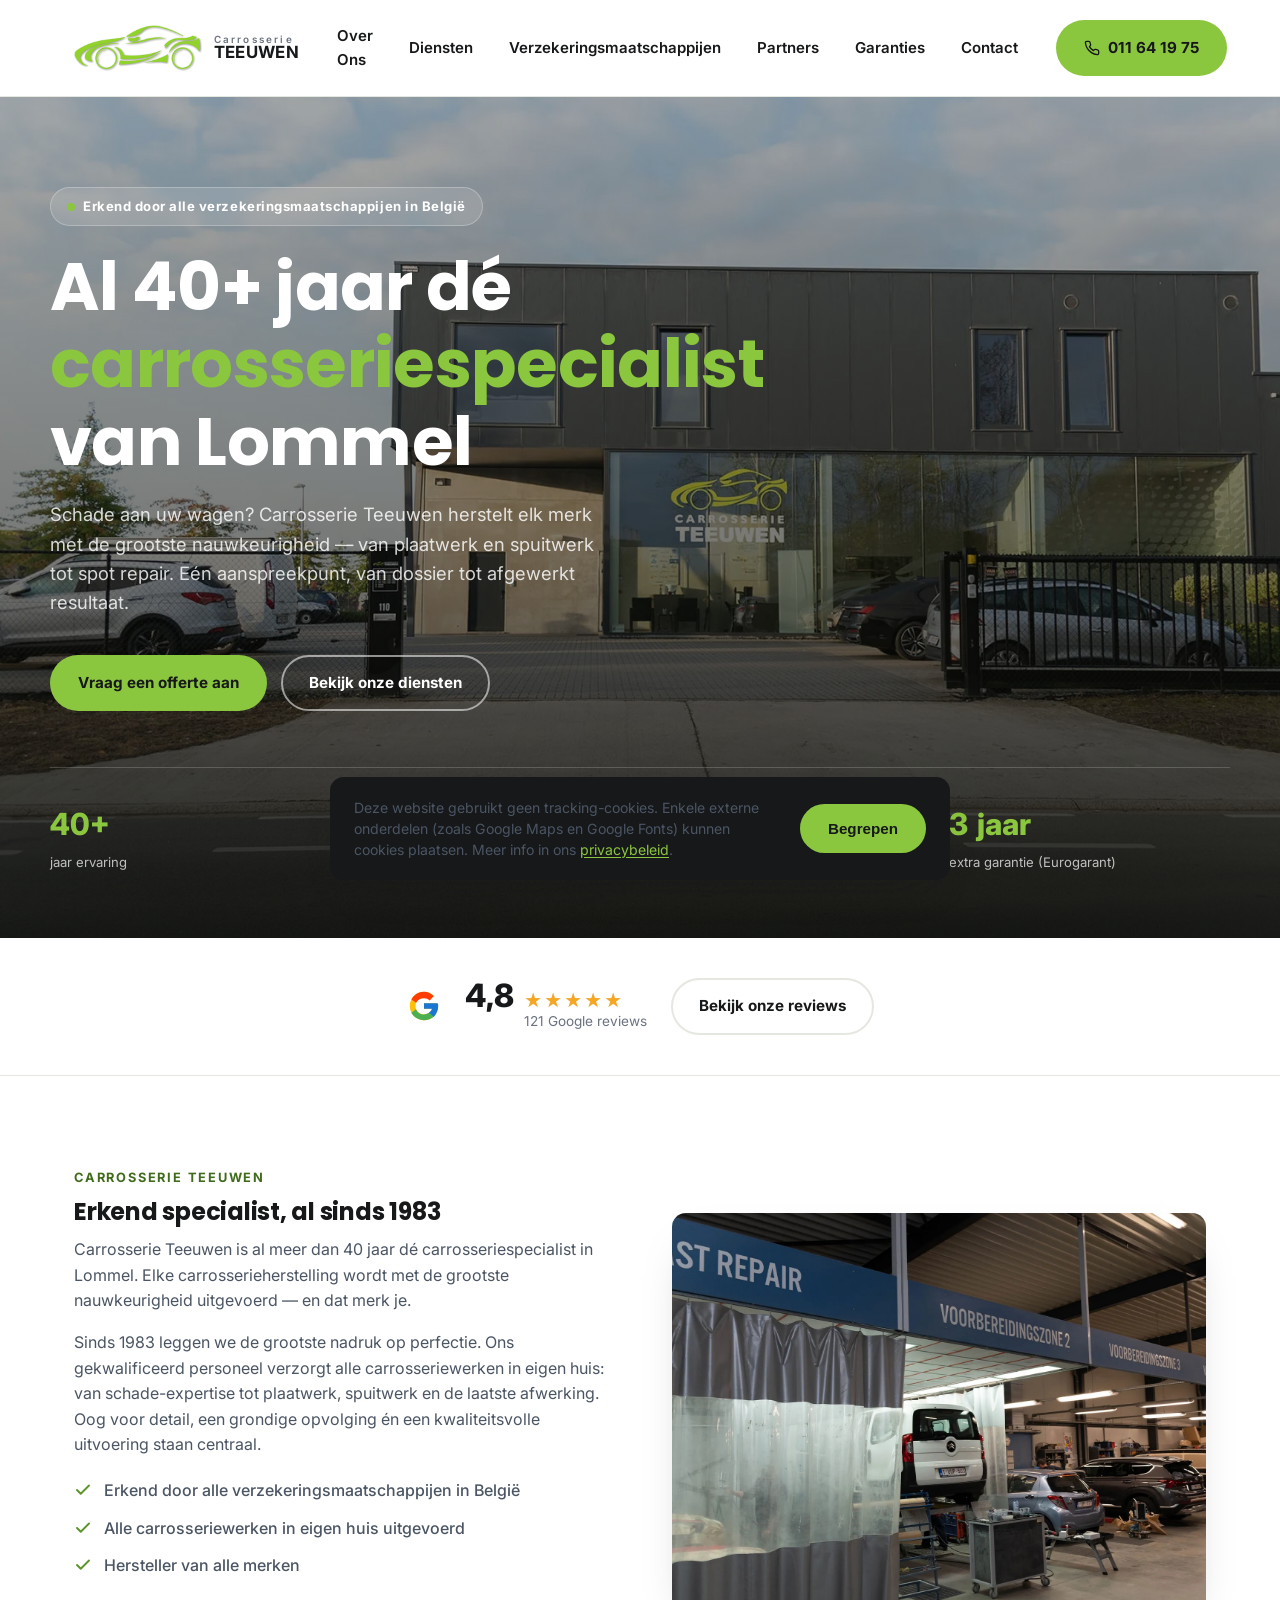
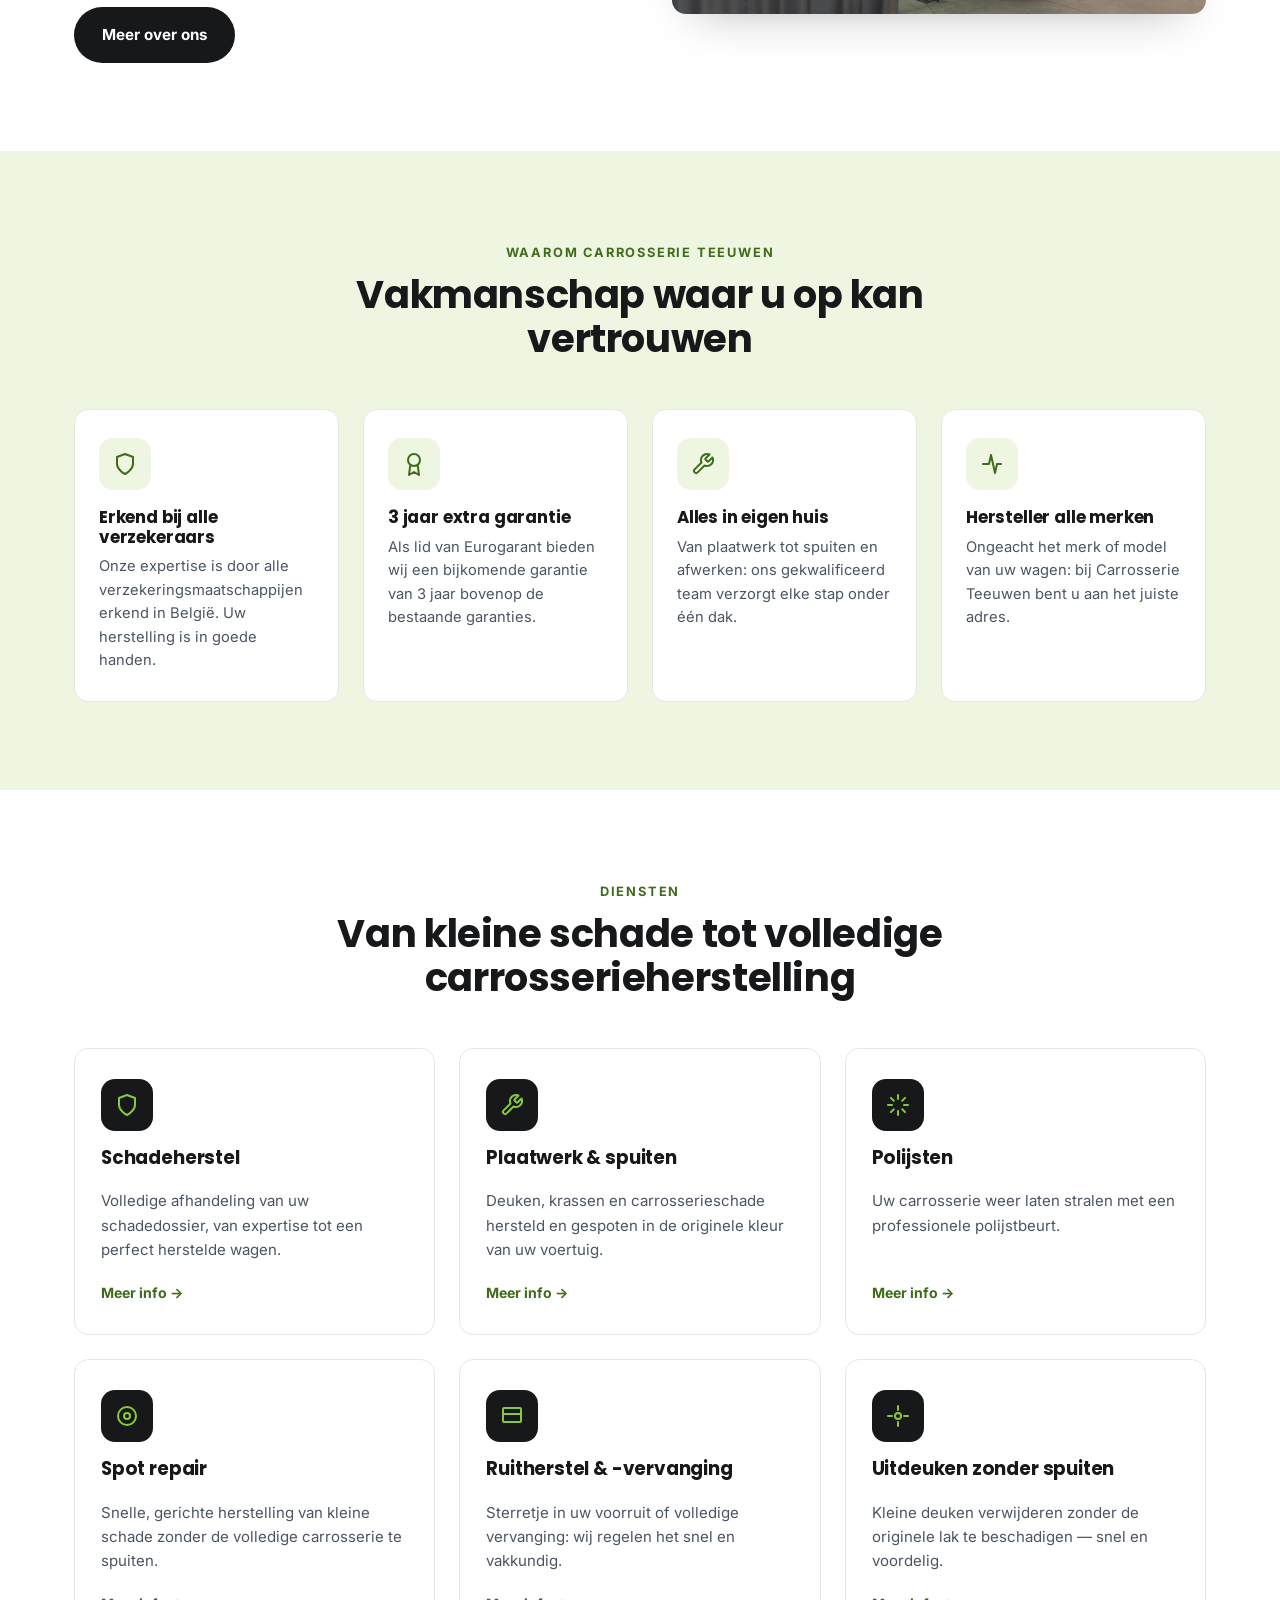
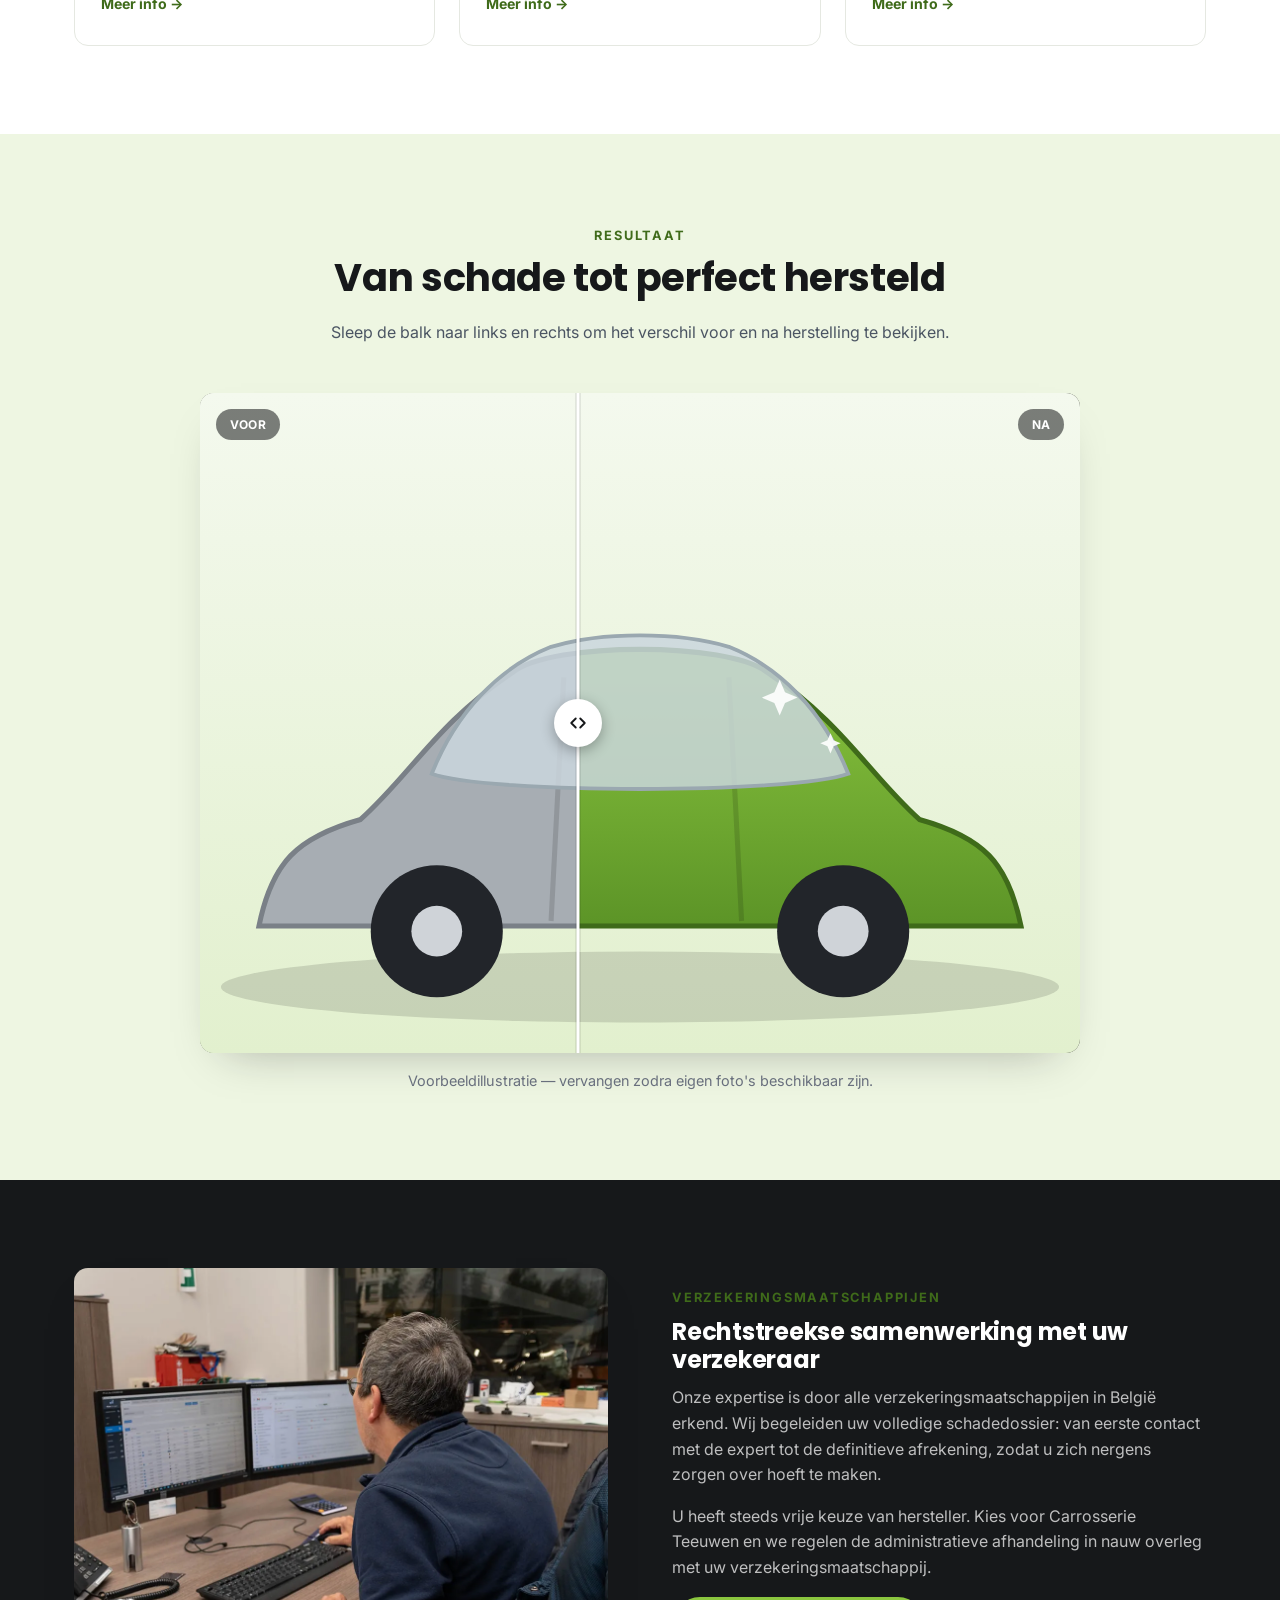
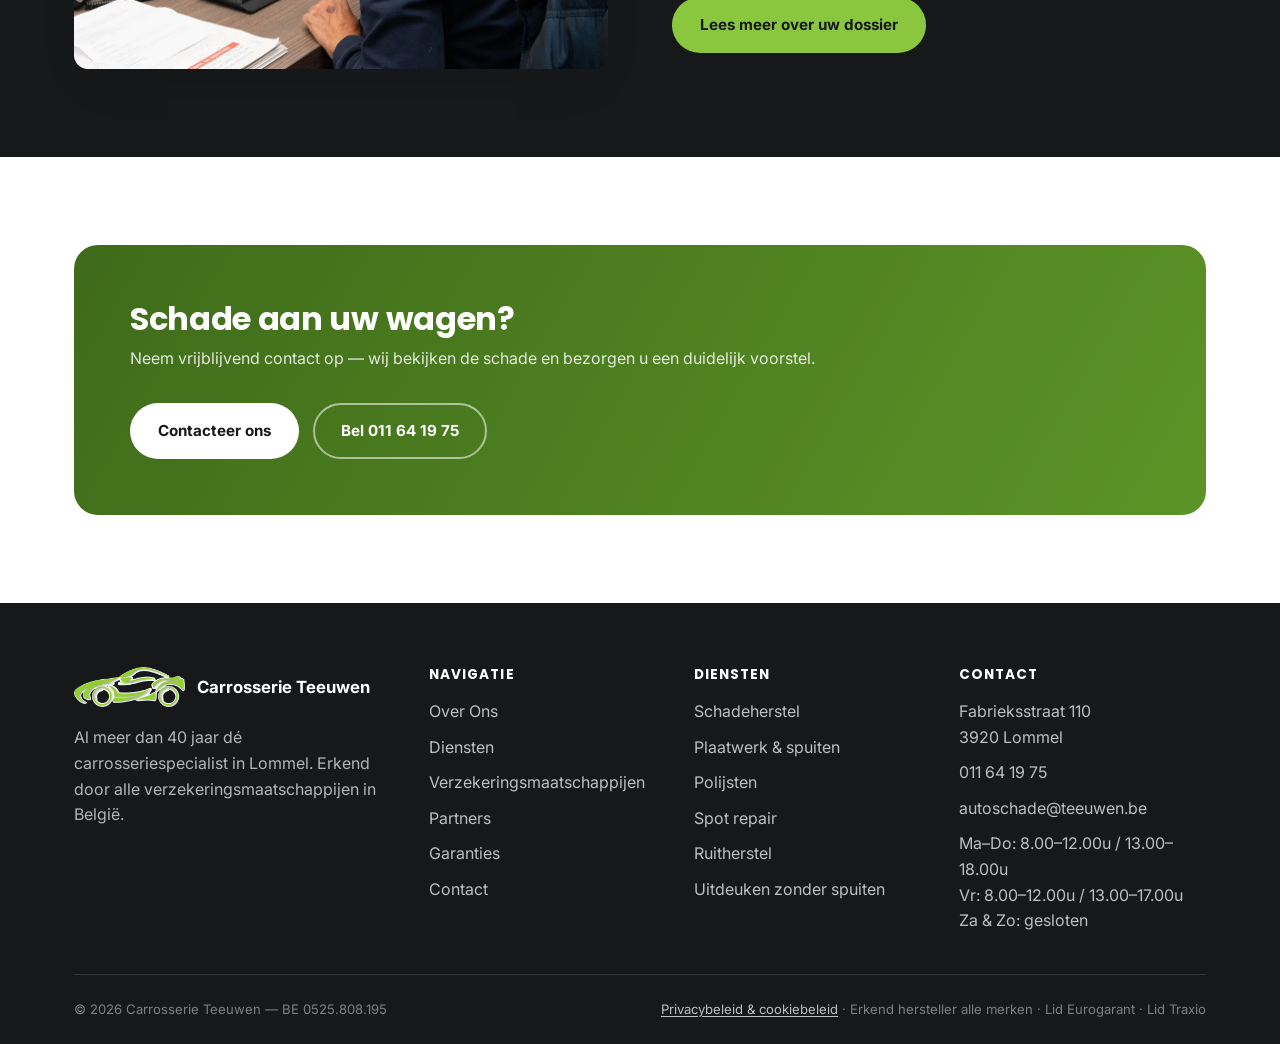
==== index.html @ dabfaaaf "Openingsuren vrijdag aanpassen naar 17.00u i.p.v. 18.00u Bijgewerkt op alle pagina's: footer, de ope" ====
<!DOCTYPE html>
<html lang="nl">
<head>
<meta charset="UTF-8">
<meta name="viewport" content="width=device-width, initial-scale=1.0">
<title>Carrosserie Teeuwen — Erkend carrosseriehersteller in Lommel</title>
<meta name="description" content="Carrosserie Teeuwen: al meer dan 40 jaar dé carrosseriespecialist in Lommel. Erkend door alle verzekeringsmaatschappijen in België. Schadeherstel, plaatwerk, spuiten, polijsten en spot repair.">
<link rel="canonical" href="https://vingoldberg.github.io/Teeuwen/">
<meta property="og:type" content="website">
<meta property="og:site_name" content="Carrosserie Teeuwen">
<meta property="og:title" content="Carrosserie Teeuwen — Erkend carrosseriehersteller in Lommel">
<meta property="og:description" content="Carrosserie Teeuwen: al meer dan 40 jaar dé carrosseriespecialist in Lommel. Erkend door alle verzekeringsmaatschappijen in België. Schadeherstel, plaatwerk, spuiten, polijsten en spot repair.">
<meta property="og:url" content="https://vingoldberg.github.io/Teeuwen/">
<meta property="og:image" content="https://vingoldberg.github.io/Teeuwen/assets/og-image.jpg">
<meta property="og:image:width" content="1200">
<meta property="og:image:height" content="630">
<meta property="og:locale" content="nl_BE">
<meta name="twitter:card" content="summary_large_image">
<meta name="twitter:title" content="Carrosserie Teeuwen — Erkend carrosseriehersteller in Lommel">
<meta name="twitter:description" content="Carrosserie Teeuwen: al meer dan 40 jaar dé carrosseriespecialist in Lommel. Erkend door alle verzekeringsmaatschappijen in België. Schadeherstel, plaatwerk, spuiten, polijsten en spot repair.">
<meta name="twitter:image" content="https://vingoldberg.github.io/Teeuwen/assets/og-image.jpg">
<script type="application/ld+json">
{
  "@context": "https://schema.org",
  "@type": "AutoBodyShop",
  "name": "Carrosserie Teeuwen",
  "image": "https://vingoldberg.github.io/Teeuwen/assets/og-image.jpg",
  "url": "https://vingoldberg.github.io/Teeuwen/",
  "telephone": "+32 11 64 19 75",
  "email": "autoschade@teeuwen.be",
  "address": {
    "@type": "PostalAddress",
    "streetAddress": "Fabrieksstraat 110",
    "postalCode": "3920",
    "addressLocality": "Lommel",
    "addressCountry": "BE"
  },
  "geo": {
    "@type": "GeoCoordinates",
    "latitude": 51.2357104,
    "longitude": 5.3824912
  },
  "openingHoursSpecification": [
    {
      "@type": "OpeningHoursSpecification",
      "dayOfWeek": ["Monday", "Tuesday", "Wednesday", "Thursday", "Friday"],
      "opens": "08:00",
      "closes": "12:00"
    },
    {
      "@type": "OpeningHoursSpecification",
      "dayOfWeek": ["Monday", "Tuesday", "Wednesday", "Thursday"],
      "opens": "13:00",
      "closes": "18:00"
    },
    {
      "@type": "OpeningHoursSpecification",
      "dayOfWeek": ["Friday"],
      "opens": "13:00",
      "closes": "17:00"
    }
  ],
  "priceRange": "€€",
  "vatID": "BE0525808195",
  "sameAs": [
    "https://www.google.com/maps/place/Carrosserie+Teeuwen/@51.2357137,5.3799163,17z/data=!3m1!4b1!4m6!3m5!1s0x47c12b695b4f0eed:0xcc45eecaa745d80b!8m2!3d51.2357104!4d5.3824912!16s%2Fg%2F1tfzr1fz"
  ]
}
</script>
<link rel="icon" href="assets/favicon.png" type="image/png">
<link rel="preconnect" href="https://fonts.googleapis.com">
<link rel="preconnect" href="https://fonts.gstatic.com" crossorigin>
<link href="https://fonts.googleapis.com/css2?family=Inter:wght@400;500;600;700;800&family=Poppins:wght@600;700&display=swap" rel="stylesheet">
<link rel="stylesheet" href="css/style.css?v=20260908a">
</head>
<body>

<header class="header">
  <div class="container">
    <a class="brand" href="index.html">
      <img src="assets/logo-icon.png" alt="Logo Carrosserie Teeuwen" width="52" height="24">
      <span class="brand-word"><small>Carrosserie</small><strong>TEEUWEN</strong></span>
    </a>
    <nav class="nav">
      <a href="over-ons.html">Over Ons</a>
      <a href="diensten.html">Diensten</a>
      <a href="verzekeringsmaatschappijen.html">Verzekeringsmaatschappijen</a>
      <a href="partners.html">Partners</a>
      <a href="garanties.html">Garanties</a>
      <a href="contact.html">Contact</a>
    </nav>
    <div class="header-cta">
      <a class="btn btn-primary" href="tel:+3211641975">
        <svg width="16" height="16" viewBox="0 0 24 24" fill="none" stroke="currentColor" stroke-width="2" stroke-linecap="round" stroke-linejoin="round"><path d="M22 16.92v3a2 2 0 0 1-2.18 2 19.79 19.79 0 0 1-8.63-3.07 19.5 19.5 0 0 1-6-6 19.79 19.79 0 0 1-3.07-8.67A2 2 0 0 1 4.11 2h3a2 2 0 0 1 2 1.72c.13.96.36 1.9.7 2.81a2 2 0 0 1-.45 2.11L8.09 9.91a16 16 0 0 0 6 6l1.27-1.27a2 2 0 0 1 2.11-.45c.91.34 1.85.57 2.81.7A2 2 0 0 1 22 16.92z"/></svg>
        <span class="label">011 64 19 75</span>
      </a>
      <button class="nav-toggle" aria-label="Menu openen" aria-expanded="false"><span></span></button>
    </div>
  </div>
</header>

<section class="hero">
  <div class="hero-media" style="background-image:url('img/hero-pand.jpg');background-image:image-set(url('img/hero-pand.webp') type('image/webp'), url('img/hero-pand.jpg') type('image/jpeg'));"></div>
  <div class="hero-inner container">
    <div class="hero-badge"><span class="dot"></span> Erkend door alle verzekeringsmaatschappijen in België</div>
    <h1>Al 40+ jaar dé <em>carrosseriespecialist</em> van Lommel</h1>
    <p class="lead">Schade aan uw wagen? Carrosserie Teeuwen herstelt elk merk met de grootste nauwkeurigheid — van plaatwerk en spuitwerk tot spot repair. Eén aanspreekpunt, van dossier tot afgewerkt resultaat.</p>
    <div class="hero-actions">
      <a href="contact.html" class="btn btn-primary">Vraag een offerte aan</a>
      <a href="diensten.html" class="btn btn-outline">Bekijk onze diensten</a>
    </div>
    <div class="hero-stats">
      <div class="stat"><b><span data-count-to="40">0</span>+</b><span>jaar ervaring</span></div>
      <div class="stat"><b><span data-count-to="100">0</span>%</b><span>erkend bij alle verzekeraars</span></div>
      <div class="stat"><b>Alle</b><span>merken welkom</span></div>
      <div class="stat"><b><span data-count-to="3">0</span> jaar</b><span>extra garantie (Eurogarant)</span></div>
    </div>
  </div>
</section>

<section class="review-band">
  <div class="container">
    <a class="review-badge" href="https://www.google.com/maps/place/Carrosserie+Teeuwen/@51.2357137,5.3799163,17z/data=!3m1!4b1!4m6!3m5!1s0x47c12b695b4f0eed:0xcc45eecaa745d80b!8m2!3d51.2357104!4d5.3824912!16s%2Fg%2F1tfzr1fz" target="_blank" rel="noopener" style="text-decoration:none;">
      <svg class="g-icon" width="34" height="34" viewBox="0 0 48 48"><path fill="#FFC107" d="M43.6 20.5H42V20H24v8h11.3C33.7 32.9 29.3 36 24 36c-6.6 0-12-5.4-12-12s5.4-12 12-12c3.1 0 5.9 1.2 8 3.1l5.7-5.7C34.6 6.5 29.6 4 24 4 12.9 4 4 12.9 4 24s8.9 20 20 20 20-8.9 20-20c0-1.3-.1-2.7-.4-3.5z"/><path fill="#FF3D00" d="M6.3 14.7l6.6 4.8C14.5 15.9 18.9 13 24 13c3.1 0 5.9 1.2 8 3.1l5.7-5.7C34.6 6.5 29.6 4 24 4 16.3 4 9.6 8.3 6.3 14.7z"/><path fill="#4CAF50" d="M24 44c5.5 0 10.5-2.1 14.3-5.6l-6.6-5.6C29.6 34.6 26.9 36 24 36c-5.3 0-9.7-3.1-11.3-7.5l-6.6 5.1C9.5 39.6 16.2 44 24 44z"/><path fill="#1976D2" d="M43.6 20.5H42V20H24v8h11.3c-.8 2.2-2.2 4.1-4.1 5.4l6.6 5.6C39.5 37.8 44 32 44 24c0-1.3-.1-2.7-.4-3.5z"/></svg>
      <div class="review-score-block">
        <span class="review-score" data-review-score>4,7</span>
        <div class="review-details">
          <span class="stars" data-review-stars style="--rating:94%;" aria-label="4,7 van de 5 sterren"></span>
          <span class="review-count" data-review-count>120 Google reviews</span>
        </div>
      </div>
      <span class="btn btn-outline review-badge-cta">Bekijk onze reviews</span>
    </a>
  </div>
</section>

<section class="section">
  <div class="container">
    <div class="split">
      <div>
        <span class="eyebrow">Carrosserie Teeuwen</span>
        <h2>Erkend specialist, al sinds 1983</h2>
        <p>Carrosserie Teeuwen is al meer dan 40 jaar dé carrosseriespecialist in Lommel. Elke carrosserieherstelling wordt met de grootste nauwkeurigheid uitgevoerd — en dat merk je.</p>
        <p>Sinds 1983 leggen we de grootste nadruk op perfectie. Ons gekwalificeerd personeel verzorgt alle carrosseriewerken in eigen huis: van schade-expertise tot plaatwerk, spuitwerk en de laatste afwerking. Oog voor detail, een grondige opvolging én een kwaliteitsvolle uitvoering staan centraal.</p>
        <ul class="checklist">
          <li><svg width="18" height="18" viewBox="0 0 24 24" fill="none" stroke="currentColor" stroke-width="2.5" stroke-linecap="round" stroke-linejoin="round"><path d="M20 6 9 17l-5-5"/></svg> Erkend door alle verzekeringsmaatschappijen in België</li>
          <li><svg width="18" height="18" viewBox="0 0 24 24" fill="none" stroke="currentColor" stroke-width="2.5" stroke-linecap="round" stroke-linejoin="round"><path d="M20 6 9 17l-5-5"/></svg> Alle carrosseriewerken in eigen huis uitgevoerd</li>
          <li><svg width="18" height="18" viewBox="0 0 24 24" fill="none" stroke="currentColor" stroke-width="2.5" stroke-linecap="round" stroke-linejoin="round"><path d="M20 6 9 17l-5-5"/></svg> Hersteller van alle merken</li>
        </ul>
        <a href="over-ons.html" class="btn btn-dark">Meer over ons</a>
      </div>
      <div class="split-media">
        <div class="photo-frame" style="background-image:url('img/werkplaats.jpg');background-image:image-set(url('img/werkplaats.webp') type('image/webp'), url('img/werkplaats.jpg') type('image/jpeg'));">
        </div>
      </div>
    </div>
  </div>
</section>

<section class="section section-tint">
  <div class="container">
    <div class="section-head center">
      <span class="eyebrow">Waarom Carrosserie Teeuwen</span>
      <h2>Vakmanschap waar u op kan vertrouwen</h2>
    </div>
    <div class="usp-grid">
      <div class="usp">
        <div class="icon"><svg width="24" height="24" viewBox="0 0 24 24" fill="none" stroke="currentColor" stroke-width="2" stroke-linecap="round" stroke-linejoin="round"><path d="M12 22s8-4 8-10V5l-8-3-8 3v7c0 6 8 10 8 10z"/></svg></div>
        <h3>Erkend bij alle verzekeraars</h3>
        <p>Onze expertise is door alle verzekeringsmaatschappijen erkend in België. Uw herstelling is in goede handen.</p>
      </div>
      <div class="usp">
        <div class="icon"><svg width="24" height="24" viewBox="0 0 24 24" fill="none" stroke="currentColor" stroke-width="2" stroke-linecap="round" stroke-linejoin="round"><circle cx="12" cy="8" r="6"/><path d="M8.21 13.89 7 23l5-3 5 3-1.21-9.12"/></svg></div>
        <h3>3 jaar extra garantie</h3>
        <p>Als lid van Eurogarant bieden wij een bijkomende garantie van 3 jaar bovenop de bestaande garanties.</p>
      </div>
      <div class="usp">
        <div class="icon"><svg width="24" height="24" viewBox="0 0 24 24" fill="none" stroke="currentColor" stroke-width="2" stroke-linecap="round" stroke-linejoin="round"><path d="M14.7 6.3a1 1 0 0 0 0 1.4l1.6 1.6a1 1 0 0 0 1.4 0l3.77-3.77a6 6 0 0 1-7.94 7.94l-6.91 6.91a2.12 2.12 0 0 1-3-3l6.91-6.91a6 6 0 0 1 7.94-7.94l-3.76 3.76z"/></svg></div>
        <h3>Alles in eigen huis</h3>
        <p>Van plaatwerk tot spuiten en afwerken: ons gekwalificeerd team verzorgt elke stap onder één dak.</p>
      </div>
      <div class="usp">
        <div class="icon"><svg width="24" height="24" viewBox="0 0 24 24" fill="none" stroke="currentColor" stroke-width="2" stroke-linecap="round" stroke-linejoin="round"><path d="M3 12h6l2-9 4 18 2-9h4"/></svg></div>
        <h3>Hersteller alle merken</h3>
        <p>Ongeacht het merk of model van uw wagen: bij Carrosserie Teeuwen bent u aan het juiste adres.</p>
      </div>
    </div>
  </div>
</section>

<section class="section">
  <div class="container">
    <div class="section-head center">
      <span class="eyebrow">Diensten</span>
      <h2>Van kleine schade tot volledige carrosserieherstelling</h2>
    </div>
    <div class="card-grid">
      <div class="service-card">
        <div class="icon"><svg width="24" height="24" viewBox="0 0 24 24" fill="none" stroke="currentColor" stroke-width="2" stroke-linecap="round" stroke-linejoin="round"><path d="M12 22s8-4 8-10V5l-8-3-8 3v7c0 6 8 10 8 10z"/></svg></div>
        <h3>Schadeherstel</h3>
        <p>Volledige afhandeling van uw schadedossier, van expertise tot een perfect herstelde wagen.</p>
        <a class="learn" href="diensten.html">Meer info →</a>
      </div>
      <div class="service-card">
        <div class="icon"><svg width="24" height="24" viewBox="0 0 24 24" fill="none" stroke="currentColor" stroke-width="2" stroke-linecap="round" stroke-linejoin="round"><path d="M14.7 6.3a1 1 0 0 0 0 1.4l1.6 1.6a1 1 0 0 0 1.4 0l3.77-3.77a6 6 0 0 1-7.94 7.94l-6.91 6.91a2.12 2.12 0 0 1-3-3l6.91-6.91a6 6 0 0 1 7.94-7.94l-3.76 3.76z"/></svg></div>
        <h3>Plaatwerk &amp; spuiten</h3>
        <p>Deuken, krassen en carrosserieschade hersteld en gespoten in de originele kleur van uw voertuig.</p>
        <a class="learn" href="diensten.html">Meer info →</a>
      </div>
      <div class="service-card">
        <div class="icon"><svg width="24" height="24" viewBox="0 0 24 24" fill="none" stroke="currentColor" stroke-width="2" stroke-linecap="round" stroke-linejoin="round"><path d="M12 2v4M12 18v4M4.9 4.9l2.9 2.9M16.2 16.2l2.9 2.9M2 12h4M18 12h4M4.9 19.1l2.9-2.9M16.2 7.8l2.9-2.9"/></svg></div>
        <h3>Polijsten</h3>
        <p>Uw carrosserie weer laten stralen met een professionele polijstbeurt.</p>
        <a class="learn" href="diensten.html">Meer info →</a>
      </div>
      <div class="service-card">
        <div class="icon"><svg width="24" height="24" viewBox="0 0 24 24" fill="none" stroke="currentColor" stroke-width="2" stroke-linecap="round" stroke-linejoin="round"><circle cx="12" cy="12" r="9"/><circle cx="12" cy="12" r="3"/></svg></div>
        <h3>Spot repair</h3>
        <p>Snelle, gerichte herstelling van kleine schade zonder de volledige carrosserie te spuiten.</p>
        <a class="learn" href="diensten.html">Meer info →</a>
      </div>
      <div class="service-card">
        <div class="icon"><svg width="24" height="24" viewBox="0 0 24 24" fill="none" stroke="currentColor" stroke-width="2" stroke-linecap="round" stroke-linejoin="round"><rect x="3" y="4" width="18" height="14" rx="1"/><path d="M3 10h18"/></svg></div>
        <h3>Ruitherstel &amp; -vervanging</h3>
        <p>Sterretje in uw voorruit of volledige vervanging: wij regelen het snel en vakkundig.</p>
        <a class="learn" href="diensten.html">Meer info →</a>
      </div>
      <div class="service-card">
        <div class="icon"><svg width="24" height="24" viewBox="0 0 24 24" fill="none" stroke="currentColor" stroke-width="2" stroke-linecap="round" stroke-linejoin="round"><path d="M15 12a3 3 0 1 1-6 0 3 3 0 0 1 6 0z"/><path d="M2 12h4M18 12h4M12 2v4M12 18v4"/></svg></div>
        <h3>Uitdeuken zonder spuiten</h3>
        <p>Kleine deuken verwijderen zonder de originele lak te beschadigen — snel en voordelig.</p>
        <a class="learn" href="diensten.html">Meer info →</a>
      </div>
    </div>
  </div>
</section>

<section class="section section-tint">
  <div class="container">
    <div class="section-head center">
      <span class="eyebrow">Resultaat</span>
      <h2>Van schade tot perfect hersteld</h2>
      <p>Sleep de balk naar links en rechts om het verschil voor en na herstelling te bekijken.</p>
    </div>
    <div class="ba-slider">
      <img class="ba-img ba-after" src="img/voor-na/voorbeeld-1-na.jpg" data-fallback="assets/voorbeeld-hersteld.svg" alt="Wagen na herstelling door Carrosserie Teeuwen">
      <div class="ba-before-clip">
        <img class="ba-img ba-before" src="img/voor-na/voorbeeld-1-voor.jpg" data-fallback="assets/voorbeeld-schade.svg" alt="Schade voor herstelling door Carrosserie Teeuwen">
      </div>
      <div class="ba-divider"></div>
      <div class="ba-handle" aria-hidden="true">
        <svg width="18" height="18" viewBox="0 0 24 24" fill="none" stroke="currentColor" stroke-width="2.5" stroke-linecap="round" stroke-linejoin="round"><path d="m9 6-6 6 6 6M15 6l6 6-6 6"/></svg>
      </div>
      <span class="ba-tag ba-tag-before">Voor</span>
      <span class="ba-tag ba-tag-after">Na</span>
      <input type="range" class="ba-range" min="0" max="100" value="50" aria-label="Sleep om schade en herstelling te vergelijken">
    </div>
    <p class="ba-caption ba-caption-placeholder">Voorbeeldillustratie — vervangen zodra eigen foto's beschikbaar zijn.</p>
  </div>
</section>

<section class="section section-dark">
  <div class="container">
    <div class="split">
      <div class="split-media">
        <div class="photo-frame" style="background-image:url('img/kantoor-dossier.jpg');background-image:image-set(url('img/kantoor-dossier.webp') type('image/webp'), url('img/kantoor-dossier.jpg') type('image/jpeg'));">
        </div>
      </div>
      <div>
        <span class="eyebrow">Verzekeringsmaatschappijen</span>
        <h2>Rechtstreekse samenwerking met uw verzekeraar</h2>
        <p>Onze expertise is door alle verzekeringsmaatschappijen in België erkend. Wij begeleiden uw volledige schadedossier: van eerste contact met de expert tot de definitieve afrekening, zodat u zich nergens zorgen over hoeft te maken.</p>
        <p>U heeft steeds vrije keuze van hersteller. Kies voor Carrosserie Teeuwen en we regelen de administratieve afhandeling in nauw overleg met uw verzekeringsmaatschappij.</p>
        <a href="verzekeringsmaatschappijen.html" class="btn btn-primary">Lees meer over uw dossier</a>
      </div>
    </div>
  </div>
</section>

<section class="section">
  <div class="container">
    <div class="cta-band">
      <div>
        <h2>Schade aan uw wagen?</h2>
        <p>Neem vrijblijvend contact op — wij bekijken de schade en bezorgen u een duidelijk voorstel.</p>
      </div>
      <div class="hero-actions">
        <a href="contact.html" class="btn btn-primary">Contacteer ons</a>
        <a href="tel:+3211641975" class="btn btn-outline">Bel 011 64 19 75</a>
      </div>
    </div>
  </div>
</section>

<footer class="footer">
  <div class="container">
    <div class="footer-grid">
      <div>
        <div class="footer-brand">
          <img src="assets/logo-icon.png" alt="Logo Carrosserie Teeuwen" class="footer-logo-icon">
          <strong>Carrosserie Teeuwen</strong>
        </div>
        <p>Al meer dan 40 jaar dé carrosseriespecialist in Lommel. Erkend door alle verzekeringsmaatschappijen in België.</p>
      </div>
      <div>
        <h4>Navigatie</h4>
        <ul>
          <li><a href="over-ons.html">Over Ons</a></li>
          <li><a href="diensten.html">Diensten</a></li>
          <li><a href="verzekeringsmaatschappijen.html">Verzekeringsmaatschappijen</a></li>
          <li><a href="partners.html">Partners</a></li>
          <li><a href="garanties.html">Garanties</a></li>
          <li><a href="contact.html">Contact</a></li>
        </ul>
      </div>
      <div>
        <h4>Diensten</h4>
        <ul>
          <li><a href="diensten.html">Schadeherstel</a></li>
          <li><a href="diensten.html">Plaatwerk &amp; spuiten</a></li>
          <li><a href="diensten.html">Polijsten</a></li>
          <li><a href="diensten.html">Spot repair</a></li>
          <li><a href="diensten.html">Ruitherstel</a></li>
          <li><a href="diensten.html">Uitdeuken zonder spuiten</a></li>
        </ul>
      </div>
      <div>
        <h4>Contact</h4>
        <ul>
          <li>Fabrieksstraat 110<br>3920 Lommel</li>
          <li><a href="tel:+3211641975">011 64 19 75</a></li>
          <li><a href="mailto:autoschade@teeuwen.be">autoschade@teeuwen.be</a></li>
          <li>Ma–Do: 8.00–12.00u / 13.00–18.00u<br>Vr: 8.00–12.00u / 13.00–17.00u<br>Za &amp; Zo: gesloten</li>
        </ul>
      </div>
    </div>
    <div class="footer-bottom">
      <span>&copy; <span data-year></span> Carrosserie Teeuwen — BE 0525.808.195</span>
      <span><a href="privacybeleid.html">Privacybeleid &amp; cookiebeleid</a> · Erkend hersteller alle merken · Lid Eurogarant · Lid Traxio</span>
    </div>
  </div>
</footer>

<script src="assets/google-reviews.js"></script>
<div class="cookie-notice" data-cookie-notice>
  <p>Deze website gebruikt geen tracking-cookies. Enkele externe onderdelen (zoals Google Maps en Google Fonts) kunnen cookies plaatsen. Meer info in ons <a href="privacybeleid.html">privacybeleid</a>.</p>
  <button type="button" class="btn btn-primary" data-cookie-accept>Begrepen</button>
</div>

<script src="js/main.js?v=20260908a"></script>
</body>
</html>
---- css/style.css ----
/* ==========================================================================
   Carrosserie Teeuwen — stylesheet
   ========================================================================== */

@media (prefers-reduced-motion: no-preference) {
  @view-transition {
    navigation: auto;
  }
}

@media (prefers-reduced-motion: reduce) {
  ::view-transition-group(*),
  ::view-transition-old(*),
  ::view-transition-new(*) {
    animation: none !important;
  }
}

:root {
  --green: #8bc63f;
  --green-dark: #5c9427;
  --green-darker: #3f6b1a;
  --green-tint: #eef6e2;
  --green-tint-2: #e2f0ce;
  --ink: #16181a;
  --ink-soft: #4b5563;
  --ink-faint: #6b7280;
  --white: #ffffff;
  --surface: #f7f8f5;
  --border: #e5e8e1;
  --shadow: 0 20px 45px -25px rgba(22, 24, 26, 0.35);
  --radius: 14px;
  --container: 1180px;
  --font: "Inter", -apple-system, BlinkMacSystemFont, "Segoe UI", Roboto, Helvetica, Arial, sans-serif;
  --font-heading: "Poppins", var(--font);
}

* {
  box-sizing: border-box;
}

html {
  scroll-behavior: smooth;
}

body {
  margin: 0;
  font-family: var(--font);
  color: var(--ink);
  background: var(--white);
  -webkit-font-smoothing: antialiased;
  line-height: 1.6;
}

a:focus-visible,
button:focus-visible,
input:focus-visible,
select:focus-visible,
textarea:focus-visible,
[tabindex]:focus-visible {
  outline: 2px solid var(--green-dark);
  outline-offset: 2px;
  border-radius: 4px;
}

@media (prefers-reduced-motion: reduce) {
  * {
    animation-duration: 0.001ms !important;
    animation-iteration-count: 1 !important;
    transition-duration: 0.001ms !important;
    scroll-behavior: auto !important;
  }
}

img {
  max-width: 100%;
  display: block;
}

a {
  color: inherit;
  text-decoration: none;
}

ul {
  margin: 0;
  padding: 0;
  list-style: none;
}

h1, h2, h3, h4 {
  margin: 0 0 0.5em;
  line-height: 1.15;
  font-weight: 700;
  letter-spacing: -0.01em;
  font-family: var(--font-heading);
}

p {
  margin: 0 0 1em;
  color: var(--ink-soft);
}

.container {
  max-width: var(--container);
  margin: 0 auto;
  padding: 0 24px;
}

.eyebrow {
  display: inline-block;
  color: var(--green-darker);
  font-weight: 700;
  font-size: 0.8rem;
  letter-spacing: 0.14em;
  text-transform: uppercase;
  margin-bottom: 0.75em;
}

.btn {
  display: inline-flex;
  align-items: center;
  gap: 8px;
  padding: 14px 26px;
  border-radius: 999px;
  font-weight: 700;
  font-size: 0.95rem;
  border: 2px solid transparent;
  cursor: pointer;
  transition: transform 0.15s ease, box-shadow 0.15s ease, background 0.15s ease, color 0.15s ease;
  white-space: nowrap;
}

.btn-primary {
  background: var(--green);
  color: var(--ink);
}

.btn-primary:hover {
  background: var(--green-dark);
  color: var(--white);
  transform: translateY(-2px);
  box-shadow: 0 12px 24px -12px rgba(139, 198, 63, 0.6);
}

.btn-outline {
  border-color: rgba(255, 255, 255, 0.55);
  color: var(--white);
}

.btn-outline:hover {
  background: rgba(255, 255, 255, 0.12);
  transform: translateY(-2px);
}

.btn-dark {
  background: var(--ink);
  color: var(--white);
}

.btn-dark:hover {
  background: var(--green-darker);
  transform: translateY(-2px);
}

/* ---------------- Header ---------------- */

.header {
  position: sticky;
  top: 0;
  z-index: 100;
  background: var(--white);
  border-bottom: 1px solid var(--border);
}

.header .container {
  display: flex;
  align-items: center;
  justify-content: space-between;
  padding-top: 14px;
  padding-bottom: 14px;
  gap: 24px;
  transition: padding 0.25s ease;
}

.header.is-scrolled .container {
  padding-top: 8px;
  padding-bottom: 8px;
}

.brand {
  display: flex;
  align-items: center;
  gap: 12px;
  flex-shrink: 0;
}

.brand img {
  height: 46px;
  width: auto;
  transition: height 0.25s ease;
}

.header.is-scrolled .brand img {
  height: 36px;
}

.brand-word {
  font-weight: 800;
  line-height: 1.05;
}

.brand-word small {
  display: block;
  font-size: 0.62rem;
  font-weight: 600;
  letter-spacing: 0.22em;
  color: var(--ink-faint);
}

.brand-word strong {
  font-size: 1.05rem;
  letter-spacing: 0.02em;
}

.nav {
  display: flex;
  align-items: center;
  gap: 8px;
}

.nav a {
  padding: 10px 14px;
  border-radius: 999px;
  font-weight: 600;
  font-size: 0.94rem;
  color: var(--ink);
  transition: background 0.15s ease, color 0.15s ease;
}

.nav a:hover,
.nav a.active {
  background: var(--green-tint);
  color: var(--green-darker);
}

.header-cta {
  display: flex;
  align-items: center;
  gap: 12px;
  flex-shrink: 0;
}

.nav-toggle {
  display: none;
  border: none;
  background: var(--surface);
  border-radius: 10px;
  width: 44px;
  height: 44px;
  align-items: center;
  justify-content: center;
  cursor: pointer;
}

.nav-toggle span,
.nav-toggle span::before,
.nav-toggle span::after {
  content: "";
  display: block;
  width: 20px;
  height: 2px;
  background: var(--ink);
  position: relative;
  transition: transform 0.2s ease;
}

.nav-toggle span::before {
  position: absolute;
  top: -6px;
}

.nav-toggle span::after {
  position: absolute;
  top: 6px;
}

/* ---------------- Hero ---------------- */

.hero {
  position: relative;
  min-height: 78vh;
  display: flex;
  align-items: flex-end;
  color: var(--white);
  overflow: hidden;
  background: linear-gradient(180deg, #22261f 0%, #1a1c17 100%);
}

.hero-media {
  position: absolute;
  inset: 0;
  z-index: 0;
  background-size: cover;
  background-position: center;
}

.hero-media::after {
  content: "";
  position: absolute;
  inset: 0;
  background: linear-gradient(180deg, rgba(10, 12, 8, 0.35) 0%, rgba(10, 12, 8, 0.55) 55%, rgba(10, 12, 8, 0.9) 100%);
}

.hero-inner {
  position: relative;
  z-index: 1;
  padding: 90px 0 64px;
  width: 100%;
}

.hero-badge {
  display: inline-flex;
  align-items: center;
  gap: 8px;
  background: rgba(255, 255, 255, 0.12);
  border: 1px solid rgba(255, 255, 255, 0.25);
  padding: 8px 16px;
  border-radius: 999px;
  font-size: 0.82rem;
  font-weight: 700;
  letter-spacing: 0.04em;
  margin-bottom: 22px;
  backdrop-filter: blur(6px);
}

.hero-badge .dot {
  width: 8px;
  height: 8px;
  border-radius: 50%;
  background: var(--green);
}

.hero h1 {
  font-size: clamp(2.4rem, 5.4vw, 4.2rem);
  margin-bottom: 0.3em;
  max-width: 16ch;
}

.hero h1 em {
  font-style: normal;
  color: var(--green);
}

.hero p.lead {
  color: rgba(255, 255, 255, 0.82);
  font-size: 1.15rem;
  max-width: 46ch;
  margin-bottom: 2em;
}

.hero-actions {
  display: flex;
  gap: 14px;
  flex-wrap: wrap;
}

.hero-stats {
  display: grid;
  grid-template-columns: repeat(4, minmax(0, 1fr));
  gap: 18px;
  margin-top: 56px;
  padding-top: 32px;
  border-top: 1px solid rgba(255, 255, 255, 0.18);
}

.hero-stats .stat b {
  display: block;
  font-size: 1.9rem;
  color: var(--green);
  font-weight: 800;
  font-variant-numeric: tabular-nums;
}

.hero-stats .stat > span {
  font-size: 0.82rem;
  color: rgba(255, 255, 255, 0.72);
}

/* ---------------- Page hero (interior pages) ---------------- */

.page-hero {
  background: var(--ink);
  color: var(--white);
  padding: 64px 0 52px;
  position: relative;
  overflow: hidden;
}

.page-hero::before {
  content: "";
  position: absolute;
  right: -80px;
  top: -80px;
  width: 320px;
  height: 320px;
  border-radius: 50%;
  background: radial-gradient(circle, rgba(139, 198, 63, 0.28), transparent 70%);
}

.page-hero .eyebrow {
  color: var(--green);
}

.page-hero h1 {
  font-size: clamp(2rem, 4vw, 2.8rem);
  max-width: 26ch;
}

.page-hero p {
  color: rgba(255, 255, 255, 0.75);
  max-width: 60ch;
  font-size: 1.05rem;
}

.breadcrumb {
  font-size: 0.85rem;
  color: rgba(255, 255, 255, 0.55);
  margin-bottom: 16px;
}

.breadcrumb a:hover {
  color: var(--green);
}

/* ---------------- Sections ---------------- */

.section {
  padding: 88px 0;
}

.section-tight {
  padding: 56px 0;
}

.section-tint {
  background: var(--green-tint);
}

.section-dark {
  background: var(--ink);
  color: var(--white);
}

.section-dark p {
  color: rgba(255, 255, 255, 0.72);
}

.section-head {
  max-width: 640px;
  margin-bottom: 48px;
}

.section-head.center {
  margin-left: auto;
  margin-right: auto;
  text-align: center;
}

.section-head h2 {
  font-size: clamp(1.7rem, 3vw, 2.4rem);
}

/* ---------------- Feature / about split ---------------- */

.split {
  display: grid;
  grid-template-columns: 1fr 1fr;
  gap: 64px;
  align-items: center;
}

.split-media {
  position: relative;
}

.photo-frame {
  position: relative;
  border-radius: var(--radius);
  overflow: hidden;
  box-shadow: var(--shadow);
  aspect-ratio: 4/3;
  background: linear-gradient(135deg, #2c2f27, #14150f) center/cover no-repeat;
}

.photo-frame img {
  width: 100%;
  height: 100%;
  object-fit: cover;
}

.badge-seal {
  position: absolute;
  bottom: -20px;
  right: -20px;
  width: 108px;
  height: 108px;
  border-radius: 50%;
  background: var(--white);
  box-shadow: var(--shadow);
  display: flex;
  flex-direction: column;
  align-items: center;
  justify-content: center;
  text-align: center;
  font-weight: 700;
  color: var(--green-darker);
  border: 3px solid var(--green);
  font-size: 0.7rem;
  line-height: 1.2;
  padding: 6px;
}

.badge-seal b {
  display: block;
  font-size: 1.4rem;
  line-height: 1.1;
}

.checklist {
  margin: 20px 0 28px;
  display: grid;
  gap: 12px;
}

.checklist li {
  display: flex;
  gap: 12px;
  align-items: flex-start;
  color: var(--ink-soft);
  font-weight: 500;
}

.checklist svg {
  flex-shrink: 0;
  margin-top: 3px;
  color: var(--green-dark);
}

/* ---------------- Google reviews badge ---------------- */

.review-band {
  padding: 40px 0;
  border-bottom: 1px solid var(--border);
}

.review-badge {
  display: flex;
  align-items: center;
  justify-content: center;
  gap: 24px;
  flex-wrap: wrap;
  text-align: left;
}

.review-badge .g-icon {
  flex-shrink: 0;
}

.review-score-block {
  display: flex;
  align-items: baseline;
  gap: 10px;
}

.review-score {
  font-size: 2rem;
  font-weight: 800;
  color: var(--ink);
  line-height: 1;
}

.review-details {
  display: flex;
  flex-direction: column;
  gap: 2px;
}

.stars {
  position: relative;
  display: inline-block;
  font-size: 1.1rem;
  line-height: 1;
  letter-spacing: 2px;
  color: var(--border);
}

.stars::before {
  content: "★★★★★";
}

.stars::after {
  content: "★★★★★";
  position: absolute;
  top: 0;
  left: 0;
  width: var(--rating, 100%);
  overflow: hidden;
  white-space: nowrap;
  color: #f5a623;
}

.review-count {
  font-size: 0.85rem;
  color: var(--ink-faint);
}

.review-badge-cta {
  border-color: var(--border);
  color: var(--ink);
}

.review-badge:hover .review-badge-cta {
  background: var(--green-tint);
  border-color: var(--green);
  transform: translateY(-2px);
}

/* ---------------- USP row ---------------- */

.usp-grid {
  display: grid;
  grid-template-columns: repeat(4, minmax(0, 1fr));
  gap: 24px;
}

.usp {
  background: var(--white);
  border: 1px solid var(--border);
  border-radius: var(--radius);
  padding: 28px 24px;
  transition: transform 0.15s ease, box-shadow 0.15s ease;
}

.usp:hover {
  transform: translateY(-4px);
  box-shadow: var(--shadow);
}

.usp .icon {
  width: 52px;
  height: 52px;
  border-radius: 14px;
  background: var(--green-tint);
  color: var(--green-darker);
  display: flex;
  align-items: center;
  justify-content: center;
  margin-bottom: 18px;
  transition: background 0.2s ease, color 0.2s ease;
}

.usp:hover .icon {
  background: var(--green);
  color: var(--white);
}

.usp h3 {
  font-size: 1.05rem;
  margin-bottom: 8px;
}

.usp p {
  font-size: 0.92rem;
  margin: 0;
}

/* ---------------- Service cards ---------------- */

.card-grid {
  display: grid;
  grid-template-columns: repeat(3, minmax(0, 1fr));
  gap: 24px;
}

.service-card {
  background: var(--white);
  border: 1px solid var(--border);
  border-radius: var(--radius);
  padding: 30px 26px;
  display: flex;
  flex-direction: column;
  gap: 12px;
  transition: transform 0.15s ease, box-shadow 0.15s ease, border-color 0.15s ease;
}

.service-card:hover {
  transform: translateY(-4px);
  box-shadow: var(--shadow);
  border-color: var(--green);
}

.service-card .icon {
  width: 52px;
  height: 52px;
  border-radius: 14px;
  background: var(--ink);
  color: var(--green);
  display: flex;
  align-items: center;
  justify-content: center;
  margin-bottom: 4px;
  transition: background 0.2s ease, color 0.2s ease;
}

.service-card:hover .icon {
  background: var(--green);
  color: var(--white);
}

.service-card h3 {
  font-size: 1.15rem;
}

.service-card p {
  font-size: 0.94rem;
  margin: 0;
  flex-grow: 1;
}

.service-card .learn {
  margin-top: 8px;
  font-weight: 700;
  color: var(--green-darker);
  font-size: 0.88rem;
}

/* ---------------- Logo strip ---------------- */

.logo-strip {
  display: flex;
  flex-wrap: wrap;
  gap: 14px;
}

.logo-pill {
  border: 1px solid var(--border);
  border-radius: 999px;
  padding: 12px 22px;
  font-weight: 700;
  font-size: 0.92rem;
  color: var(--ink-soft);
  background: var(--white);
}

/* ---------------- Steps ---------------- */

.steps {
  display: grid;
  grid-template-columns: repeat(4, minmax(0, 1fr));
  gap: 24px;
  counter-reset: step;
}

.step {
  position: relative;
  padding-top: 12px;
}

.step::before {
  counter-increment: step;
  content: counter(step, decimal-leading-zero);
  font-size: 2.2rem;
  font-weight: 800;
  color: var(--green);
  display: block;
  margin-bottom: 10px;
}

.step h3 {
  font-size: 1.02rem;
  margin-bottom: 6px;
}

.step p {
  font-size: 0.92rem;
}

/* ---------------- Table (garanties) ---------------- */

.info-table {
  width: 100%;
  border-collapse: collapse;
  border: 1px solid var(--border);
  border-radius: var(--radius);
  overflow: hidden;
}

.info-table th,
.info-table td {
  text-align: left;
  padding: 16px 20px;
  border-bottom: 1px solid var(--border);
  font-size: 0.94rem;
}

.info-table th {
  background: var(--surface);
  font-weight: 700;
  color: var(--ink);
}

.info-table tr:last-child td {
  border-bottom: none;
}

.info-table td {
  color: var(--ink-soft);
}

/* ---------------- CTA band ---------------- */

.cta-band {
  background: linear-gradient(120deg, var(--green-darker), var(--green-dark));
  color: var(--white);
  border-radius: 24px;
  padding: 56px;
  display: flex;
  align-items: center;
  justify-content: space-between;
  gap: 32px;
  flex-wrap: wrap;
}

.cta-band h2 {
  font-size: clamp(1.5rem, 3vw, 2rem);
  margin-bottom: 8px;
}

.cta-band p {
  color: rgba(255, 255, 255, 0.85);
  margin: 0;
}

.cta-band .btn-primary {
  background: var(--white);
}

.cta-band .btn-primary:hover {
  background: var(--ink);
  color: var(--white);
}

/* ---------------- Contact ---------------- */

.contact-grid {
  display: grid;
  grid-template-columns: 1.1fr 0.9fr;
  gap: 48px;
  align-items: start;
}

.contact-card {
  background: var(--white);
  border: 1px solid var(--border);
  border-radius: var(--radius);
  padding: 32px;
  box-shadow: var(--shadow);
}

.contact-list {
  display: grid;
  gap: 22px;
  margin-bottom: 8px;
}

.contact-list li {
  display: flex;
  gap: 16px;
  align-items: flex-start;
}

.contact-list .icon {
  width: 44px;
  height: 44px;
  border-radius: 12px;
  background: var(--green-tint);
  color: var(--green-darker);
  display: flex;
  align-items: center;
  justify-content: center;
  flex-shrink: 0;
}

.contact-list strong {
  display: block;
  font-size: 0.98rem;
}

.contact-list span,
.contact-list a {
  color: var(--ink-soft);
  font-size: 0.92rem;
}

.contact-list a:hover {
  color: var(--green-darker);
}

.hours-table {
  width: 100%;
  border-collapse: collapse;
  margin-top: 12px;
}

.hours-table td {
  padding: 7px 0;
  font-size: 0.92rem;
  border-bottom: 1px dashed var(--border);
}

.hours-table td:last-child {
  text-align: right;
  font-weight: 700;
  color: var(--ink);
}

.form-grid {
  display: grid;
  gap: 16px;
}

.form-row {
  display: grid;
  grid-template-columns: 1fr 1fr;
  gap: 16px;
}

label {
  font-size: 0.85rem;
  font-weight: 700;
  margin-bottom: 6px;
  display: block;
}

input, select, textarea {
  width: 100%;
  padding: 13px 14px;
  border-radius: 10px;
  border: 1px solid var(--border);
  font-family: var(--font);
  font-size: 0.94rem;
  background: var(--surface);
}

input:focus, select:focus, textarea:focus {
  outline: 2px solid var(--green);
  outline-offset: 1px;
  background: var(--white);
}

textarea {
  resize: vertical;
  min-height: 120px;
}

.map-frame {
  border-radius: var(--radius);
  overflow: hidden;
  border: 1px solid var(--border);
  aspect-ratio: 16/10;
}

.map-frame iframe {
  width: 100%;
  height: 100%;
  border: 0;
}

/* ---------------- Footer ---------------- */

.footer {
  background: var(--ink);
  color: rgba(255, 255, 255, 0.72);
  padding: 64px 0 24px;
}

.footer p {
  color: rgba(255, 255, 255, 0.68);
}

.footer-grid {
  display: grid;
  grid-template-columns: 1.4fr 1fr 1fr 1.1fr;
  gap: 40px;
  padding-bottom: 40px;
  border-bottom: 1px solid rgba(255, 255, 255, 0.12);
}

.footer-brand {
  display: flex;
  align-items: center;
  gap: 12px;
  margin-bottom: 18px;
}

.footer-brand strong {
  color: var(--white);
  font-size: 1.05rem;
}

.footer-brand img.footer-logo-icon {
  height: 40px;
  width: auto;
}

.footer h4 {
  color: var(--white);
  font-size: 0.85rem;
  letter-spacing: 0.08em;
  text-transform: uppercase;
  margin-bottom: 16px;
}

.footer ul {
  display: grid;
  gap: 10px;
}

.footer a:hover {
  color: var(--green);
}

.footer-bottom a {
  color: rgba(255, 255, 255, 0.72);
  text-decoration: underline;
  text-underline-offset: 2px;
}

.footer-bottom {
  display: flex;
  justify-content: space-between;
  align-items: center;
  padding-top: 24px;
  font-size: 0.82rem;
  color: rgba(255, 255, 255, 0.45);
  flex-wrap: wrap;
  gap: 12px;
}

/* ---------------- Responsive ---------------- */

@media (max-width: 980px) {
  .nav {
    position: fixed;
    inset: 70px 16px auto 16px;
    background: var(--white);
    flex-direction: column;
    align-items: stretch;
    padding: 12px;
    border-radius: var(--radius);
    box-shadow: var(--shadow);
    border: 1px solid var(--border);
    display: none;
    gap: 4px;
  }

  .nav.open {
    display: flex;
  }

  .nav a {
    padding: 12px 16px;
  }

  .nav-toggle {
    display: flex;
  }

  .header-cta .btn-primary span.label {
    display: none;
  }

  .split, .contact-grid {
    grid-template-columns: 1fr;
  }

  .hero-stats, .usp-grid, .steps {
    grid-template-columns: repeat(2, minmax(0, 1fr));
  }

  .card-grid {
    grid-template-columns: repeat(2, minmax(0, 1fr));
  }

  .footer-grid {
    grid-template-columns: 1fr 1fr;
  }

  .cta-band {
    flex-direction: column;
    text-align: center;
    padding: 40px 28px;
  }
}

@media (max-width: 640px) {
  .hero {
    min-height: 86vh;
  }

  .hero-stats, .usp-grid, .card-grid, .steps, .footer-grid {
    grid-template-columns: 1fr;
  }

  .form-row {
    grid-template-columns: 1fr;
  }

  .section {
    padding: 60px 0;
  }

  .footer-bottom {
    flex-direction: column;
    align-items: flex-start;
  }
}

/* ==========================================================================
   Voor/na-vergelijkingsslider
   ========================================================================== */

.ba-slider {
  position: relative;
  container-type: inline-size;
  max-width: 880px;
  margin: 0 auto;
  aspect-ratio: 4/3;
  border-radius: var(--radius);
  overflow: hidden;
  box-shadow: var(--shadow);
  background: linear-gradient(135deg, #2c2f27, #14150f) center/cover no-repeat;
  --pos: 50%;
}

.ba-slider.ba-empty {
  display: flex;
  align-items: center;
  justify-content: center;
}

.ba-slider.ba-empty::after {
  content: "Voeg voor- en na-foto's toe in img/voor-na/";
  color: rgba(255, 255, 255, 0.7);
  font-size: 0.85rem;
  text-align: center;
  padding: 0 24px;
}

.ba-slider.ba-empty .ba-divider,
.ba-slider.ba-empty .ba-handle,
.ba-slider.ba-empty .ba-tag,
.ba-slider.ba-empty .ba-range {
  display: none;
}

.ba-caption-placeholder {
  display: none;
}

.ba-caption-placeholder.is-visible {
  display: block;
}

.ba-img {
  position: absolute;
  inset: 0;
  width: 100%;
  height: 100%;
  object-fit: cover;
  display: block;
  pointer-events: none;
  user-select: none;
}

.ba-before-clip {
  position: absolute;
  inset: 0;
  width: var(--pos);
  overflow: hidden;
}

.ba-before-clip .ba-img {
  width: 100cqw;
  max-width: none;
}

.ba-divider {
  position: absolute;
  top: 0;
  bottom: 0;
  left: var(--pos);
  width: 3px;
  background: var(--white);
  box-shadow: 0 0 0 1px rgba(0, 0, 0, 0.15);
  transform: translateX(-50%);
  pointer-events: none;
}

.ba-handle {
  position: absolute;
  top: 50%;
  left: var(--pos);
  transform: translate(-50%, -50%);
  width: 48px;
  height: 48px;
  border-radius: 50%;
  background: var(--white);
  box-shadow: 0 4px 14px rgba(0, 0, 0, 0.3);
  display: flex;
  align-items: center;
  justify-content: center;
  color: var(--ink);
  pointer-events: none;
}

.ba-tag {
  position: absolute;
  top: 16px;
  padding: 6px 14px;
  border-radius: 999px;
  font-size: 0.75rem;
  font-weight: 700;
  letter-spacing: 0.02em;
  text-transform: uppercase;
  color: var(--white);
  background: rgba(22, 24, 26, 0.55);
  pointer-events: none;
}

.ba-tag-before {
  left: 16px;
}

.ba-tag-after {
  right: 16px;
}

.ba-range {
  position: absolute;
  inset: 0;
  width: 100%;
  height: 100%;
  margin: 0;
  opacity: 0;
  cursor: ew-resize;
  -webkit-appearance: none;
  appearance: none;
}

.ba-range::-webkit-slider-thumb {
  -webkit-appearance: none;
  width: 48px;
  height: 48px;
}

.ba-range::-moz-range-thumb {
  width: 48px;
  height: 48px;
  border: none;
  background: transparent;
}

.ba-caption {
  text-align: center;
  color: var(--ink-faint);
  font-size: 0.9rem;
  margin: 16px 0 0;
}

@media (max-width: 640px) {
  .ba-slider {
    aspect-ratio: 1/1;
  }
}

/* ==========================================================================
   Juridische tekstpagina (privacybeleid)
   ========================================================================== */

.legal-text {
  max-width: 760px;
  margin: 0 auto;
}

.legal-text h2 {
  margin-top: 40px;
  margin-bottom: 12px;
  font-size: 1.3rem;
}

.legal-text h2:first-child {
  margin-top: 0;
}

.legal-text p {
  margin-bottom: 14px;
}

.legal-text .checklist {
  margin-bottom: 14px;
}

.legal-text a {
  color: var(--green-darker);
  text-decoration: underline;
  text-underline-offset: 2px;
}

/* ==========================================================================
   Cookiemelding
   ========================================================================== */

.cookie-notice {
  position: fixed;
  left: 20px;
  right: 20px;
  bottom: 20px;
  z-index: 60;
  max-width: 620px;
  margin: 0 auto;
  background: var(--ink);
  color: rgba(255, 255, 255, 0.85);
  border-radius: var(--radius);
  box-shadow: var(--shadow);
  padding: 20px 24px;
  display: flex;
  flex-wrap: wrap;
  align-items: center;
  gap: 16px;
  transform: translateY(140%);
  transition: transform 0.35s ease;
}

.cookie-notice.is-visible {
  transform: translateY(0);
}

.cookie-notice p {
  flex: 1 1 320px;
  margin: 0;
  font-size: 0.88rem;
  line-height: 1.5;
}

.cookie-notice a {
  color: var(--green);
  text-decoration: underline;
  text-underline-offset: 2px;
}

.cookie-notice .btn {
  flex: 0 0 auto;
}

@media (max-width: 640px) {
  .cookie-notice {
    left: 12px;
    right: 12px;
    bottom: 78px;
    padding: 16px 18px;
  }
}

/* ==========================================================================
   Klik-om-te-laden kaart (privacy: geen Google-inhoud vóór toestemming)
   ========================================================================== */

.map-frame {
  position: relative;
}

.map-placeholder {
  position: absolute;
  inset: 0;
  display: flex;
  flex-direction: column;
  align-items: center;
  justify-content: center;
  gap: 12px;
  background: var(--surface);
  text-align: center;
  padding: 24px;
}

.map-placeholder p {
  max-width: 380px;
  color: var(--ink-faint);
  font-size: 0.85rem;
  margin: 0;
}

/* ==========================================================================
   Inschuif-animatie bij scrollen
   ========================================================================== */

.reveal {
  opacity: 0;
  transform: translateY(18px);
  transition: opacity 0.6s ease, transform 0.6s ease;
  transition-delay: var(--reveal-delay, 0s);
}

.reveal.is-visible {
  opacity: 1;
  transform: translateY(0);
}

/* ==========================================================================
   Terug naar boven
   ========================================================================== */

.back-to-top {
  position: fixed;
  right: 20px;
  bottom: 20px;
  z-index: 55;
  width: 46px;
  height: 46px;
  border-radius: 50%;
  border: none;
  background: var(--ink);
  color: var(--white);
  display: flex;
  align-items: center;
  justify-content: center;
  cursor: pointer;
  box-shadow: var(--shadow);
  opacity: 0;
  transform: translateY(12px);
  pointer-events: none;
  transition: opacity 0.25s ease, transform 0.25s ease, background 0.2s ease;
}

.back-to-top.is-visible {
  opacity: 1;
  transform: translateY(0);
  pointer-events: auto;
}

.back-to-top:hover {
  background: var(--green-darker);
}

.back-to-top.above-cookie-notice {
  bottom: 110px;
}

@media (max-width: 640px) {
  .back-to-top {
    right: 14px;
    bottom: 80px;
    width: 42px;
    height: 42px;
  }

  .back-to-top.above-cookie-notice {
    bottom: 256px;
  }
}

/* ==========================================================================
   Sticky bel-balk (mobiel)
   ========================================================================== */

.sticky-call-bar {
  display: none;
}

@media (max-width: 640px) {
  body {
    padding-bottom: 66px;
  }

  .sticky-call-bar {
    display: flex;
    position: fixed;
    left: 0;
    right: 0;
    bottom: 0;
    z-index: 65;
    background: var(--ink);
    padding: 10px 12px;
    gap: 10px;
    box-shadow: 0 -8px 24px rgba(0, 0, 0, 0.25);
  }

  .sticky-call-bar .btn {
    flex: 1;
    justify-content: center;
    padding: 12px 14px;
    font-size: 0.88rem;
    white-space: nowrap;
  }
}

/* ==========================================================================
   Doorlopende band (verzekeraars)
   ========================================================================== */

.logo-marquee {
  overflow: hidden;
  -webkit-mask-image: linear-gradient(90deg, transparent, #000 6%, #000 94%, transparent);
  mask-image: linear-gradient(90deg, transparent, #000 6%, #000 94%, transparent);
}

.logo-marquee .logo-marquee-track {
  display: flex;
  flex-wrap: nowrap;
  width: max-content;
  animation: logo-marquee 38s linear infinite;
}

.logo-marquee:hover .logo-marquee-track {
  animation-play-state: paused;
}

@keyframes logo-marquee {
  from {
    transform: translateX(0);
  }
  to {
    transform: translateX(-50%);
  }
}

@media (prefers-reduced-motion: reduce) {
  .logo-marquee-track {
    animation: none;
  }
}
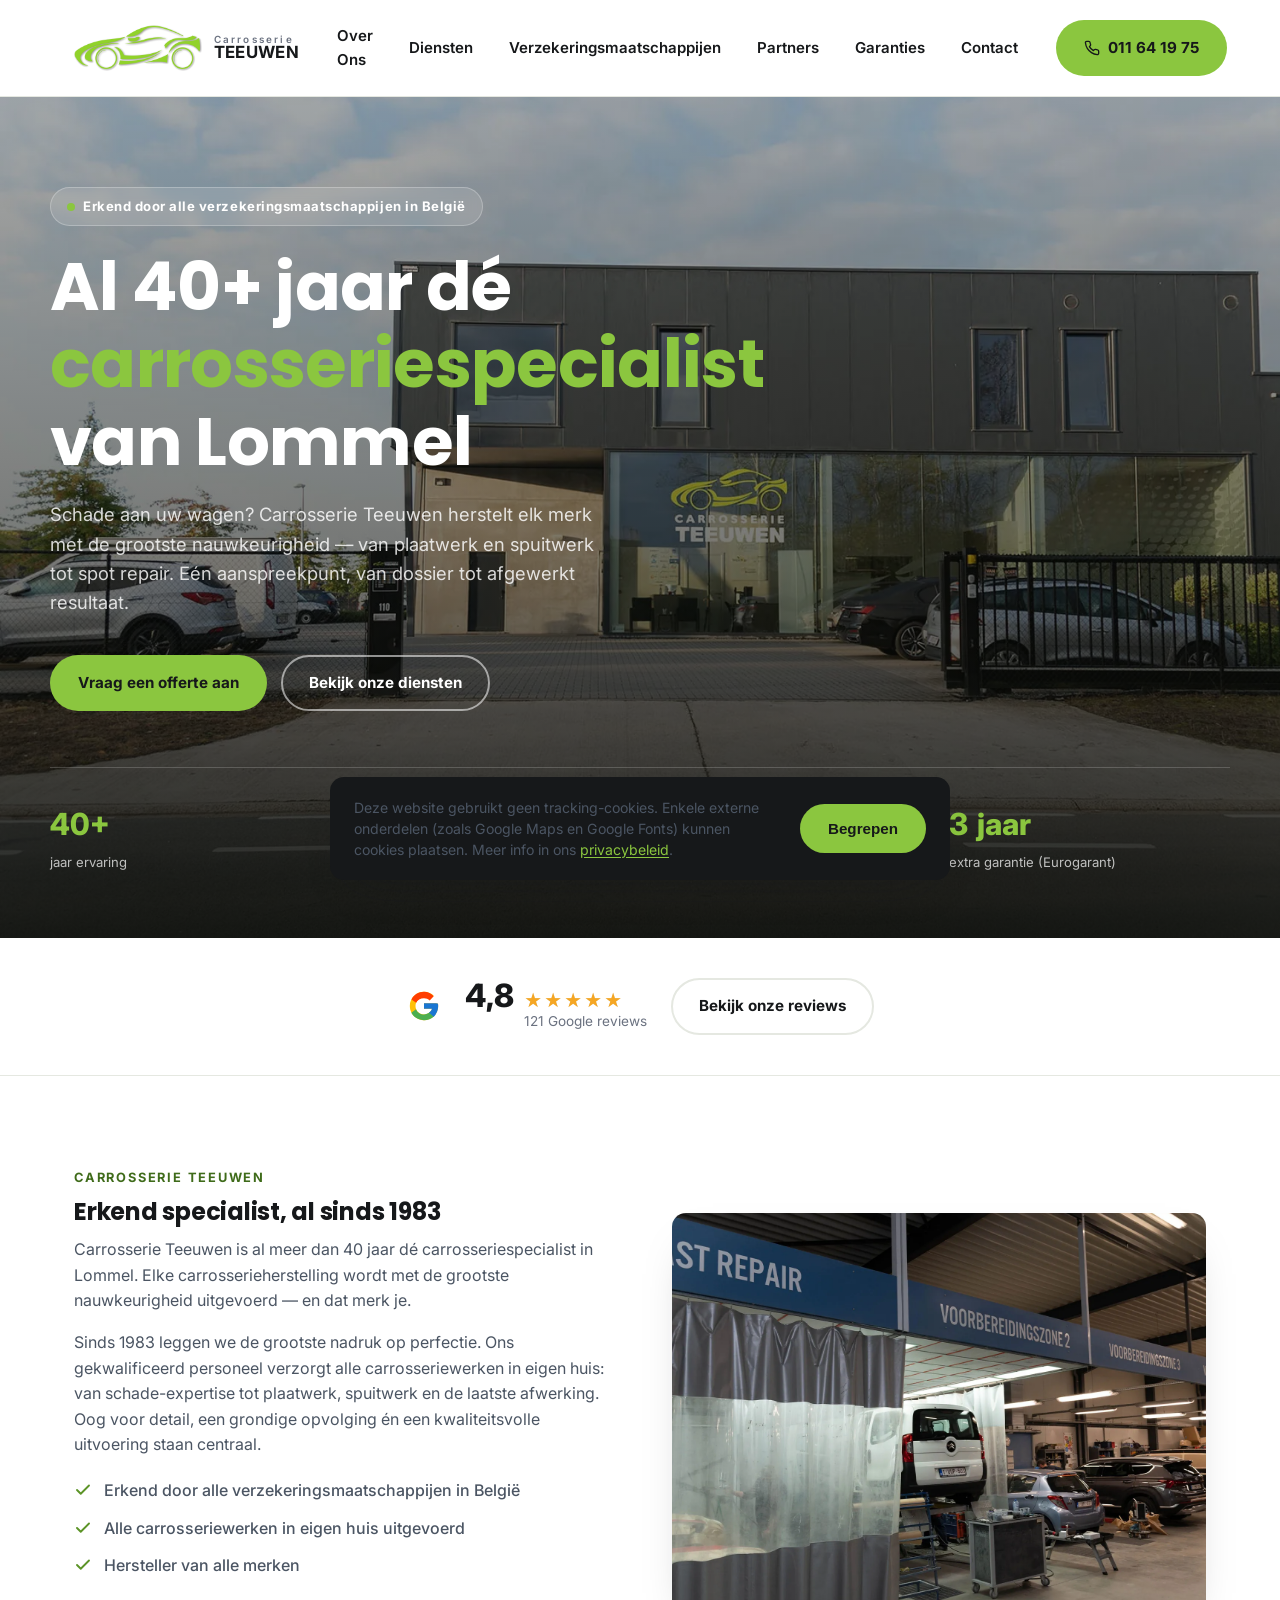
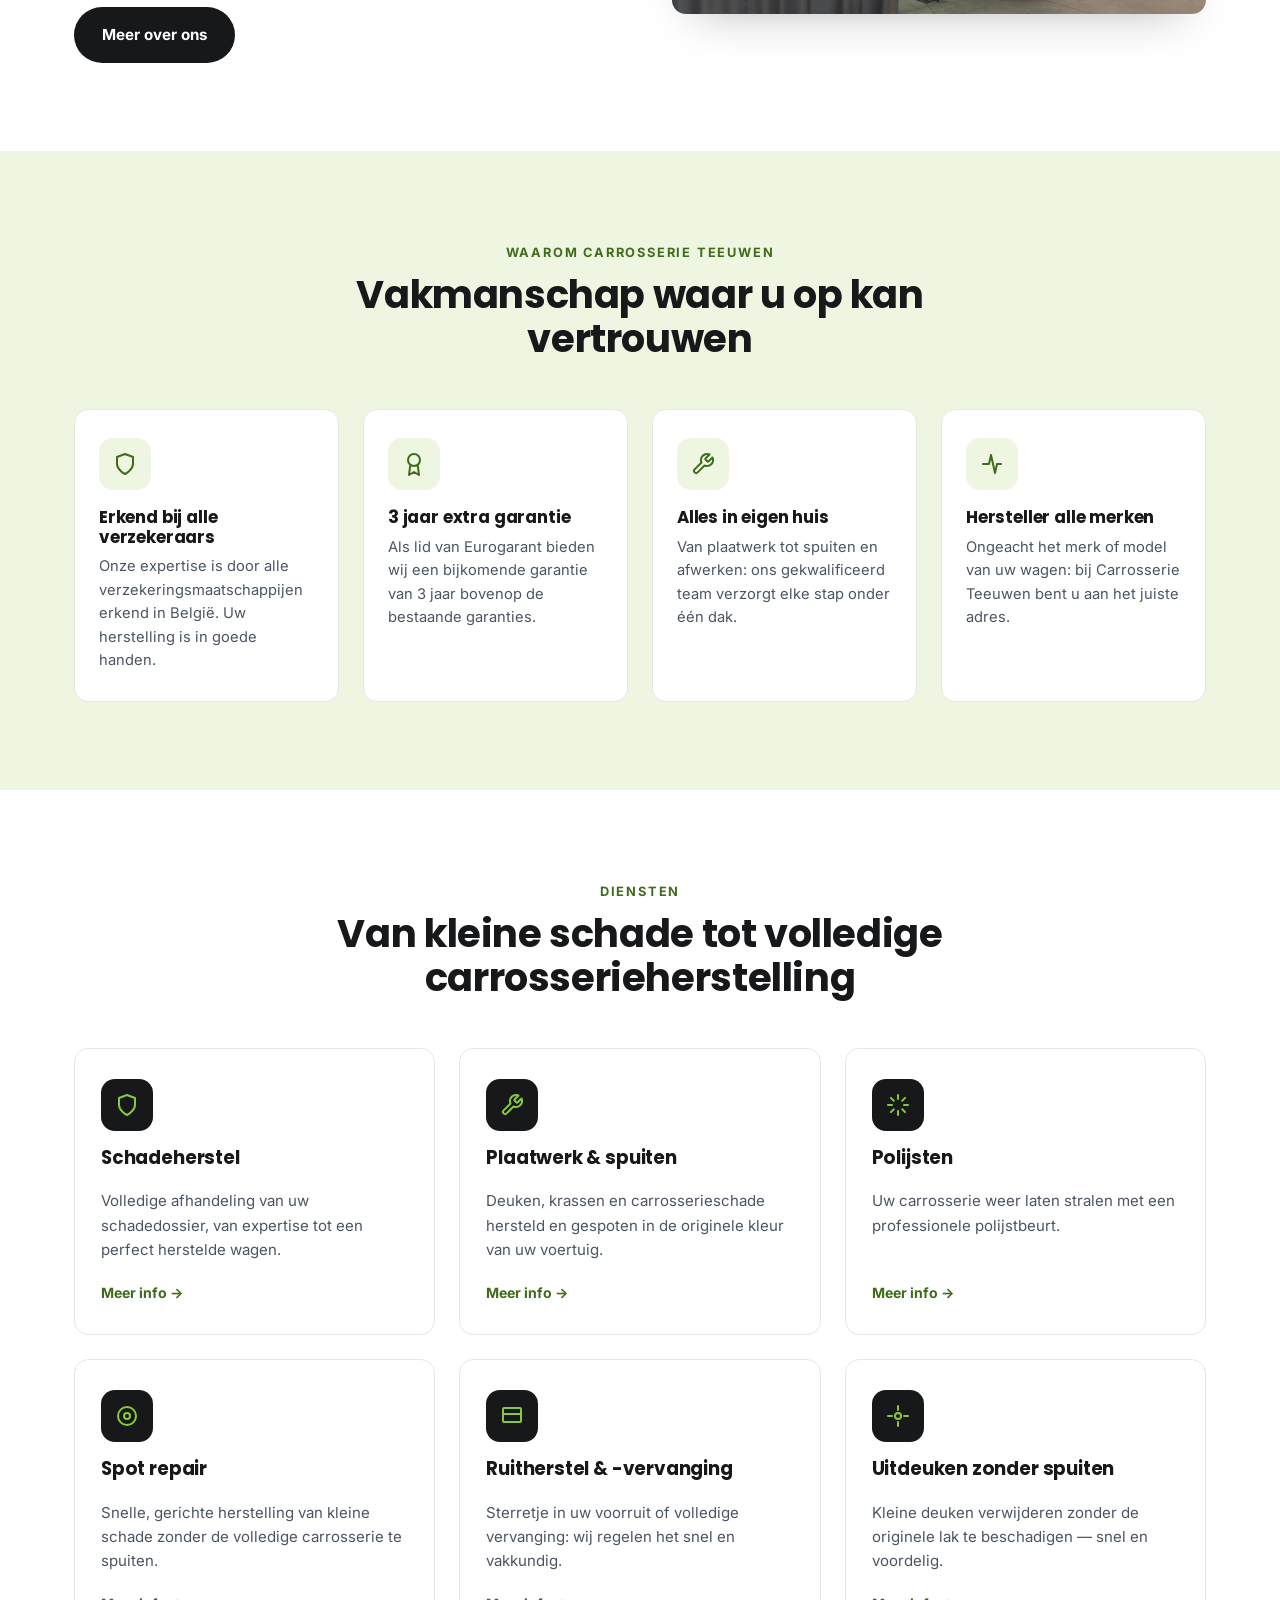
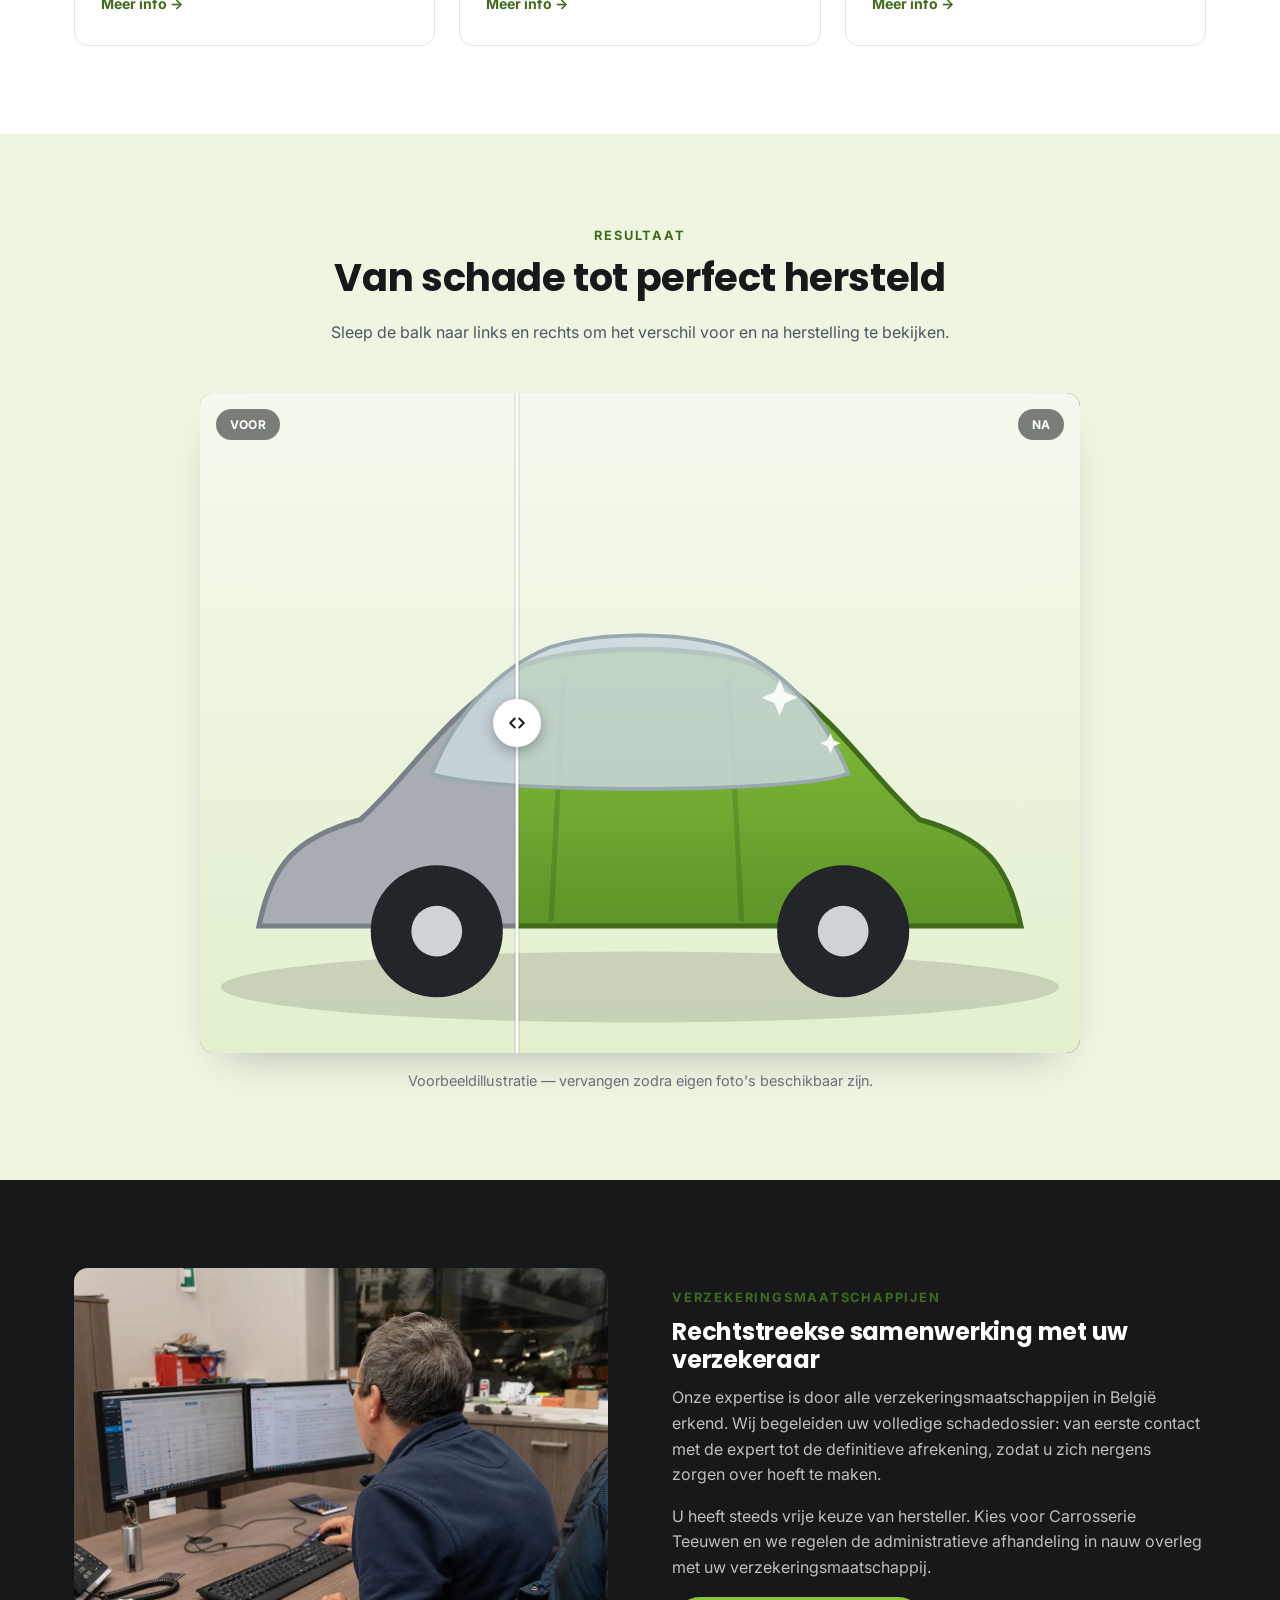
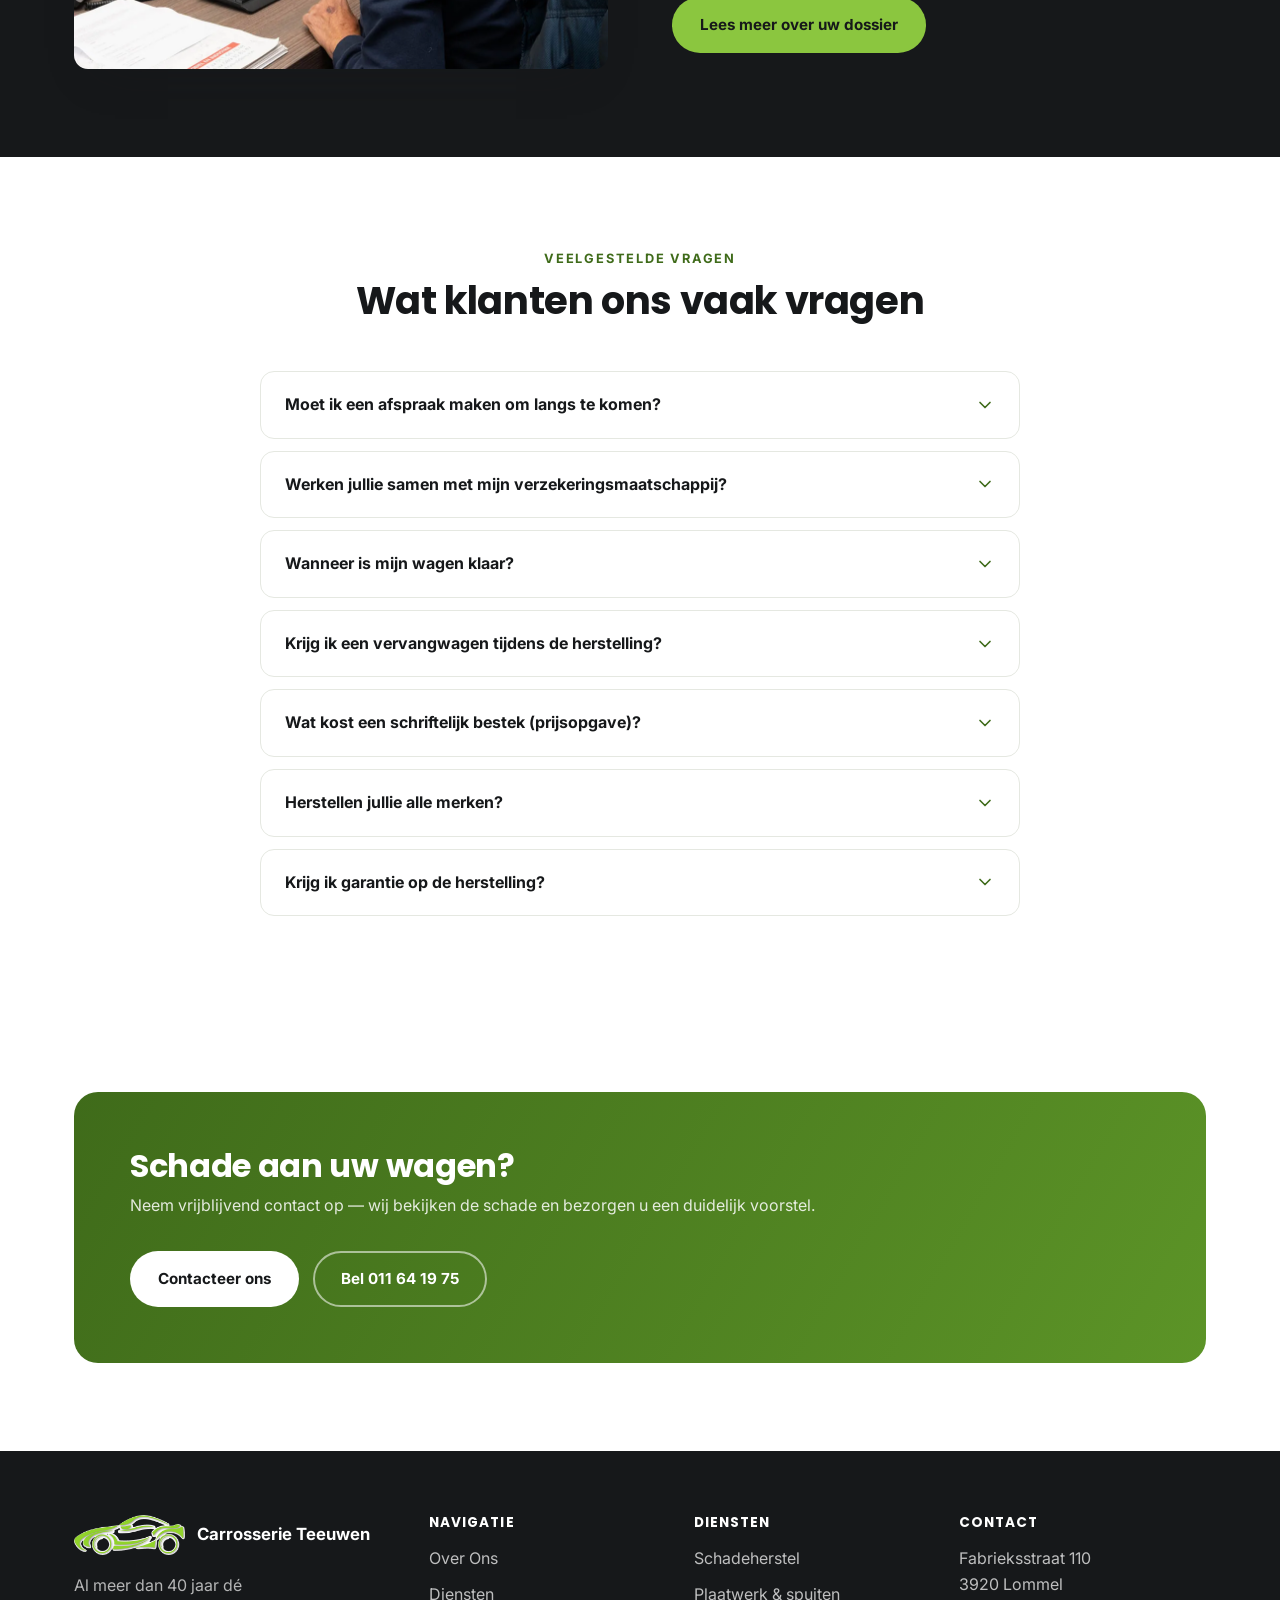
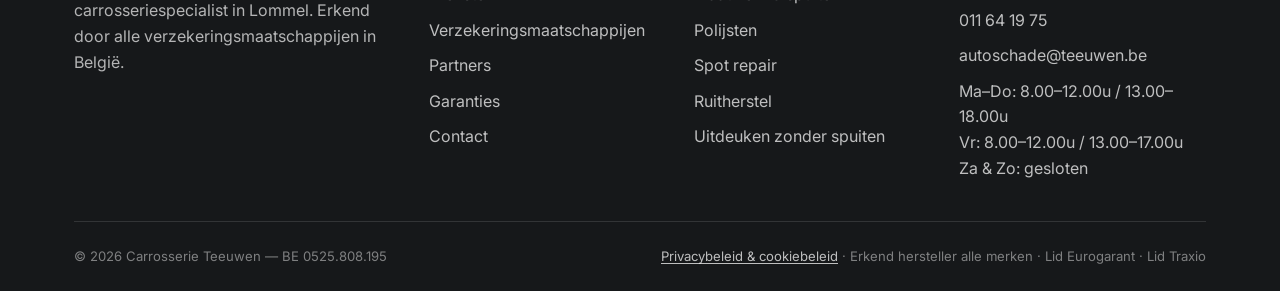
==== commit e557f321: "FAQ-sectie toevoegen aan de homepage Nieuwe uitklapbare "Veelgestelde vragen"-sectie op de homepage," ====
--- a/index.html
+++ b/index.html
@@ -71,7 +71,7 @@
 <link rel="preconnect" href="https://fonts.googleapis.com">
 <link rel="preconnect" href="https://fonts.gstatic.com" crossorigin>
 <link href="https://fonts.googleapis.com/css2?family=Inter:wght@400;500;600;700;800&family=Poppins:wght@600;700&display=swap" rel="stylesheet">
-<link rel="stylesheet" href="css/style.css?v=20260908a">
+<link rel="stylesheet" href="css/style.css?v=20260908b">
 </head>
 <body>
 
@@ -279,6 +279,89 @@
 
 <section class="section">
   <div class="container">
+    <div class="section-head center">
+      <span class="eyebrow">Veelgestelde vragen</span>
+      <h2>Wat klanten ons vaak vragen</h2>
+    </div>
+    <div class="faq-list">
+      <details class="faq-item">
+        <summary>Moet ik een afspraak maken om langs te komen?<svg class="chevron" width="20" height="20" viewBox="0 0 24 24" fill="none" stroke="currentColor" stroke-width="2" stroke-linecap="round" stroke-linejoin="round"><path d="m6 9 6 6 6-6"/></svg></summary>
+        <p>Nee, u kan gewoon langskomen tijdens onze openingsuren — een afspraak maken is niet nodig.</p>
+      </details>
+      <details class="faq-item">
+        <summary>Werken jullie samen met mijn verzekeringsmaatschappij?<svg class="chevron" width="20" height="20" viewBox="0 0 24 24" fill="none" stroke="currentColor" stroke-width="2" stroke-linecap="round" stroke-linejoin="round"><path d="m6 9 6 6 6-6"/></svg></summary>
+        <p>Ja, wij zijn erkend door alle verzekeringsmaatschappijen in België en nemen rechtstreeks contact op met uw verzekeraar en de expert, zodat u zich geen zorgen hoeft te maken over de administratieve afhandeling.</p>
+      </details>
+      <details class="faq-item">
+        <summary>Wanneer is mijn wagen klaar?<svg class="chevron" width="20" height="20" viewBox="0 0 24 24" fill="none" stroke="currentColor" stroke-width="2" stroke-linecap="round" stroke-linejoin="round"><path d="m6 9 6 6 6-6"/></svg></summary>
+        <p>Een gewone herstelling ronden we meestal af binnen de week. Zodra uw wagen klaar is, bellen wij u op.</p>
+      </details>
+      <details class="faq-item">
+        <summary>Krijg ik een vervangwagen tijdens de herstelling?<svg class="chevron" width="20" height="20" viewBox="0 0 24 24" fill="none" stroke="currentColor" stroke-width="2" stroke-linecap="round" stroke-linejoin="round"><path d="m6 9 6 6 6-6"/></svg></summary>
+        <p>Ja, wij bieden gratis een vervangwagen aan. Kiest u ervoor om geen vervangwagen te nemen, dan kunnen wij uw wagen vaak sneller inplannen — met een vervangwagen duurt de herstelling doorgaans iets langer.</p>
+      </details>
+      <details class="faq-item">
+        <summary>Wat kost een schriftelijk bestek (prijsopgave)?<svg class="chevron" width="20" height="20" viewBox="0 0 24 24" fill="none" stroke="currentColor" stroke-width="2" stroke-linecap="round" stroke-linejoin="round"><path d="m6 9 6 6 6-6"/></svg></summary>
+        <p>Voor het opmaken van een schriftelijk bestek rekenen wij €65 (excl. btw).</p>
+      </details>
+      <details class="faq-item">
+        <summary>Herstellen jullie alle merken?<svg class="chevron" width="20" height="20" viewBox="0 0 24 24" fill="none" stroke="currentColor" stroke-width="2" stroke-linecap="round" stroke-linejoin="round"><path d="m6 9 6 6 6-6"/></svg></summary>
+        <p>Ja, ons team herstelt alle merken en modellen.</p>
+      </details>
+      <details class="faq-item">
+        <summary>Krijg ik garantie op de herstelling?<svg class="chevron" width="20" height="20" viewBox="0 0 24 24" fill="none" stroke="currentColor" stroke-width="2" stroke-linecap="round" stroke-linejoin="round"><path d="m6 9 6 6 6-6"/></svg></summary>
+        <p>Ja, als lid van Eurogarant bieden wij een bijkomende garantie van 3 jaar bovenop de bestaande wettelijke garantie.</p>
+      </details>
+    </div>
+  </div>
+</section>
+
+<script type="application/ld+json">
+{
+  "@context": "https://schema.org",
+  "@type": "FAQPage",
+  "mainEntity": [
+    {
+      "@type": "Question",
+      "name": "Moet ik een afspraak maken om langs te komen?",
+      "acceptedAnswer": { "@type": "Answer", "text": "Nee, u kan gewoon langskomen tijdens onze openingsuren — een afspraak maken is niet nodig." }
+    },
+    {
+      "@type": "Question",
+      "name": "Werken jullie samen met mijn verzekeringsmaatschappij?",
+      "acceptedAnswer": { "@type": "Answer", "text": "Ja, wij zijn erkend door alle verzekeringsmaatschappijen in België en nemen rechtstreeks contact op met uw verzekeraar en de expert, zodat u zich geen zorgen hoeft te maken over de administratieve afhandeling." }
+    },
+    {
+      "@type": "Question",
+      "name": "Wanneer is mijn wagen klaar?",
+      "acceptedAnswer": { "@type": "Answer", "text": "Een gewone herstelling ronden we meestal af binnen de week. Zodra uw wagen klaar is, bellen wij u op." }
+    },
+    {
+      "@type": "Question",
+      "name": "Krijg ik een vervangwagen tijdens de herstelling?",
+      "acceptedAnswer": { "@type": "Answer", "text": "Ja, wij bieden gratis een vervangwagen aan. Kiest u ervoor om geen vervangwagen te nemen, dan kunnen wij uw wagen vaak sneller inplannen — met een vervangwagen duurt de herstelling doorgaans iets langer." }
+    },
+    {
+      "@type": "Question",
+      "name": "Wat kost een schriftelijk bestek (prijsopgave)?",
+      "acceptedAnswer": { "@type": "Answer", "text": "Voor het opmaken van een schriftelijk bestek rekenen wij €65 (excl. btw)." }
+    },
+    {
+      "@type": "Question",
+      "name": "Herstellen jullie alle merken?",
+      "acceptedAnswer": { "@type": "Answer", "text": "Ja, ons team herstelt alle merken en modellen." }
+    },
+    {
+      "@type": "Question",
+      "name": "Krijg ik garantie op de herstelling?",
+      "acceptedAnswer": { "@type": "Answer", "text": "Ja, als lid van Eurogarant bieden wij een bijkomende garantie van 3 jaar bovenop de bestaande wettelijke garantie." }
+    }
+  ]
+}
+</script>
+
+<section class="section">
+  <div class="container">
     <div class="cta-band">
       <div>
         <h2>Schade aan uw wagen?</h2>
@@ -347,6 +430,6 @@
   <button type="button" class="btn btn-primary" data-cookie-accept>Begrepen</button>
 </div>
 
-<script src="js/main.js?v=20260908a"></script>
+<script src="js/main.js?v=20260908b"></script>
 </body>
 </html>
--- a/css/style.css
+++ b/css/style.css
@@ -1540,3 +1540,53 @@
     animation: none;
   }
 }
+
+/* ==========================================================================
+   Veelgestelde vragen
+   ========================================================================== */
+
+.faq-list {
+  max-width: 760px;
+  margin: 0 auto;
+  display: grid;
+  gap: 12px;
+}
+
+.faq-item {
+  background: var(--white);
+  border: 1px solid var(--border);
+  border-radius: var(--radius);
+  padding: 0 24px;
+}
+
+.faq-item summary {
+  list-style: none;
+  cursor: pointer;
+  padding: 20px 0;
+  font-weight: 700;
+  font-size: 1rem;
+  display: flex;
+  align-items: center;
+  justify-content: space-between;
+  gap: 16px;
+}
+
+.faq-item summary::-webkit-details-marker {
+  display: none;
+}
+
+.faq-item summary .chevron {
+  flex-shrink: 0;
+  color: var(--green-darker);
+  transition: transform 0.2s ease;
+}
+
+.faq-item[open] summary .chevron {
+  transform: rotate(180deg);
+}
+
+.faq-item p {
+  margin: 0 0 20px;
+  color: var(--ink-soft);
+  font-size: 0.95rem;
+}
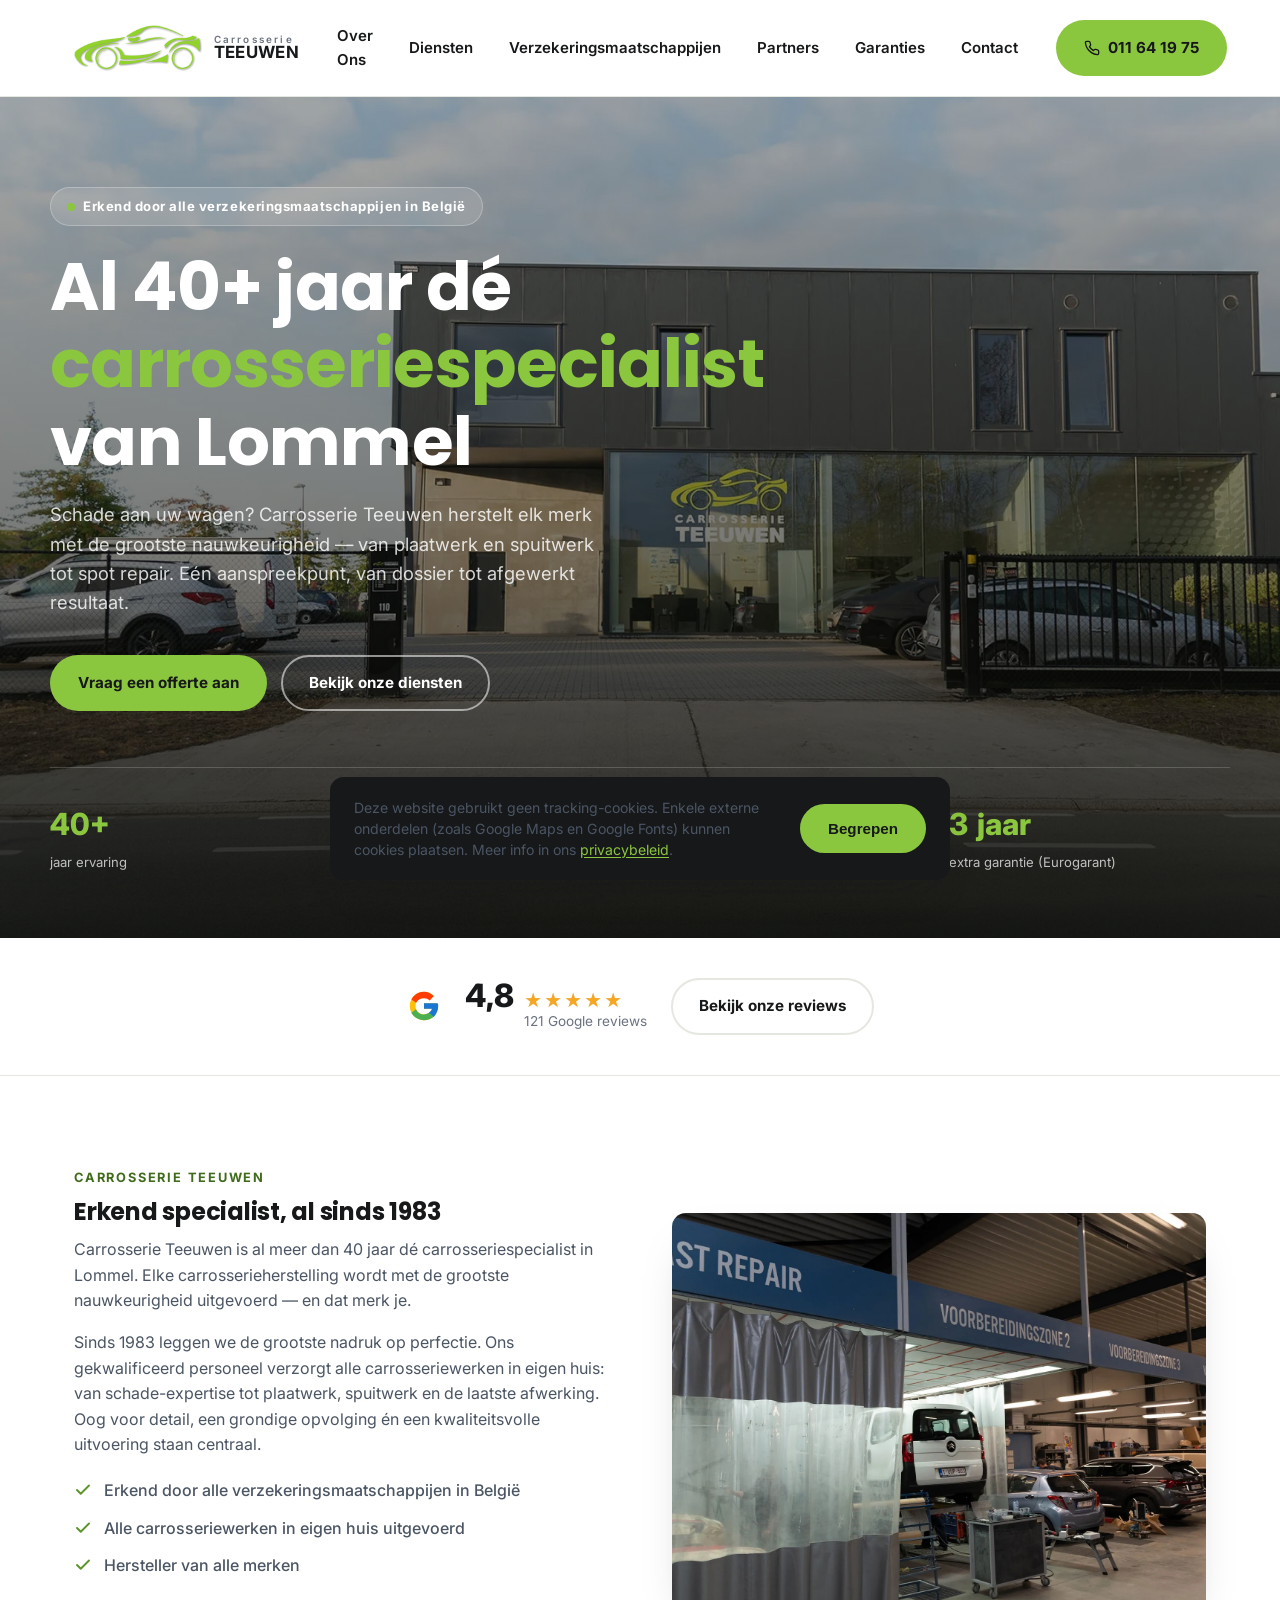
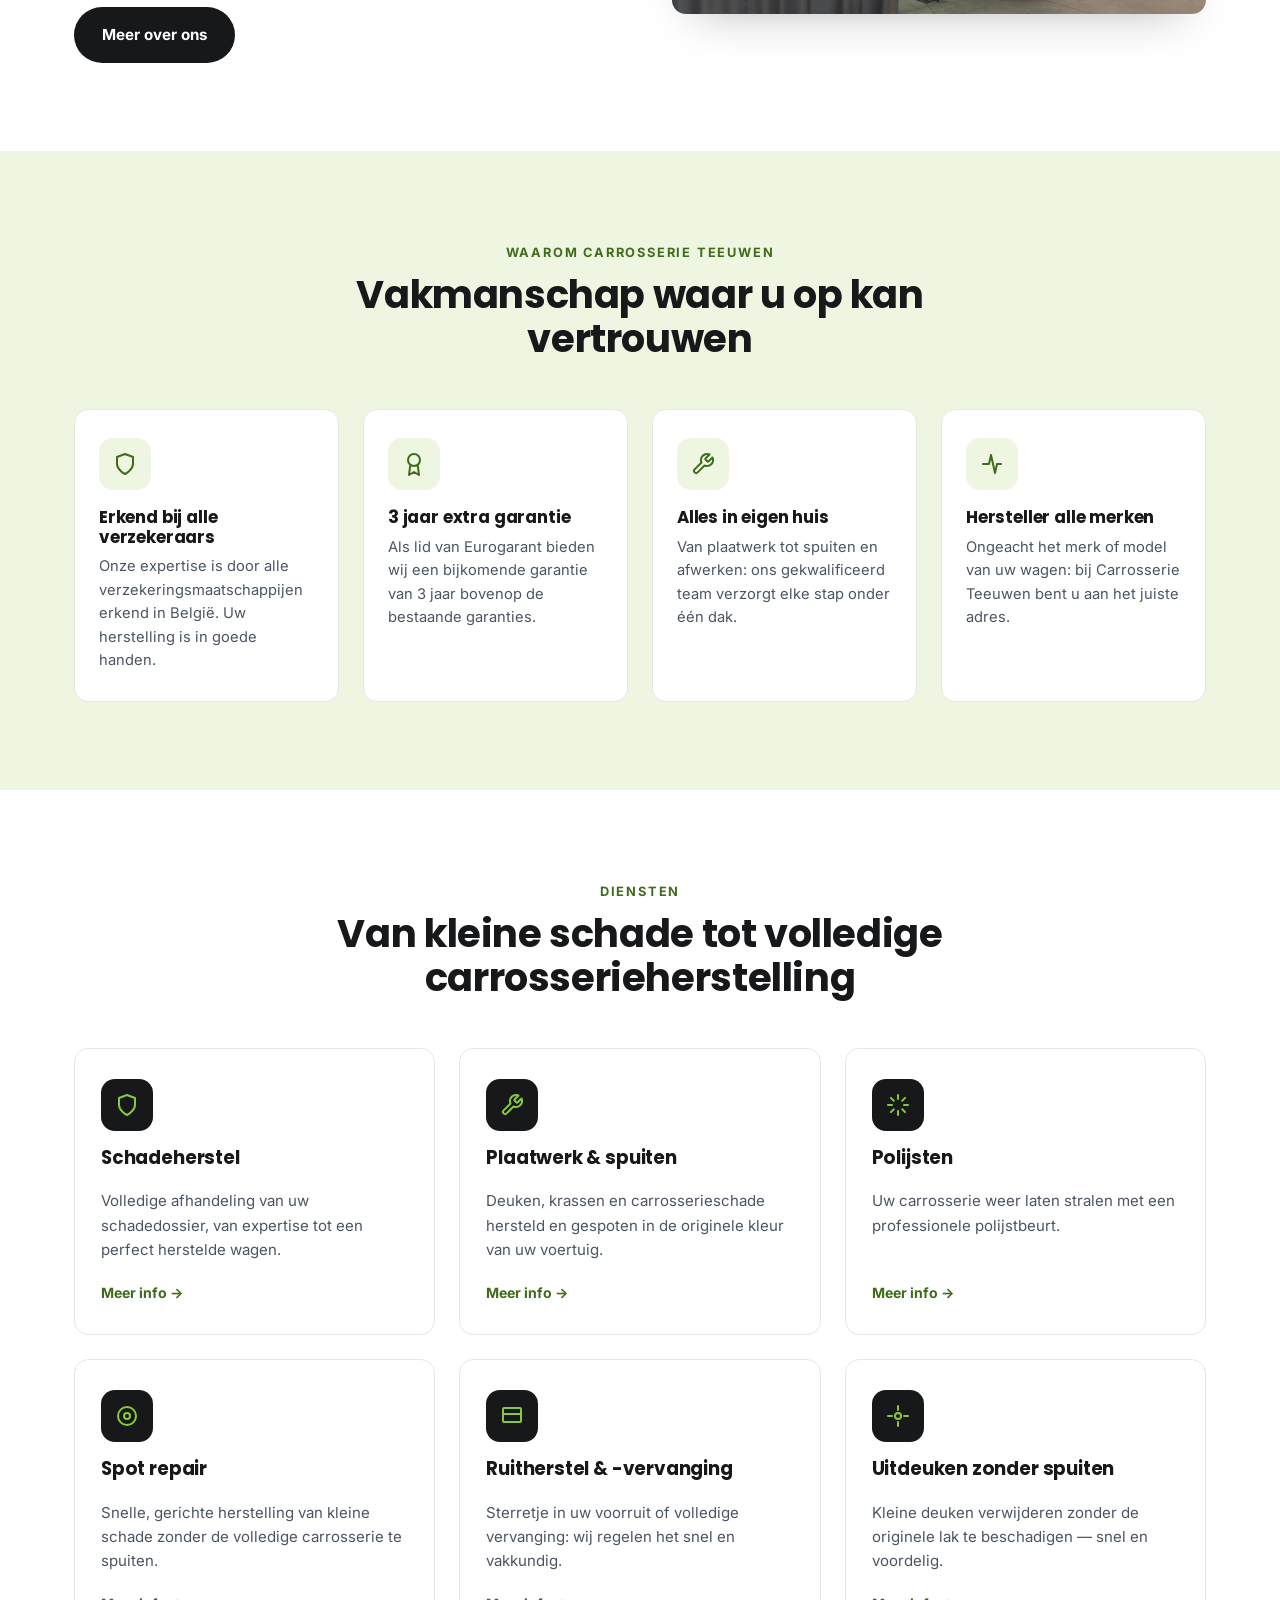
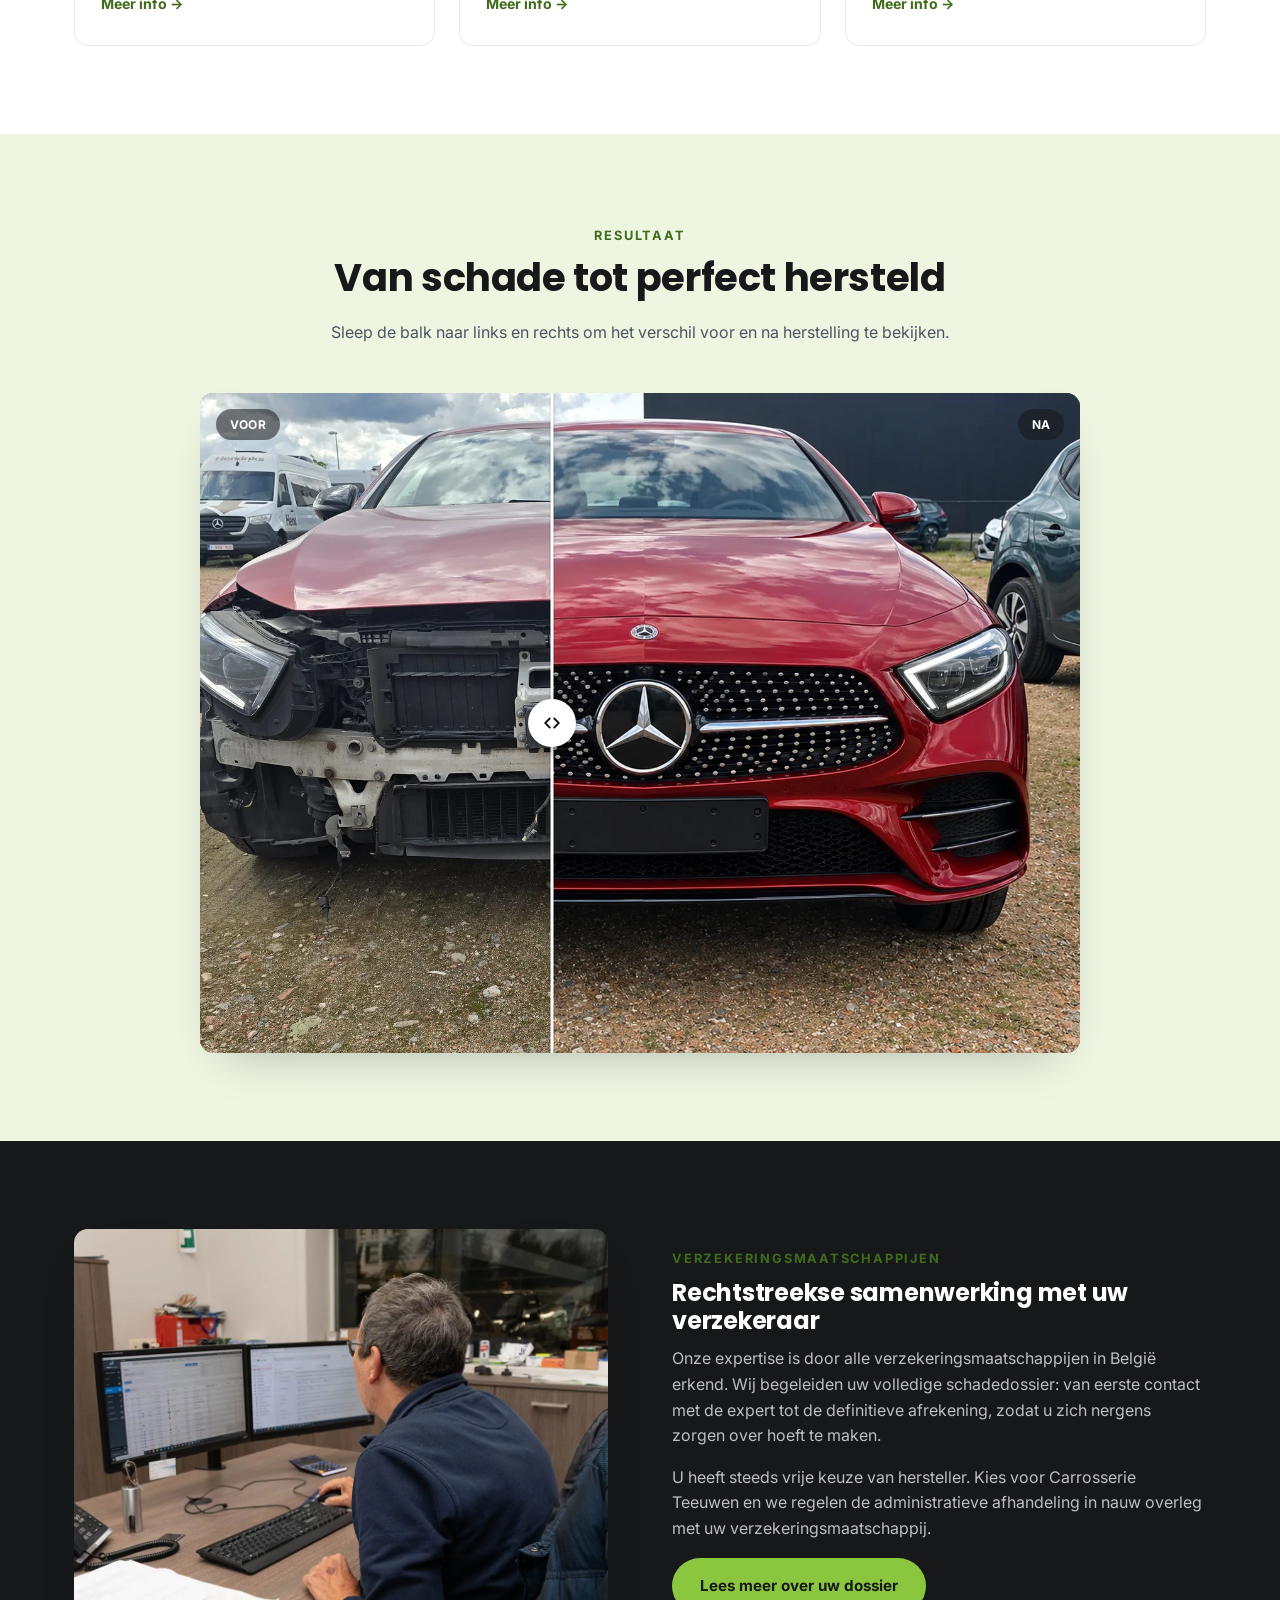
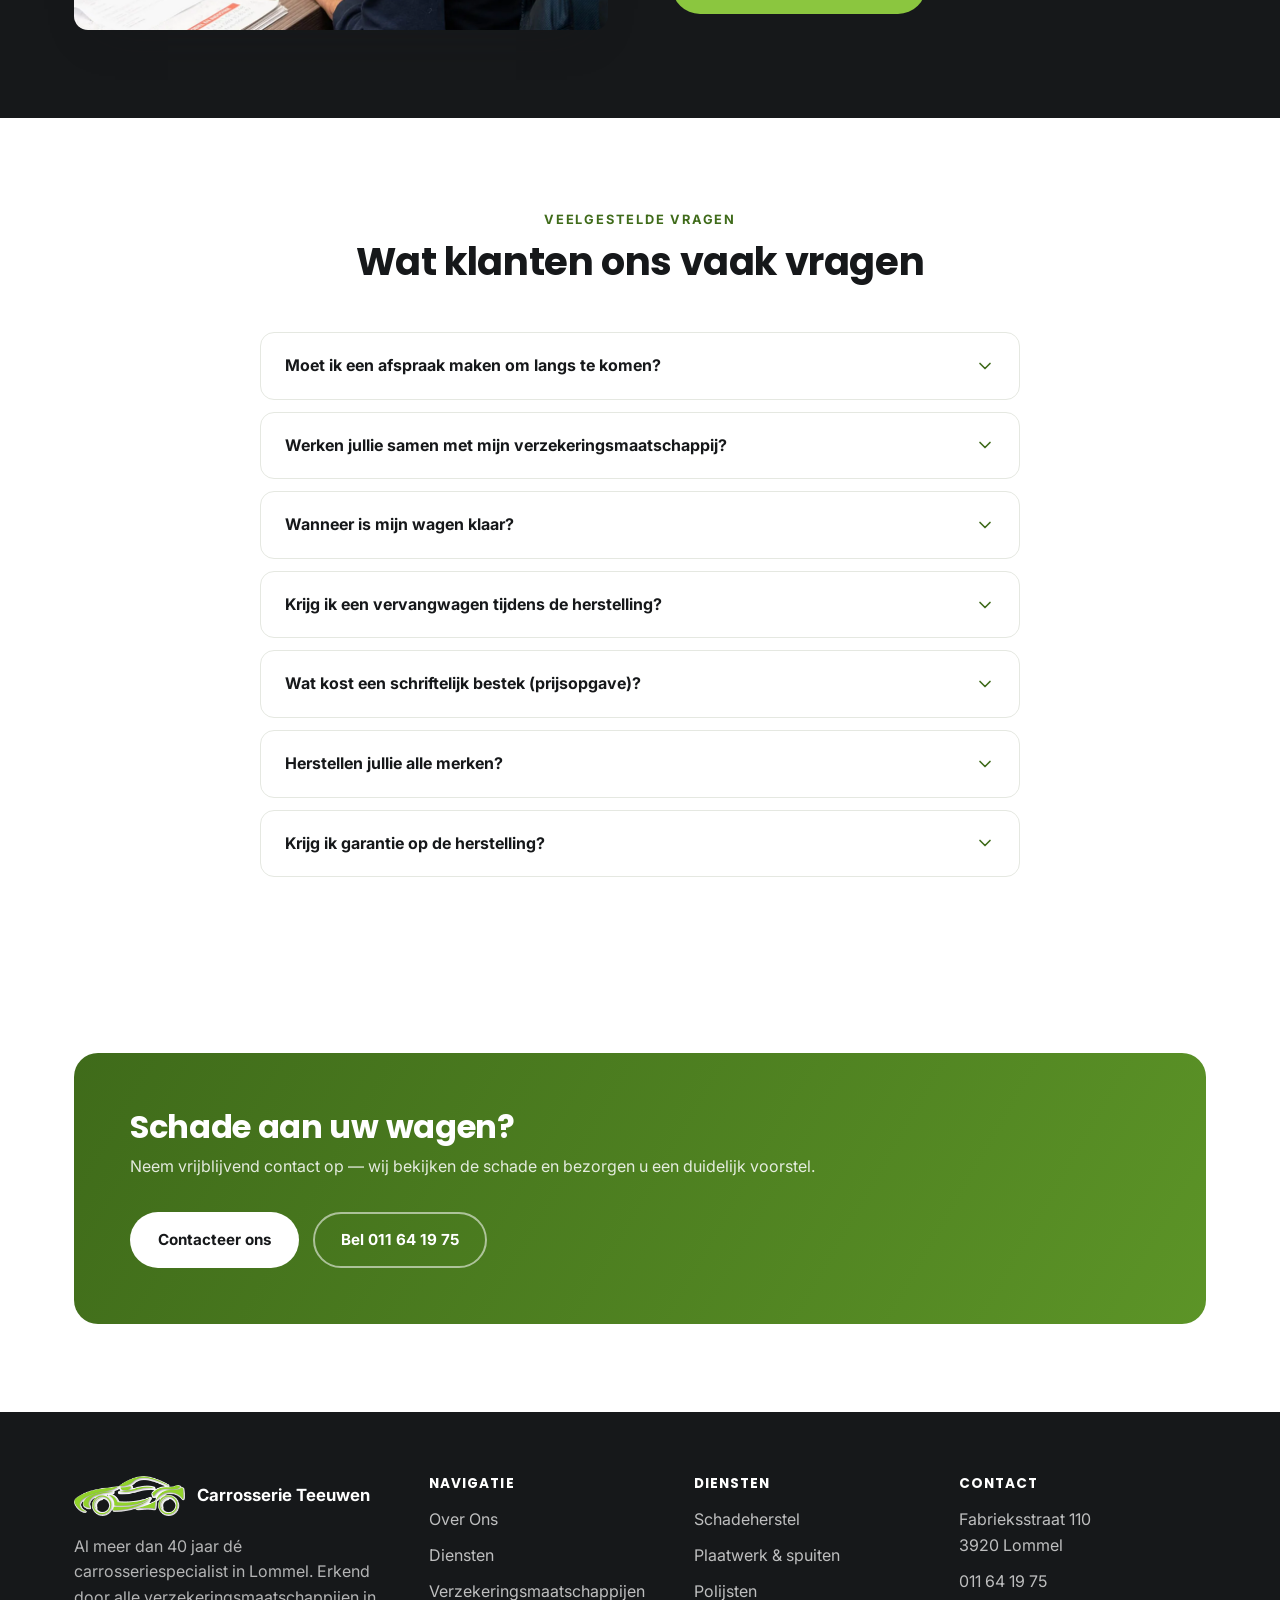
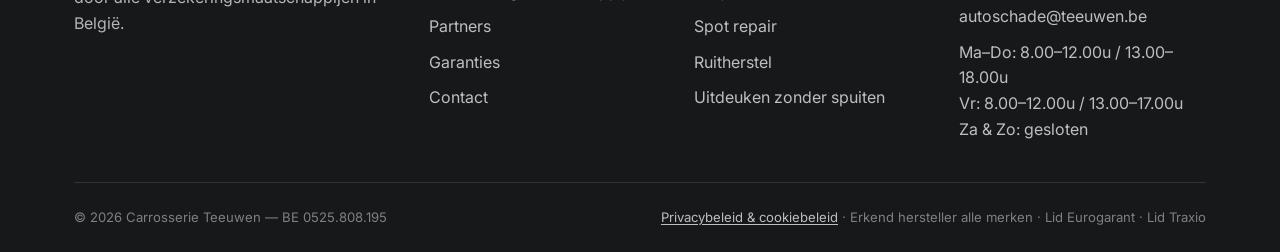
==== commit ab83ca9e: "Echte voor/na-foto's verwerken in de slider De twee aangeleverde foto's (zelfde wagen, zelfde standp" ====
--- a/index.html
+++ b/index.html
@@ -243,9 +243,15 @@
       <p>Sleep de balk naar links en rechts om het verschil voor en na herstelling te bekijken.</p>
     </div>
     <div class="ba-slider">
-      <img class="ba-img ba-after" src="img/voor-na/voorbeeld-1-na.jpg" data-fallback="assets/voorbeeld-hersteld.svg" alt="Wagen na herstelling door Carrosserie Teeuwen">
+      <picture>
+        <source srcset="img/voor-na/voorbeeld-1-na.webp" type="image/webp">
+        <img class="ba-img ba-after" src="img/voor-na/voorbeeld-1-na.jpg" data-fallback="assets/voorbeeld-hersteld.svg" alt="Wagen na herstelling door Carrosserie Teeuwen">
+      </picture>
       <div class="ba-before-clip">
-        <img class="ba-img ba-before" src="img/voor-na/voorbeeld-1-voor.jpg" data-fallback="assets/voorbeeld-schade.svg" alt="Schade voor herstelling door Carrosserie Teeuwen">
+        <picture>
+          <source srcset="img/voor-na/voorbeeld-1-voor.webp" type="image/webp">
+          <img class="ba-img ba-before" src="img/voor-na/voorbeeld-1-voor.jpg" data-fallback="assets/voorbeeld-schade.svg" alt="Schade voor herstelling door Carrosserie Teeuwen">
+        </picture>
       </div>
       <div class="ba-divider"></div>
       <div class="ba-handle" aria-hidden="true">
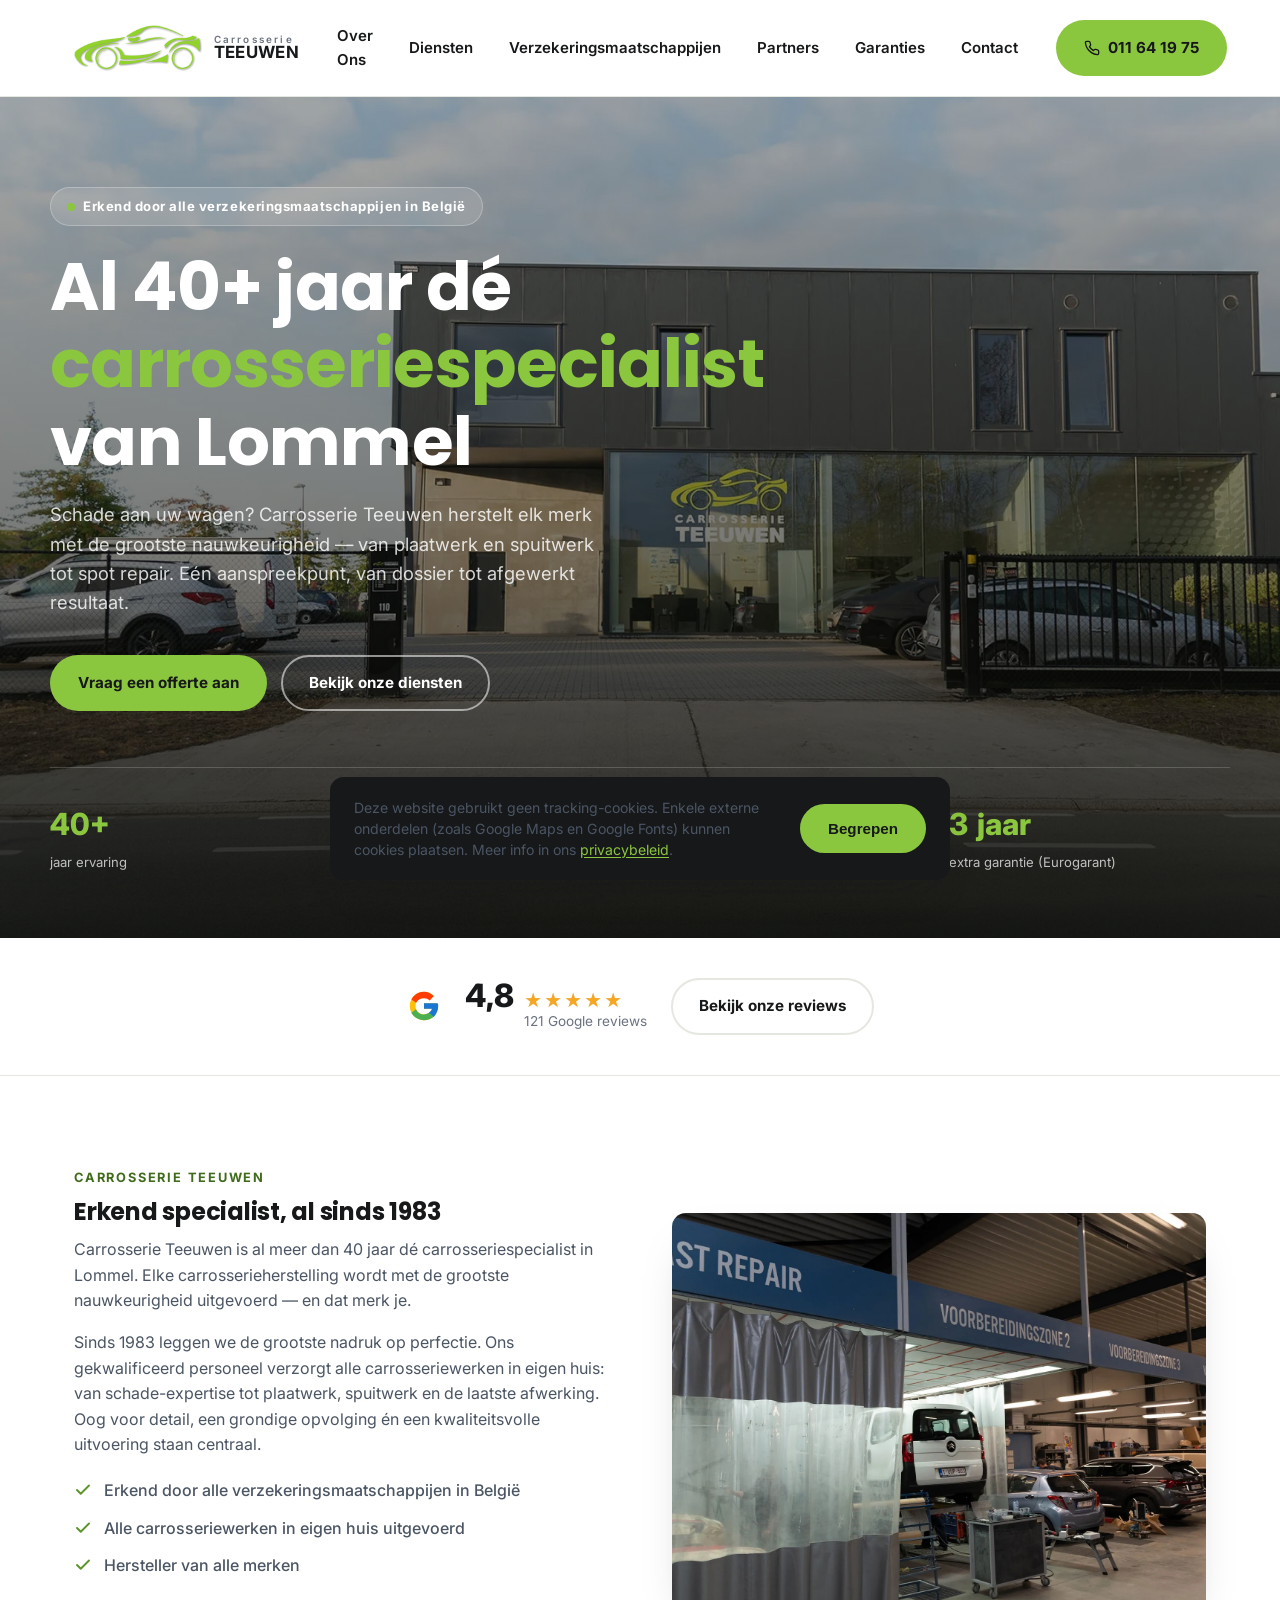
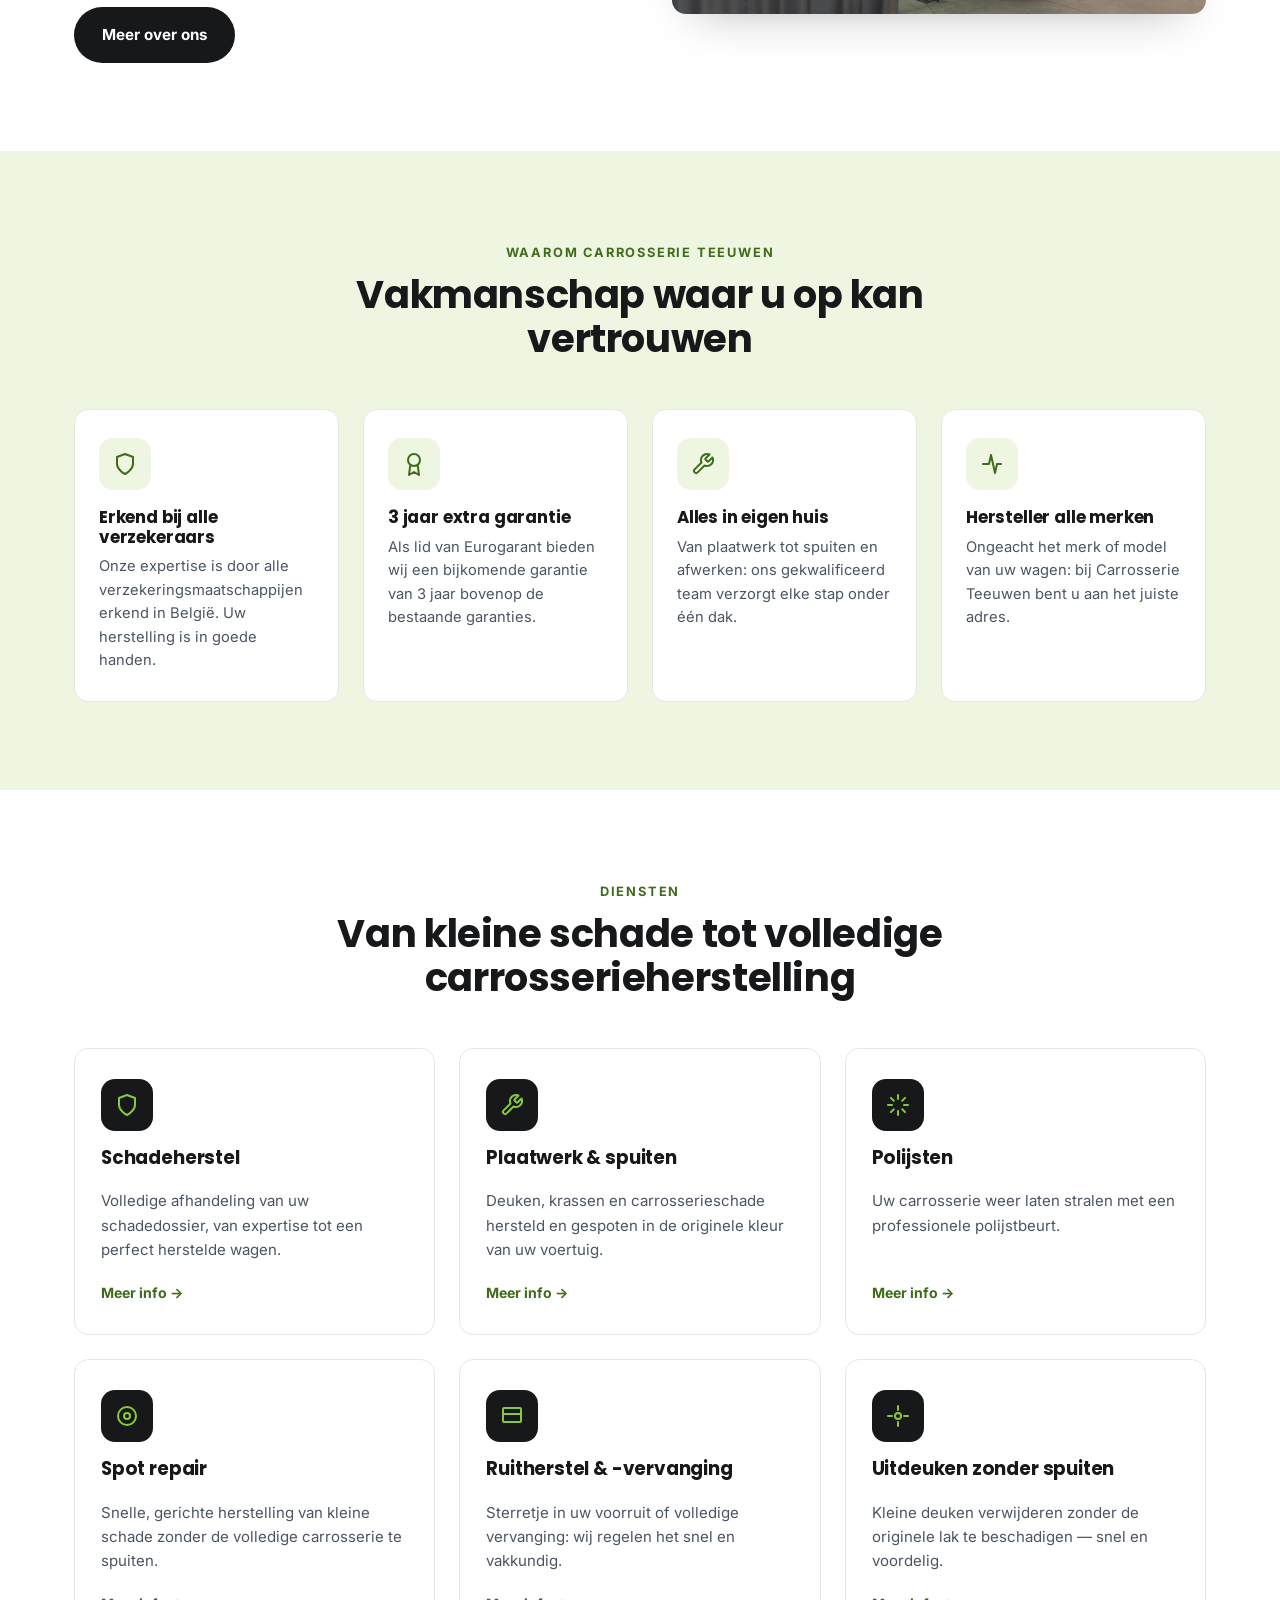
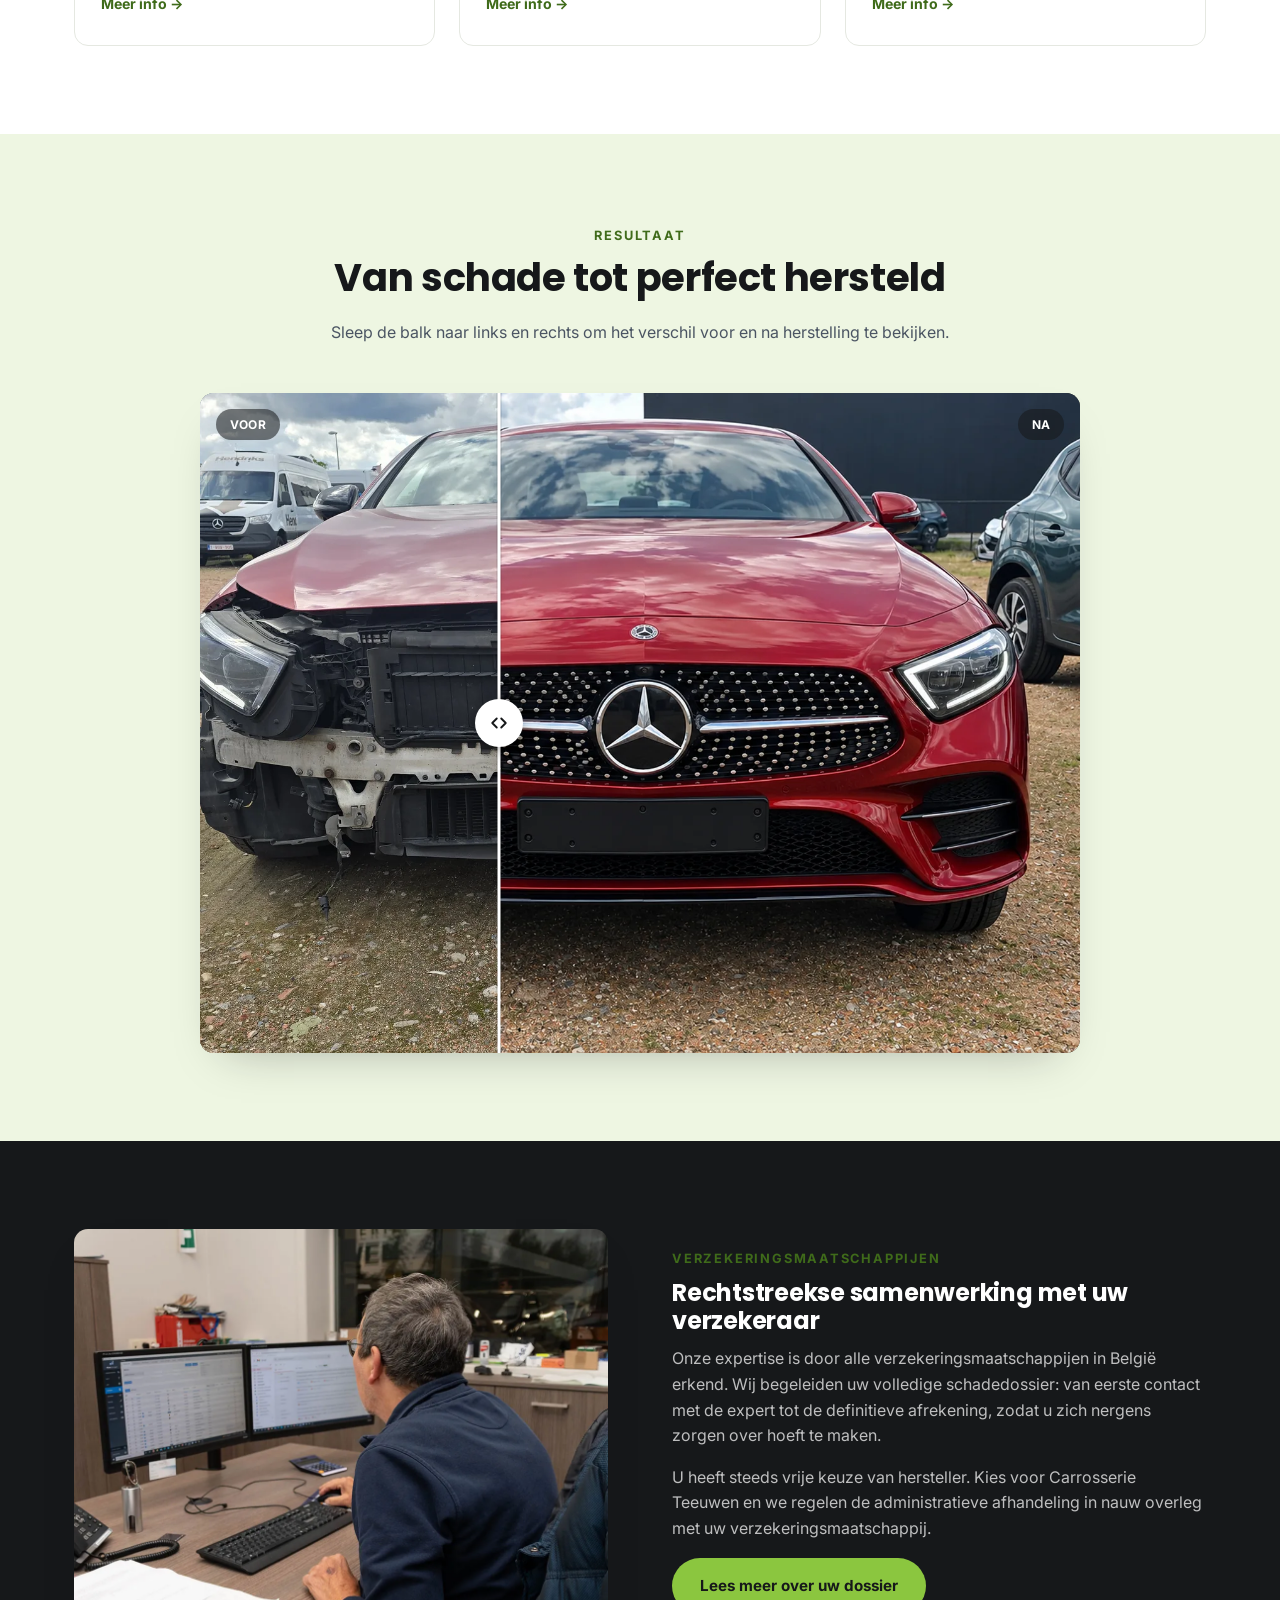
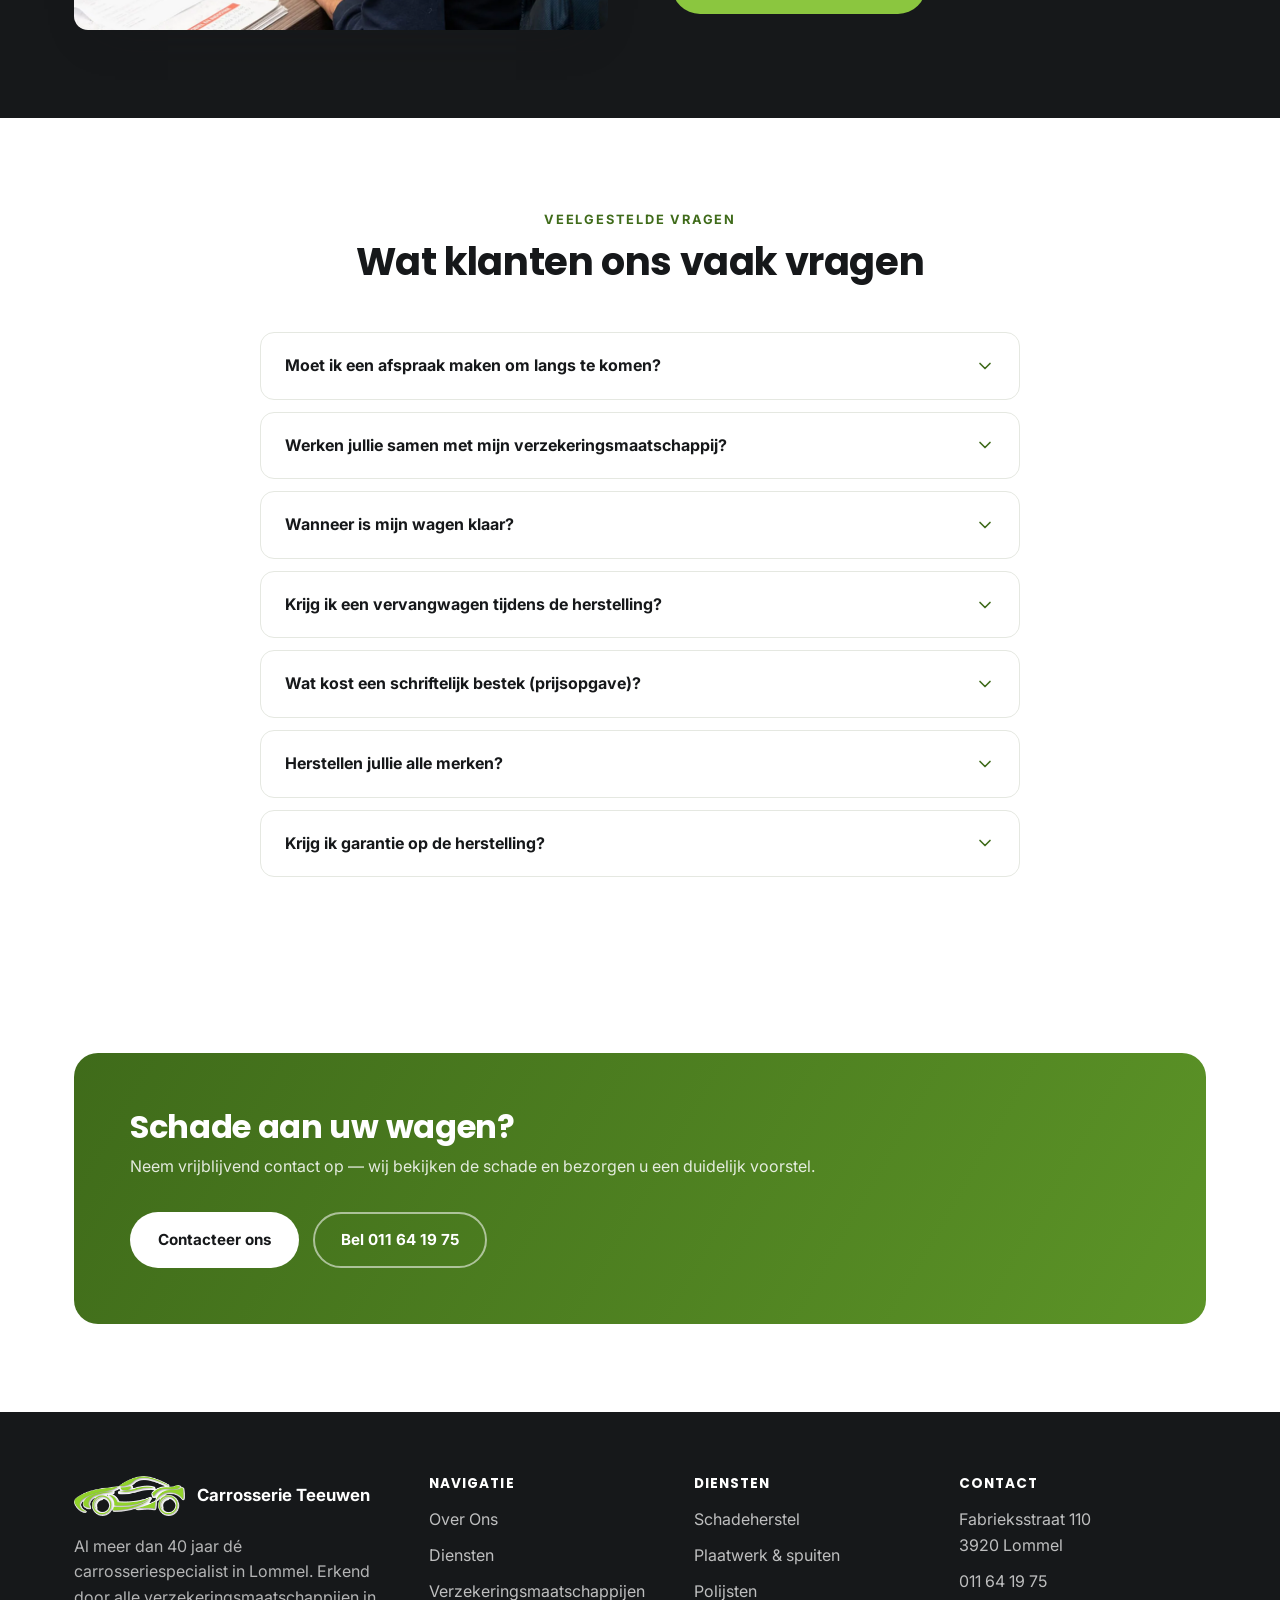
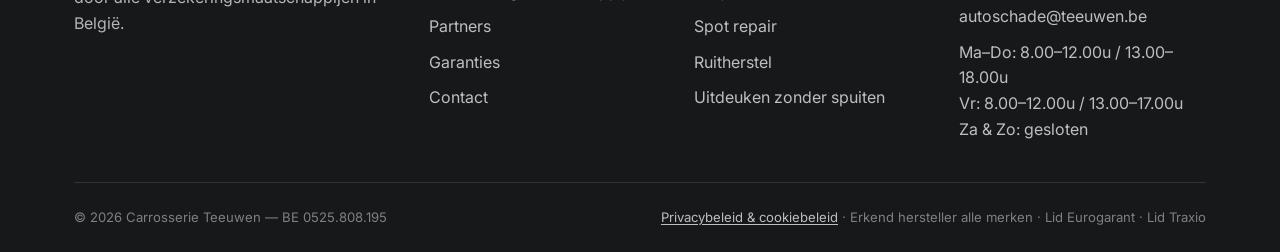
==== commit 5b72ca06: "Cache-buster toevoegen aan voor/na-foto's Zelfde probleem als eerder bij de CSS: browsers die de fot" ====
--- a/index.html
+++ b/index.html
@@ -244,13 +244,13 @@
     </div>
     <div class="ba-slider">
       <picture>
-        <source srcset="img/voor-na/voorbeeld-1-na.webp" type="image/webp">
-        <img class="ba-img ba-after" src="img/voor-na/voorbeeld-1-na.jpg" data-fallback="assets/voorbeeld-hersteld.svg" alt="Wagen na herstelling door Carrosserie Teeuwen">
+        <source srcset="img/voor-na/voorbeeld-1-na.webp?v=20260908c" type="image/webp">
+        <img class="ba-img ba-after" src="img/voor-na/voorbeeld-1-na.jpg?v=20260908c" data-fallback="assets/voorbeeld-hersteld.svg" alt="Wagen na herstelling door Carrosserie Teeuwen">
       </picture>
       <div class="ba-before-clip">
         <picture>
-          <source srcset="img/voor-na/voorbeeld-1-voor.webp" type="image/webp">
-          <img class="ba-img ba-before" src="img/voor-na/voorbeeld-1-voor.jpg" data-fallback="assets/voorbeeld-schade.svg" alt="Schade voor herstelling door Carrosserie Teeuwen">
+          <source srcset="img/voor-na/voorbeeld-1-voor.webp?v=20260908c" type="image/webp">
+          <img class="ba-img ba-before" src="img/voor-na/voorbeeld-1-voor.jpg?v=20260908c" data-fallback="assets/voorbeeld-schade.svg" alt="Schade voor herstelling door Carrosserie Teeuwen">
         </picture>
       </div>
       <div class="ba-divider"></div>
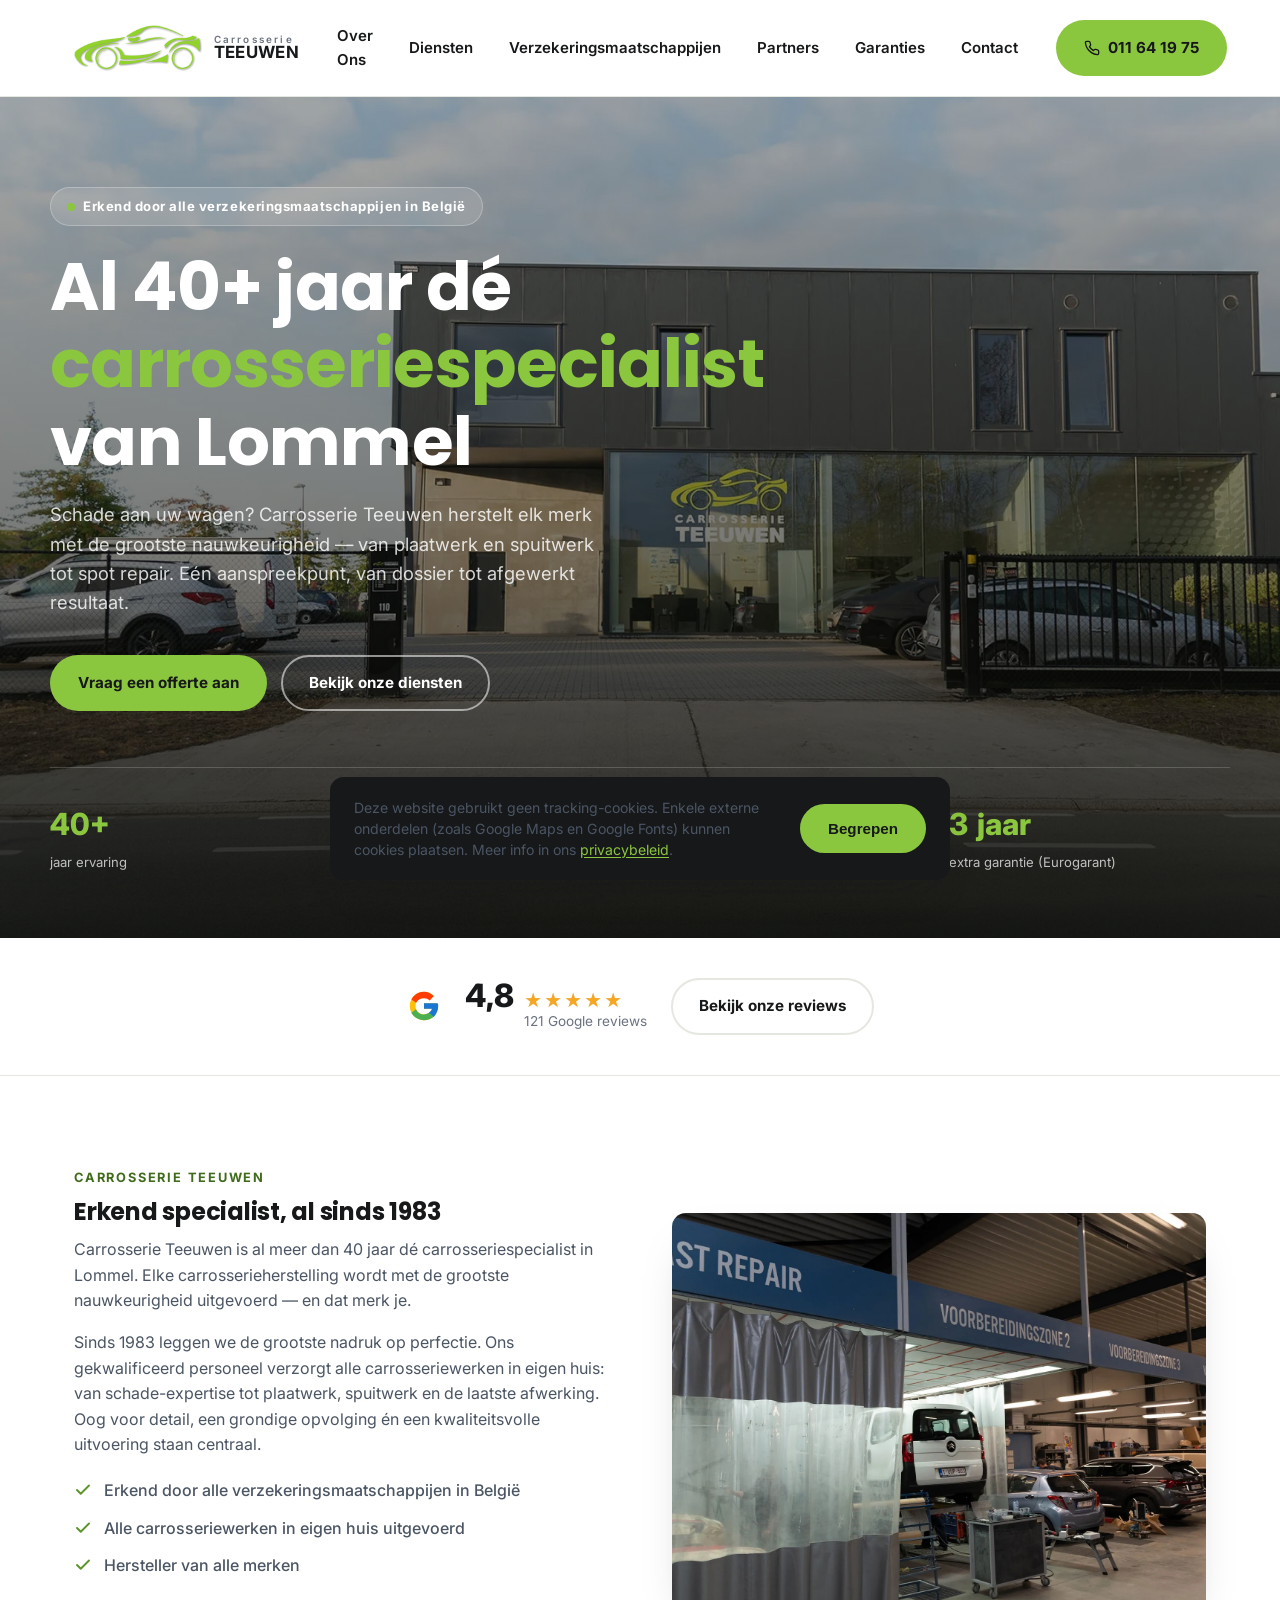
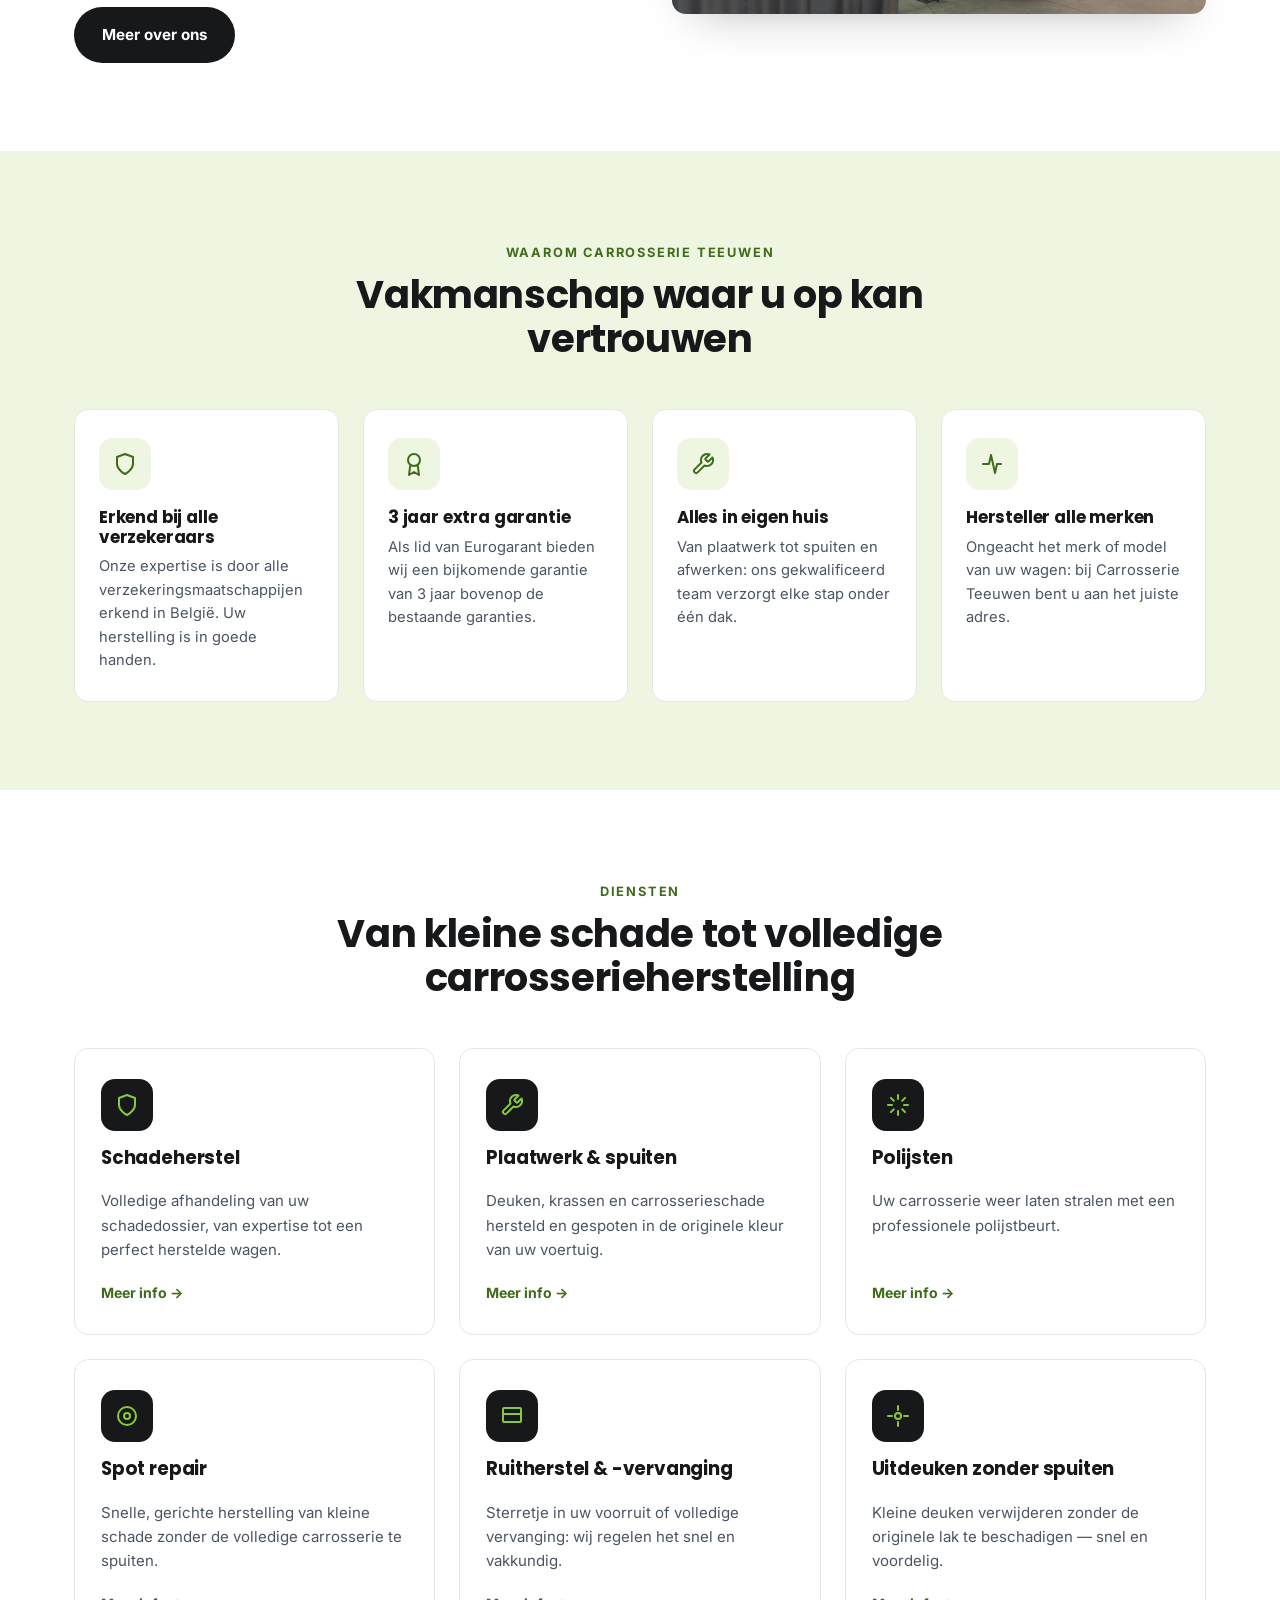
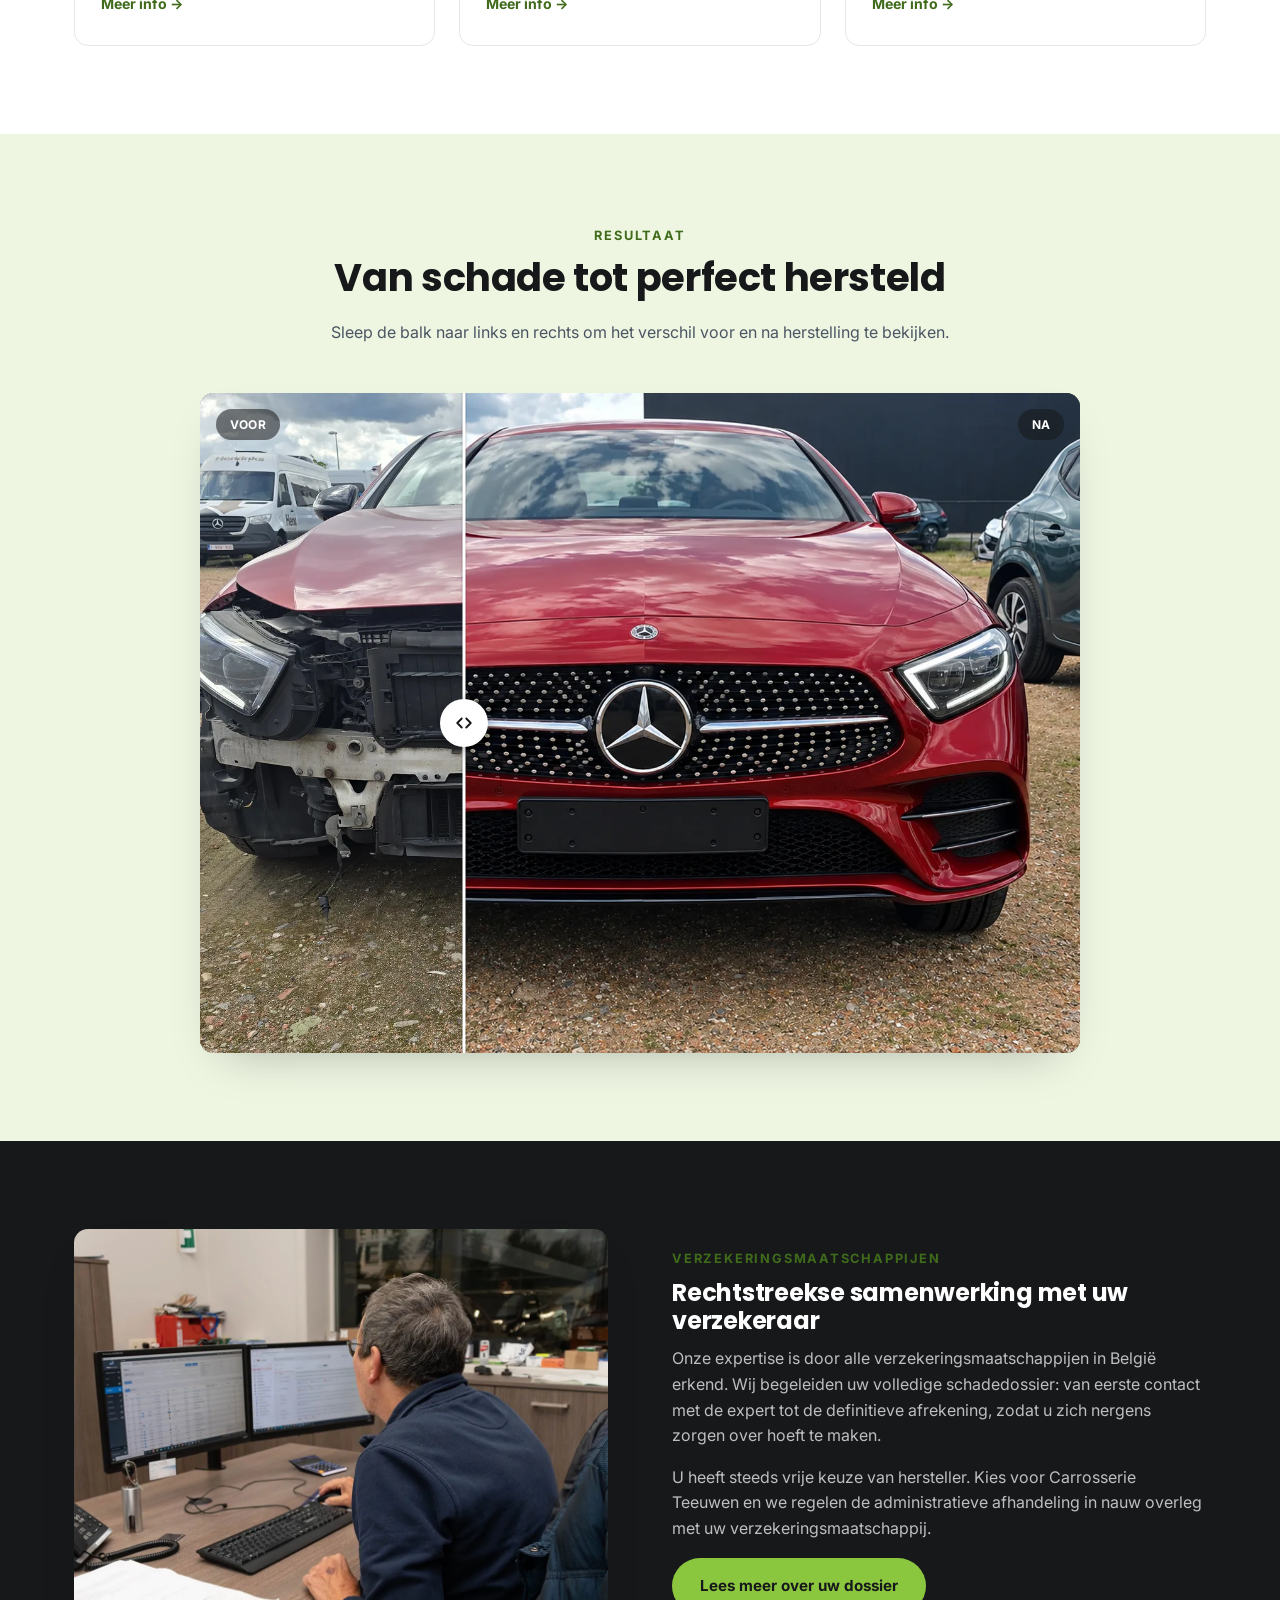
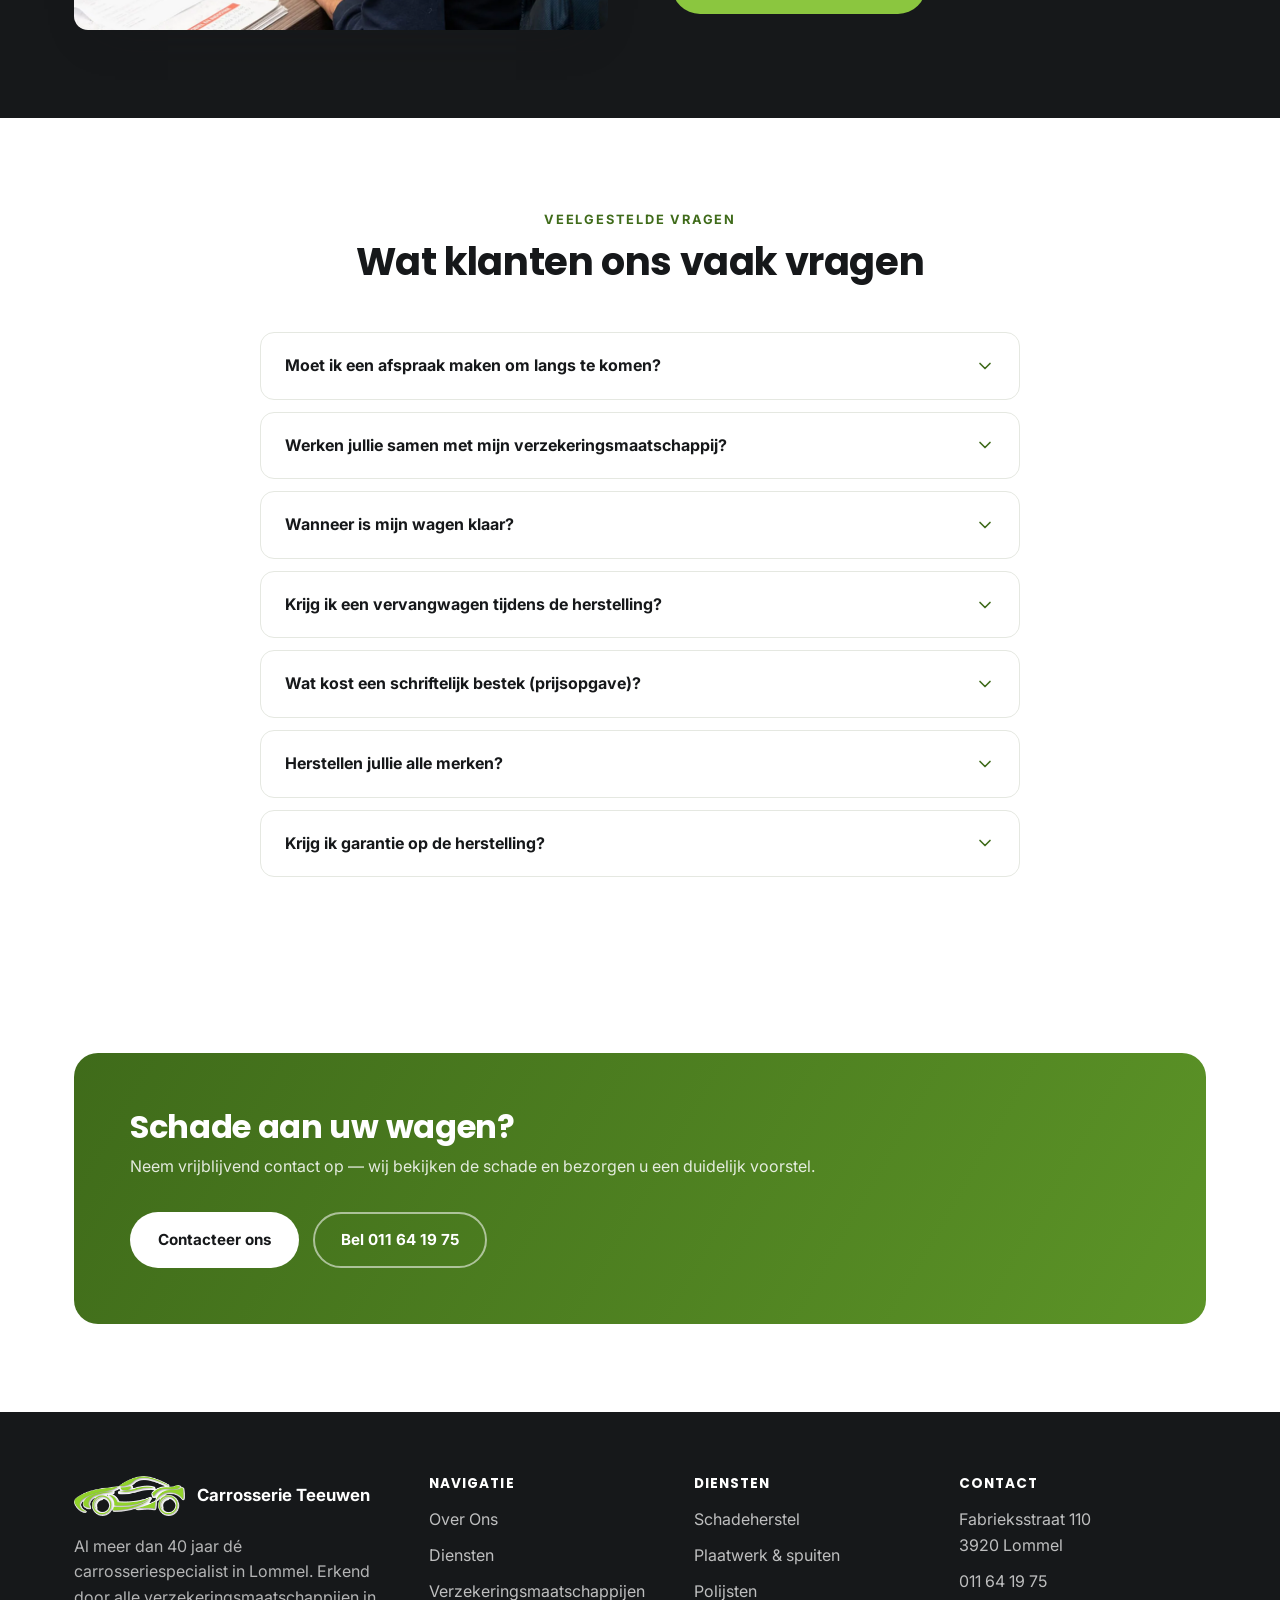
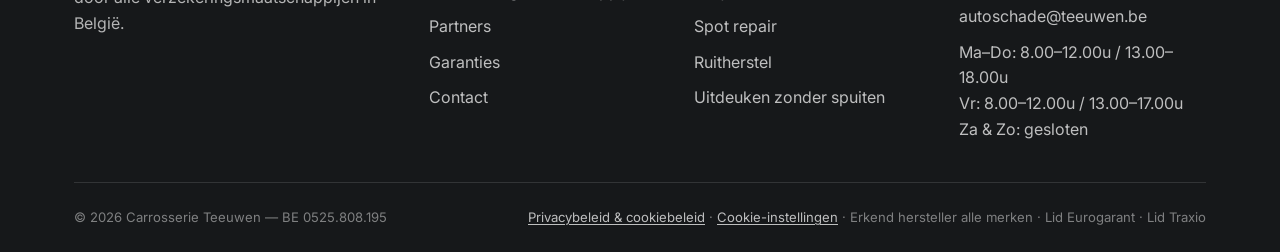
==== commit 648aacdb: "Eigen 404-pagina, mobiel app-icoon, cookie-instellingen heropenen - Nieuwe 404.html met huisstijl i." ====
--- a/index.html
+++ b/index.html
@@ -68,10 +68,13 @@
 }
 </script>
 <link rel="icon" href="assets/favicon.png" type="image/png">
+<link rel="apple-touch-icon" href="assets/apple-touch-icon.png">
+<link rel="manifest" href="manifest.json">
+<meta name="theme-color" content="#5c9427">
 <link rel="preconnect" href="https://fonts.googleapis.com">
 <link rel="preconnect" href="https://fonts.gstatic.com" crossorigin>
 <link href="https://fonts.googleapis.com/css2?family=Inter:wght@400;500;600;700;800&family=Poppins:wght@600;700&display=swap" rel="stylesheet">
-<link rel="stylesheet" href="css/style.css?v=20260908b">
+<link rel="stylesheet" href="css/style.css?v=20260908c">
 </head>
 <body>
 
@@ -425,7 +428,7 @@
     </div>
     <div class="footer-bottom">
       <span>&copy; <span data-year></span> Carrosserie Teeuwen — BE 0525.808.195</span>
-      <span><a href="privacybeleid.html">Privacybeleid &amp; cookiebeleid</a> · Erkend hersteller alle merken · Lid Eurogarant · Lid Traxio</span>
+      <span><a href="privacybeleid.html">Privacybeleid &amp; cookiebeleid</a> · <a href="#" data-reopen-cookie-notice>Cookie-instellingen</a> · Erkend hersteller alle merken · Lid Eurogarant · Lid Traxio</span>
     </div>
   </div>
 </footer>
@@ -436,6 +439,6 @@
   <button type="button" class="btn btn-primary" data-cookie-accept>Begrepen</button>
 </div>
 
-<script src="js/main.js?v=20260908b"></script>
+<script src="js/main.js?v=20260908c"></script>
 </body>
 </html>
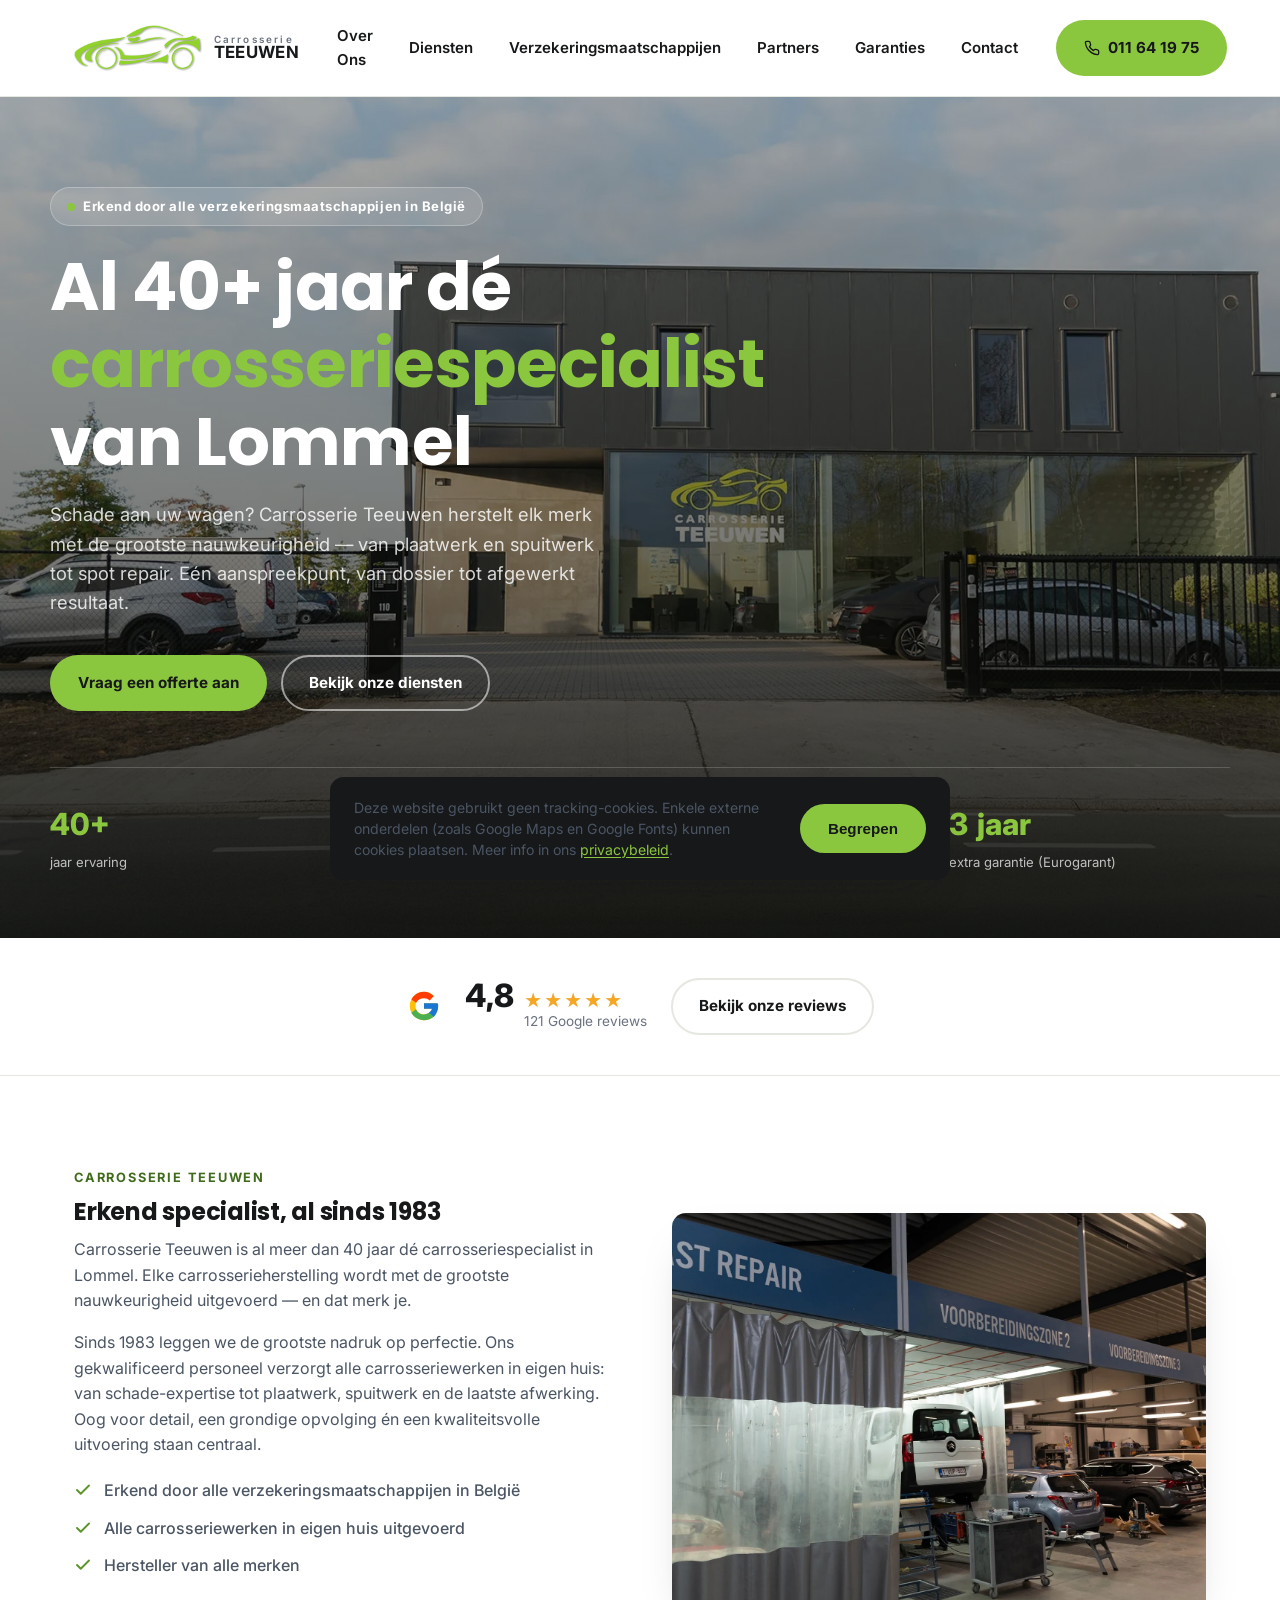
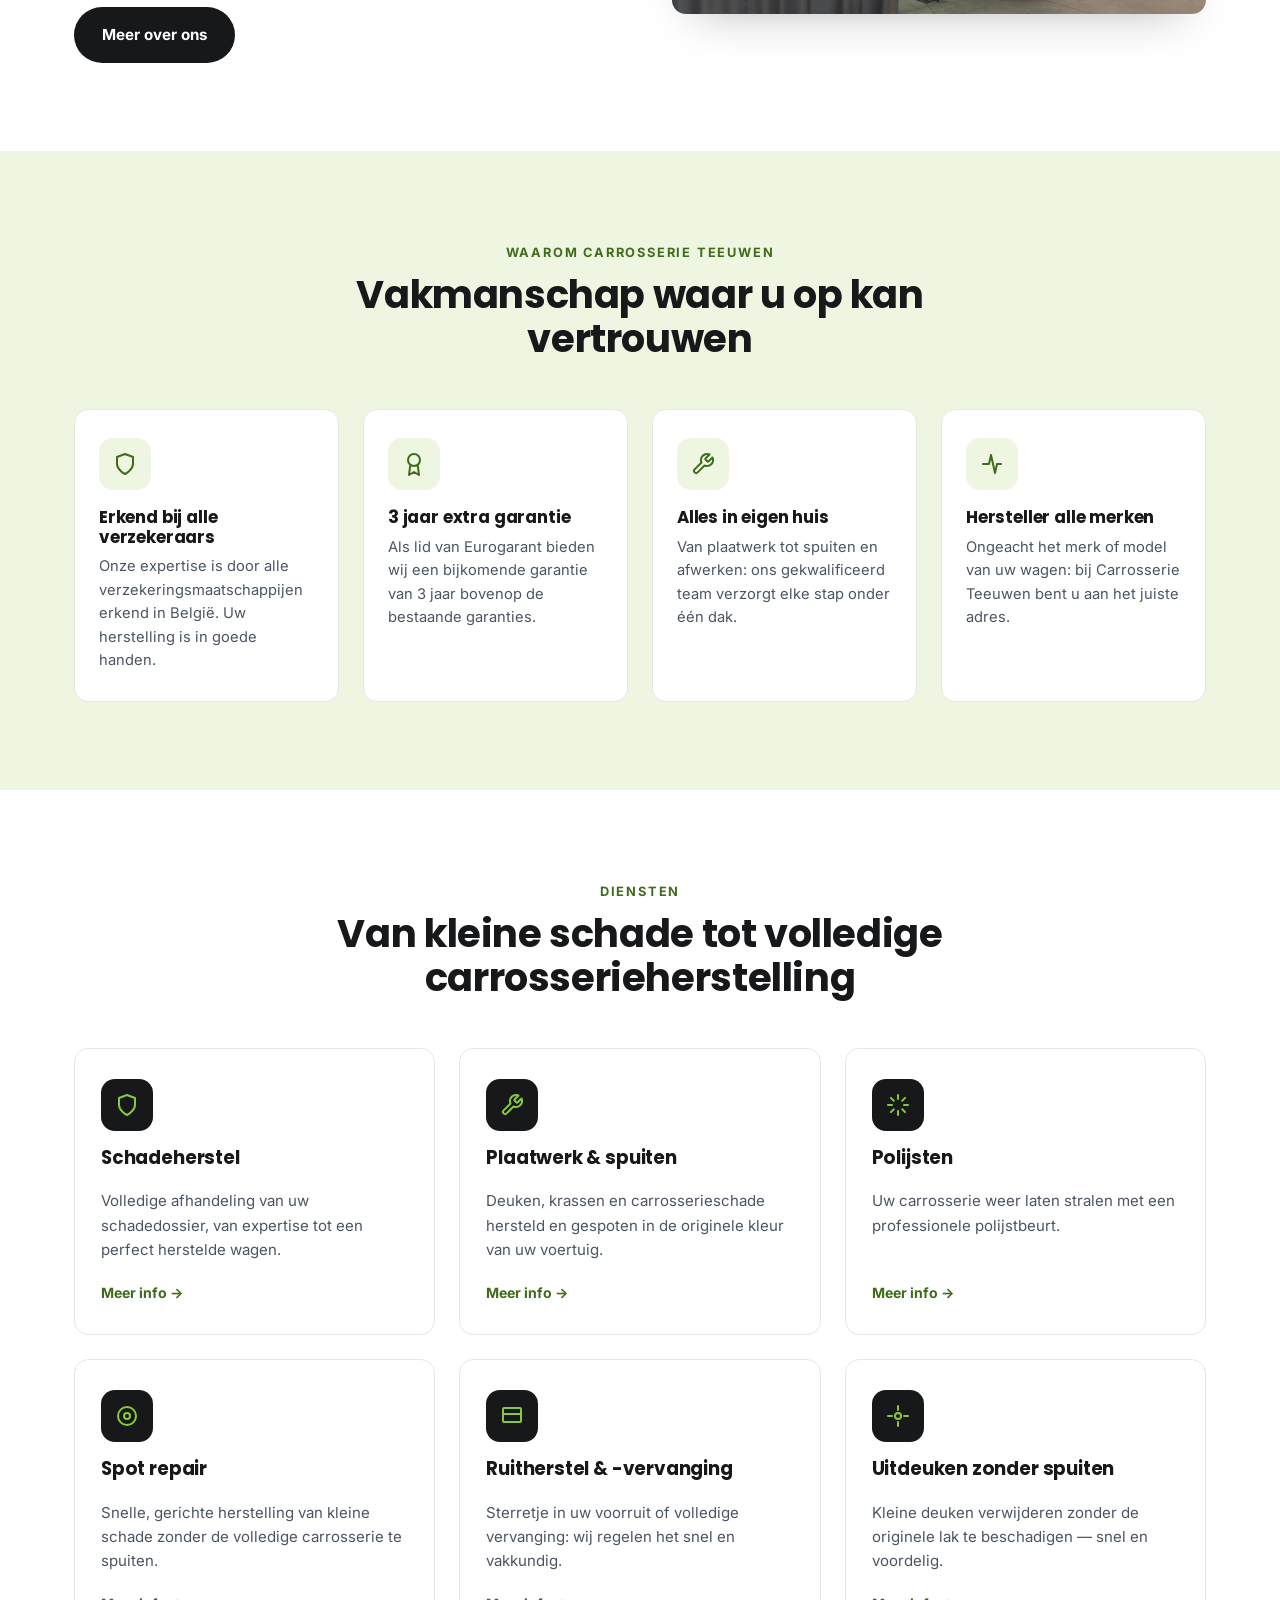
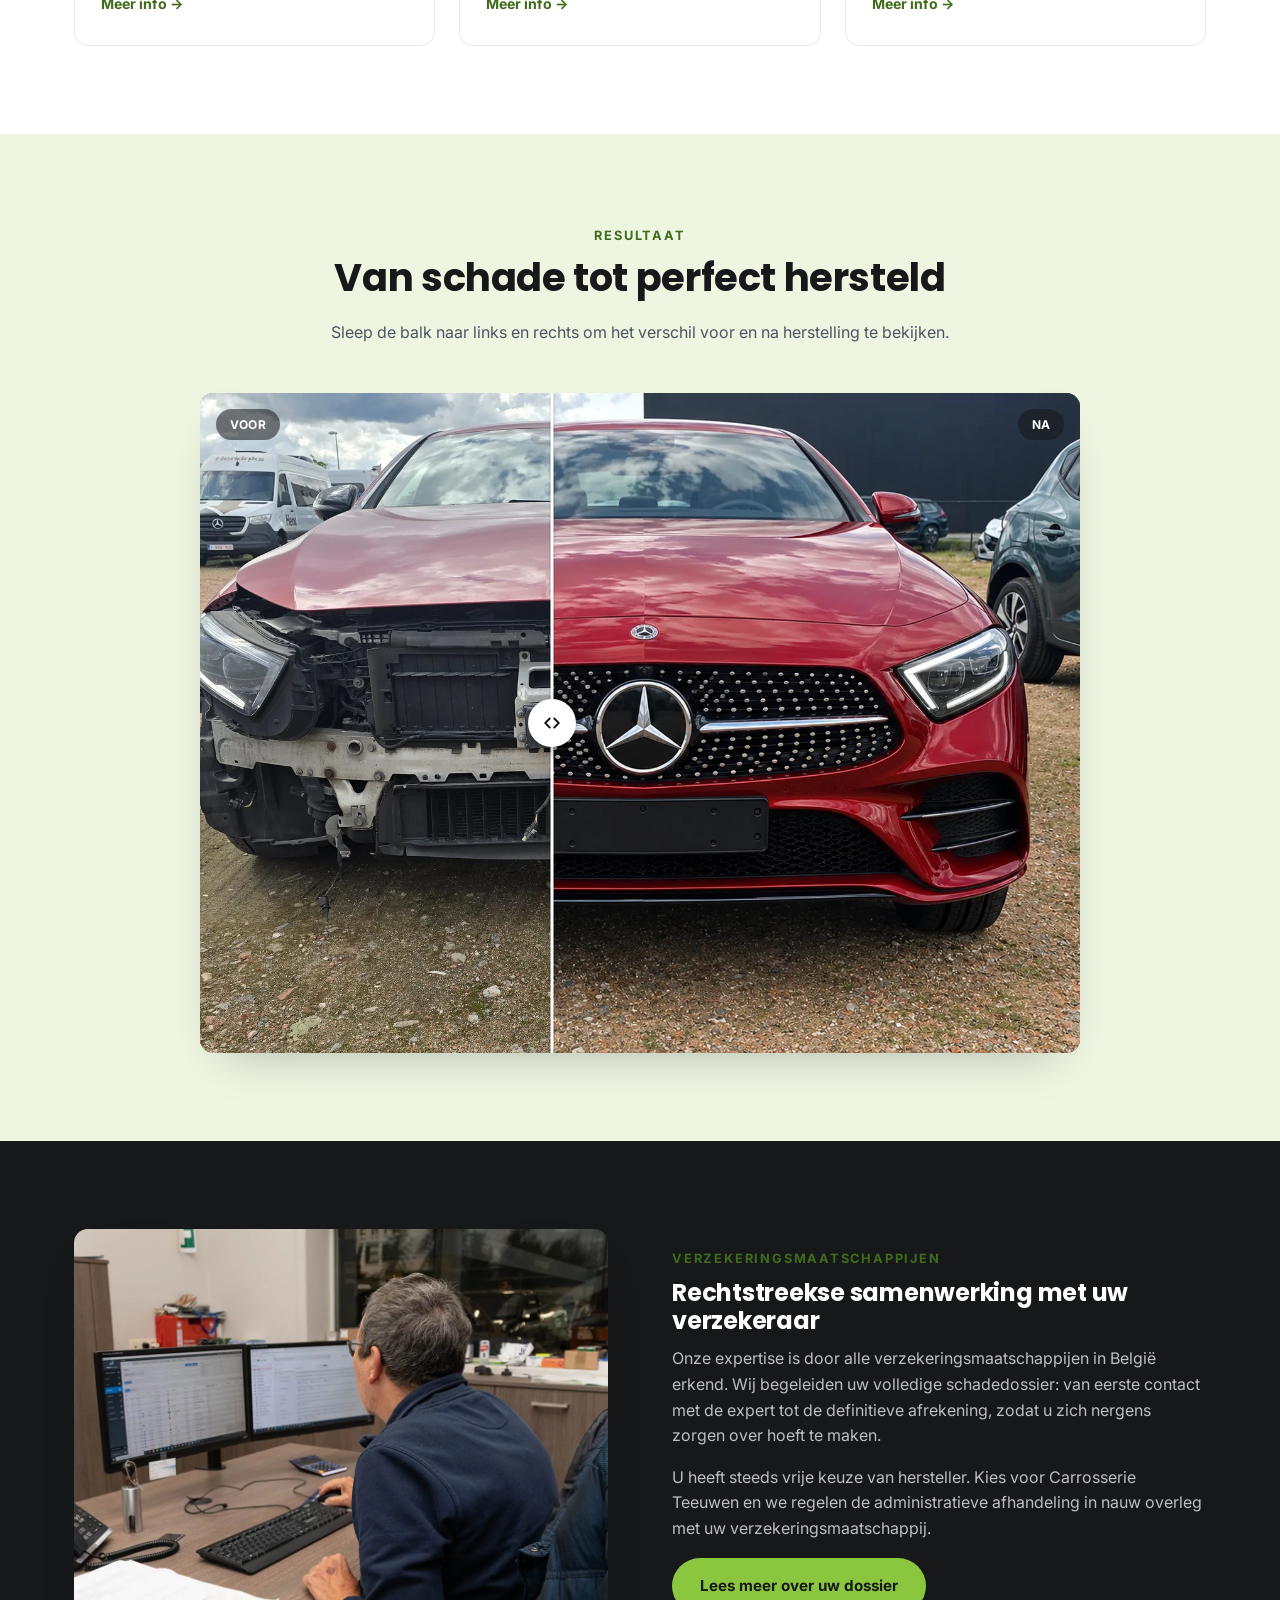
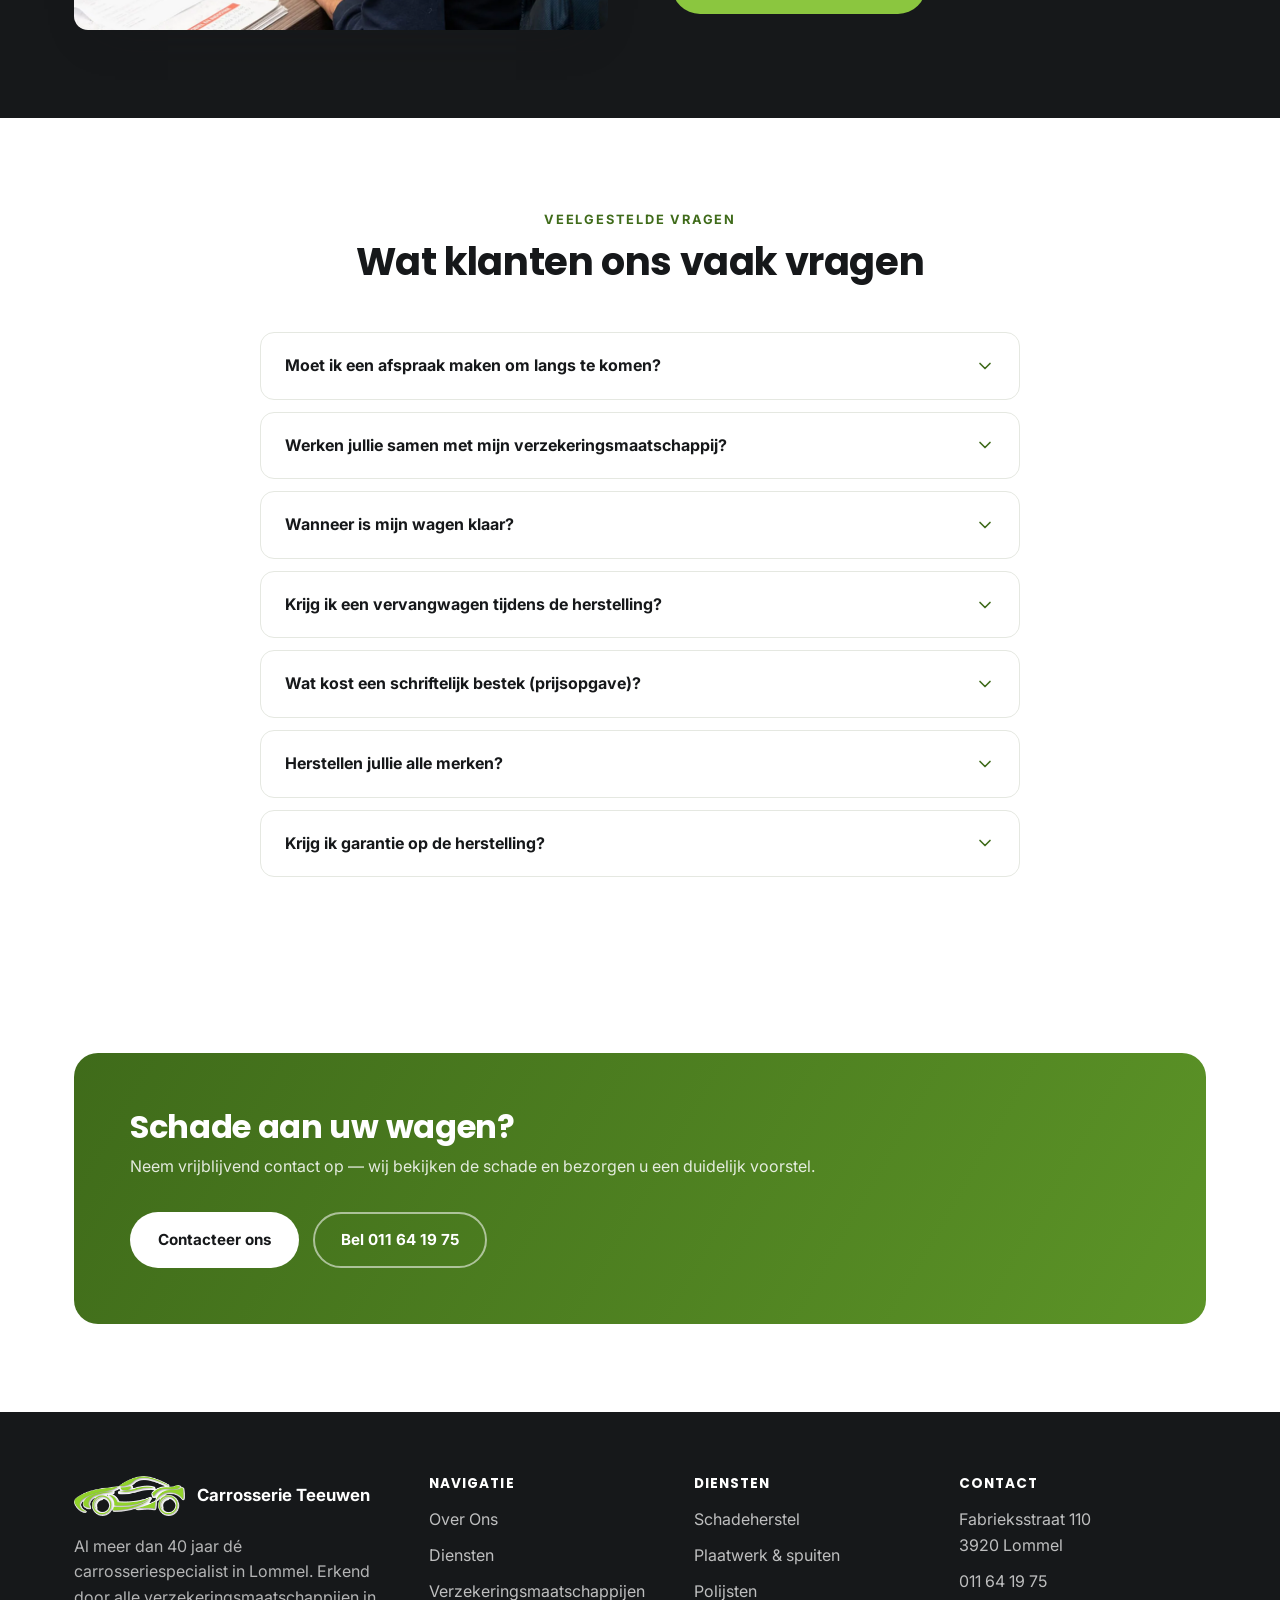
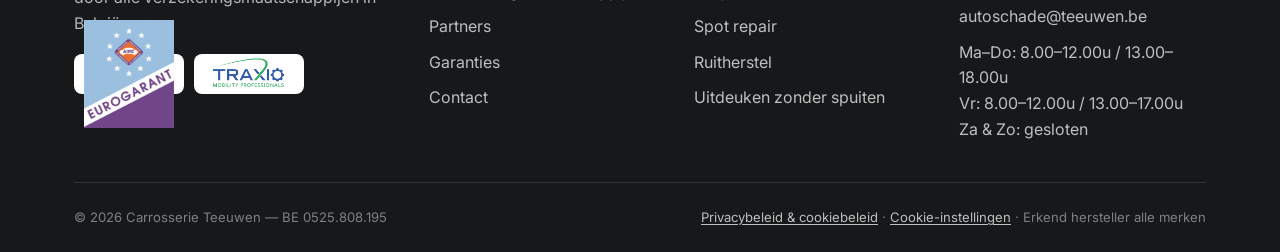
==== commit d7b18cff: "Partnerlogo's ook in de footer tonen Kleine witte badge-chips met de Eurogarant- en Traxio-logo's on" ====
--- a/index.html
+++ b/index.html
@@ -74,7 +74,7 @@
 <link rel="preconnect" href="https://fonts.googleapis.com">
 <link rel="preconnect" href="https://fonts.gstatic.com" crossorigin>
 <link href="https://fonts.googleapis.com/css2?family=Inter:wght@400;500;600;700;800&family=Poppins:wght@600;700&display=swap" rel="stylesheet">
-<link rel="stylesheet" href="css/style.css?v=20260908c">
+<link rel="stylesheet" href="css/style.css?v=20260909b">
 </head>
 <body>
 
@@ -247,13 +247,13 @@
     </div>
     <div class="ba-slider">
       <picture>
-        <source srcset="img/voor-na/voorbeeld-1-na.webp?v=20260908c" type="image/webp">
-        <img class="ba-img ba-after" src="img/voor-na/voorbeeld-1-na.jpg?v=20260908c" data-fallback="assets/voorbeeld-hersteld.svg" alt="Wagen na herstelling door Carrosserie Teeuwen">
+        <source srcset="img/voor-na/voorbeeld-1-na.webp?v=20260909b" type="image/webp">
+        <img class="ba-img ba-after" src="img/voor-na/voorbeeld-1-na.jpg?v=20260909b" data-fallback="assets/voorbeeld-hersteld.svg" alt="Wagen na herstelling door Carrosserie Teeuwen">
       </picture>
       <div class="ba-before-clip">
         <picture>
-          <source srcset="img/voor-na/voorbeeld-1-voor.webp?v=20260908c" type="image/webp">
-          <img class="ba-img ba-before" src="img/voor-na/voorbeeld-1-voor.jpg?v=20260908c" data-fallback="assets/voorbeeld-schade.svg" alt="Schade voor herstelling door Carrosserie Teeuwen">
+          <source srcset="img/voor-na/voorbeeld-1-voor.webp?v=20260909b" type="image/webp">
+          <img class="ba-img ba-before" src="img/voor-na/voorbeeld-1-voor.jpg?v=20260909b" data-fallback="assets/voorbeeld-schade.svg" alt="Schade voor herstelling door Carrosserie Teeuwen">
         </picture>
       </div>
       <div class="ba-divider"></div>
@@ -393,6 +393,20 @@
           <strong>Carrosserie Teeuwen</strong>
         </div>
         <p>Al meer dan 40 jaar dé carrosseriespecialist in Lommel. Erkend door alle verzekeringsmaatschappijen in België.</p>
+        <div class="footer-partner-logos">
+          <span class="badge-chip">
+            <picture>
+              <source srcset="assets/eurogarant-logo.webp" type="image/webp">
+              <img src="assets/eurogarant-logo.png" alt="Eurogarant logo">
+            </picture>
+          </span>
+          <span class="badge-chip">
+            <picture>
+              <source srcset="assets/traxio-logo.webp" type="image/webp">
+              <img src="assets/traxio-logo.png" alt="Traxio logo">
+            </picture>
+          </span>
+        </div>
       </div>
       <div>
         <h4>Navigatie</h4>
@@ -428,7 +442,7 @@
     </div>
     <div class="footer-bottom">
       <span>&copy; <span data-year></span> Carrosserie Teeuwen — BE 0525.808.195</span>
-      <span><a href="privacybeleid.html">Privacybeleid &amp; cookiebeleid</a> · <a href="#" data-reopen-cookie-notice>Cookie-instellingen</a> · Erkend hersteller alle merken · Lid Eurogarant · Lid Traxio</span>
+      <span><a href="privacybeleid.html">Privacybeleid &amp; cookiebeleid</a> · <a href="#" data-reopen-cookie-notice>Cookie-instellingen</a> · Erkend hersteller alle merken</span>
     </div>
   </div>
 </footer>
@@ -439,6 +453,6 @@
   <button type="button" class="btn btn-primary" data-cookie-accept>Begrepen</button>
 </div>
 
-<script src="js/main.js?v=20260908c"></script>
+<script src="js/main.js?v=20260909b"></script>
 </body>
 </html>
--- a/css/style.css
+++ b/css/style.css
@@ -1590,3 +1590,44 @@
   color: var(--ink-soft);
   font-size: 0.95rem;
 }
+
+/* ==========================================================================
+   Partnerlogo's (Eurogarant, Traxio)
+   ========================================================================== */
+
+.partner-logo {
+  height: 68px;
+  display: flex;
+  align-items: center;
+  margin-bottom: 12px;
+}
+
+.partner-logo img {
+  max-height: 100%;
+  max-width: 150px;
+  width: auto;
+  object-fit: contain;
+}
+
+.footer-partner-logos {
+  display: flex;
+  gap: 10px;
+  margin-top: 18px;
+}
+
+.footer-partner-logos .badge-chip {
+  background: var(--white);
+  border-radius: 8px;
+  padding: 6px 10px;
+  display: flex;
+  align-items: center;
+  height: 40px;
+}
+
+.footer-partner-logos .badge-chip img {
+  height: 100%;
+  width: auto;
+  max-width: 90px;
+  object-fit: contain;
+  display: block;
+}
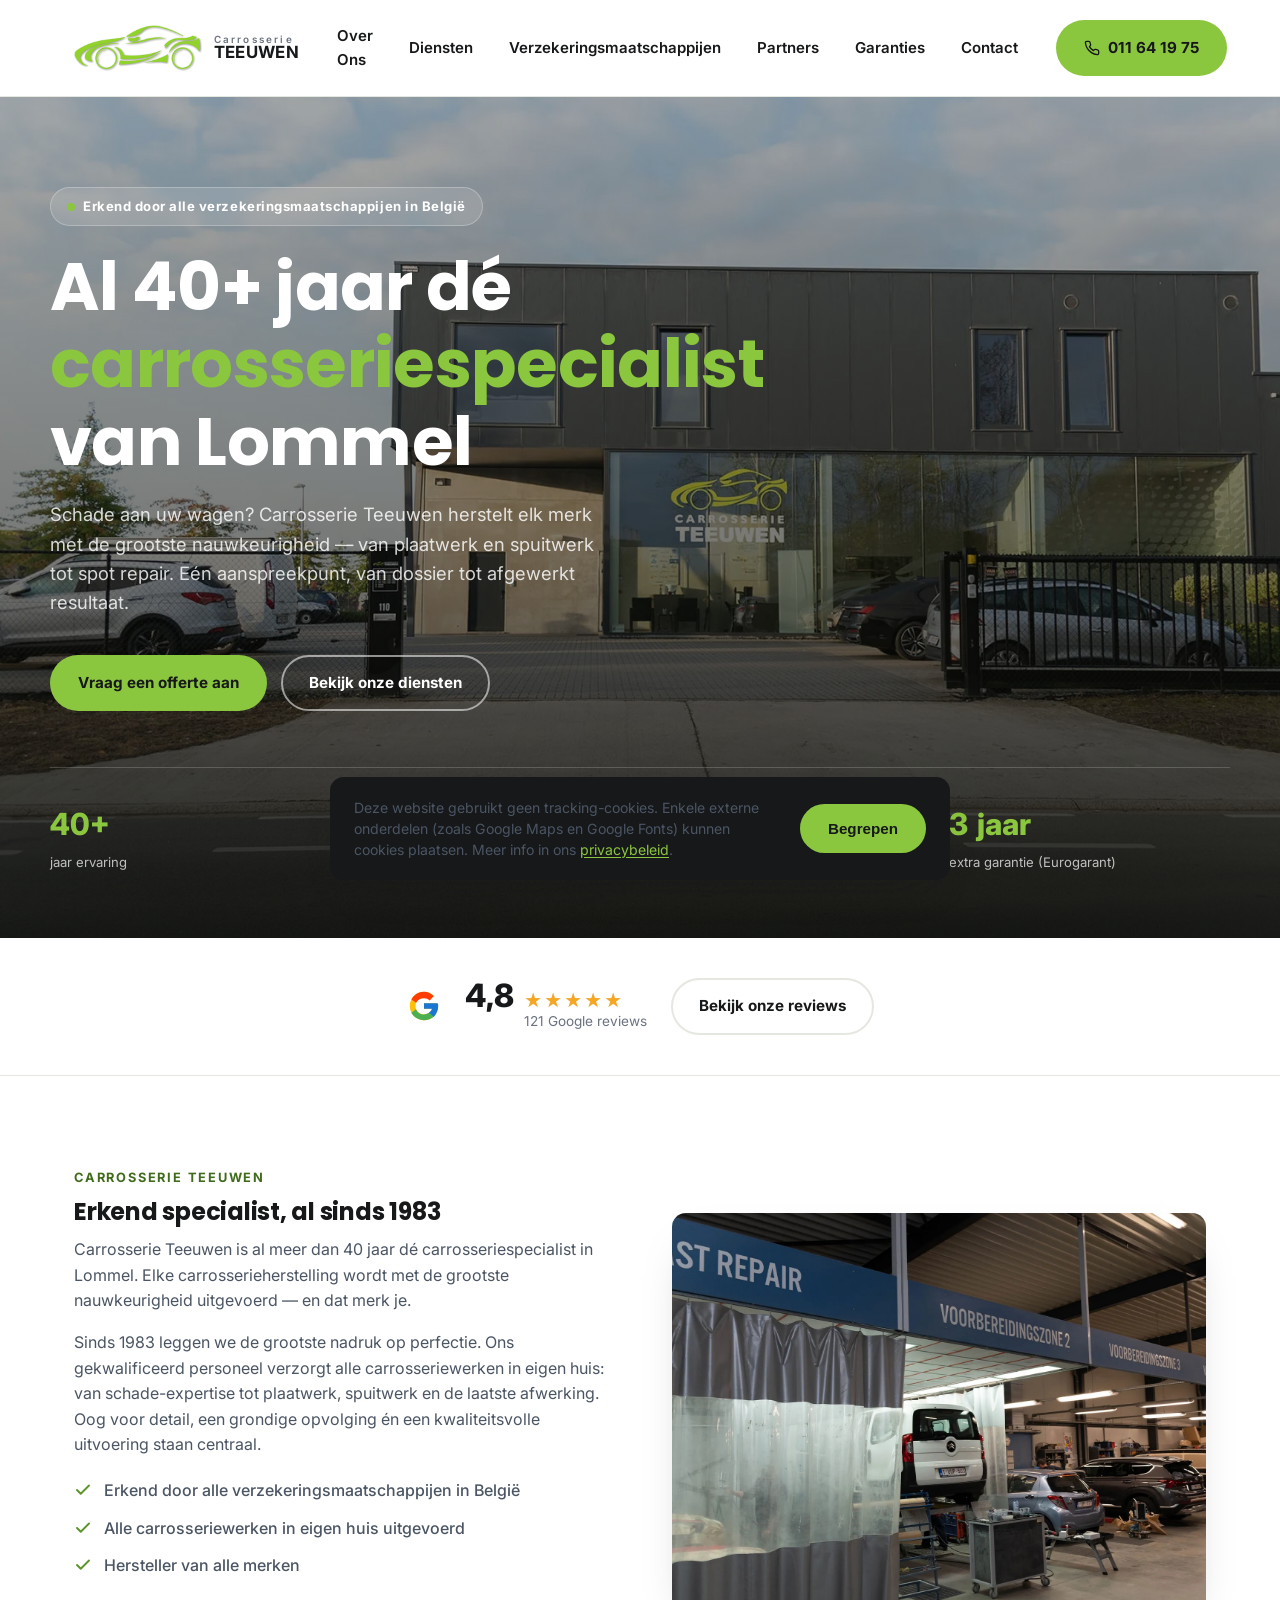
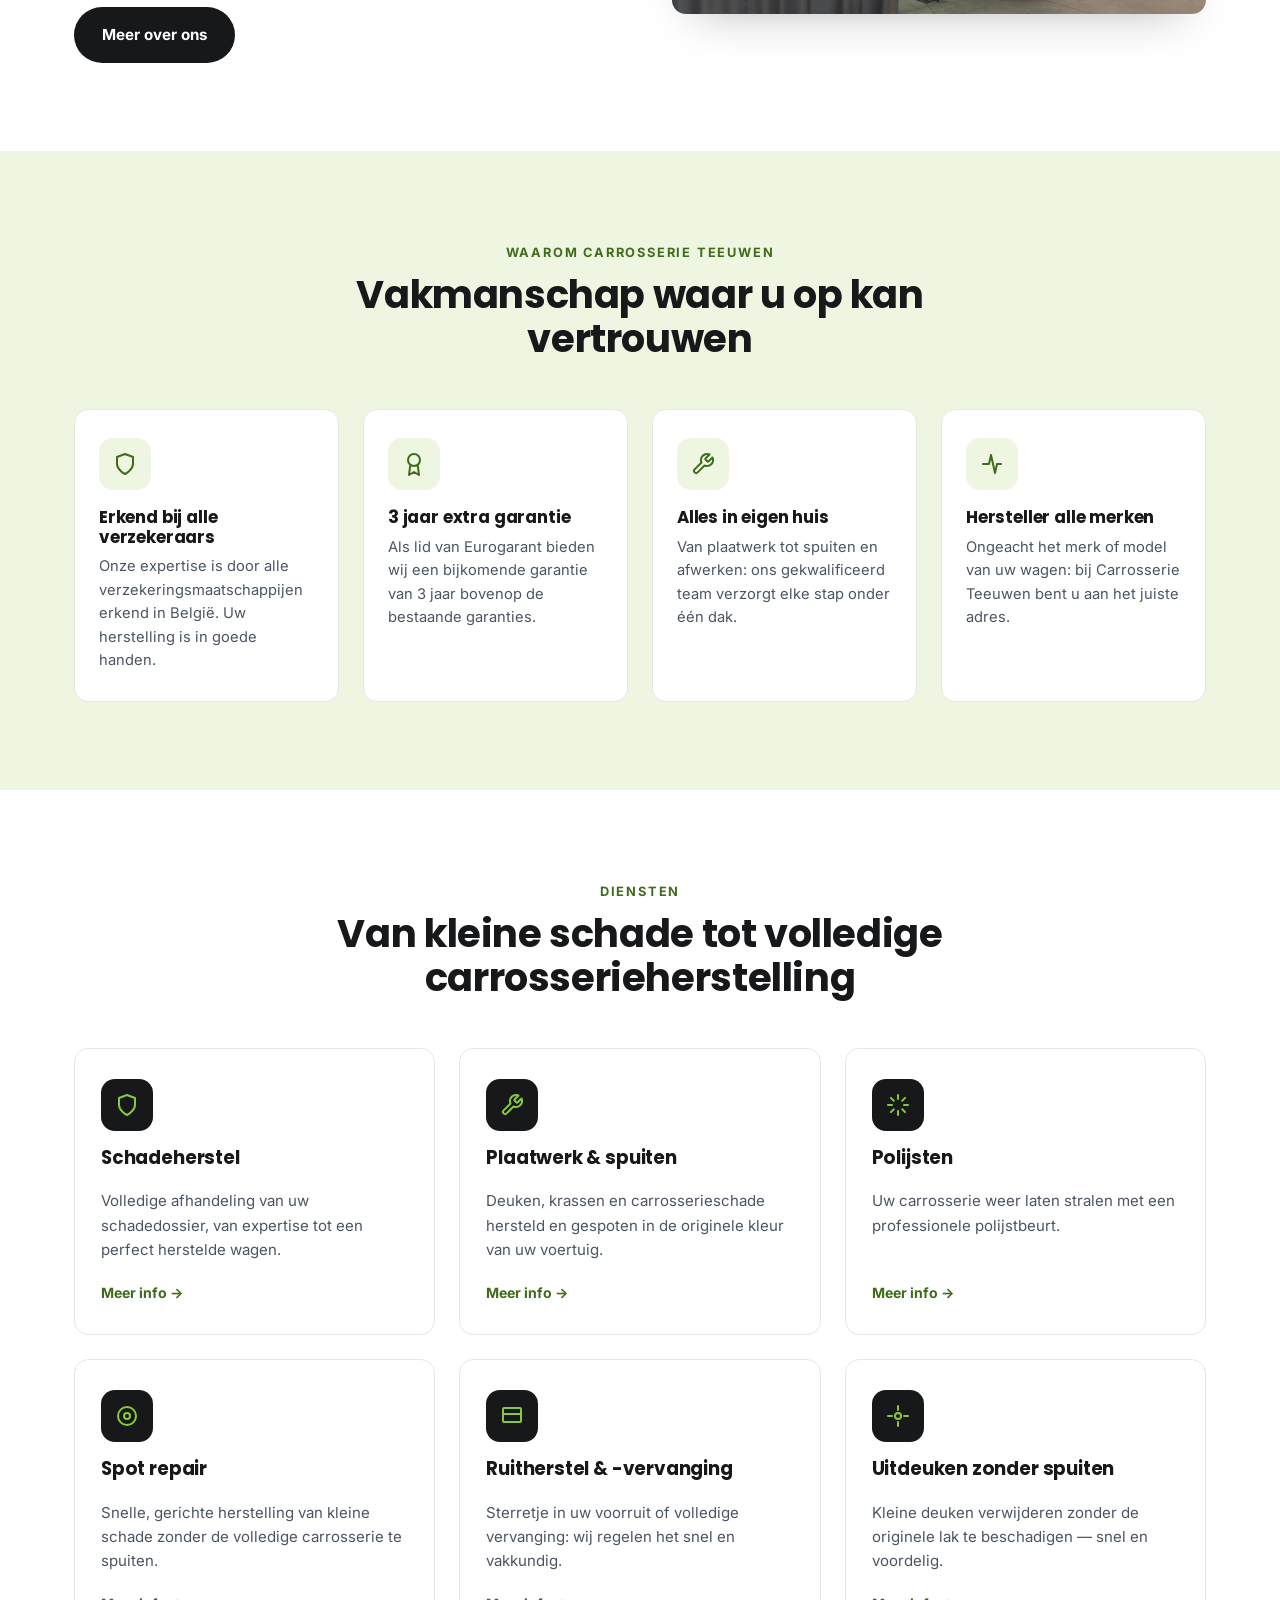
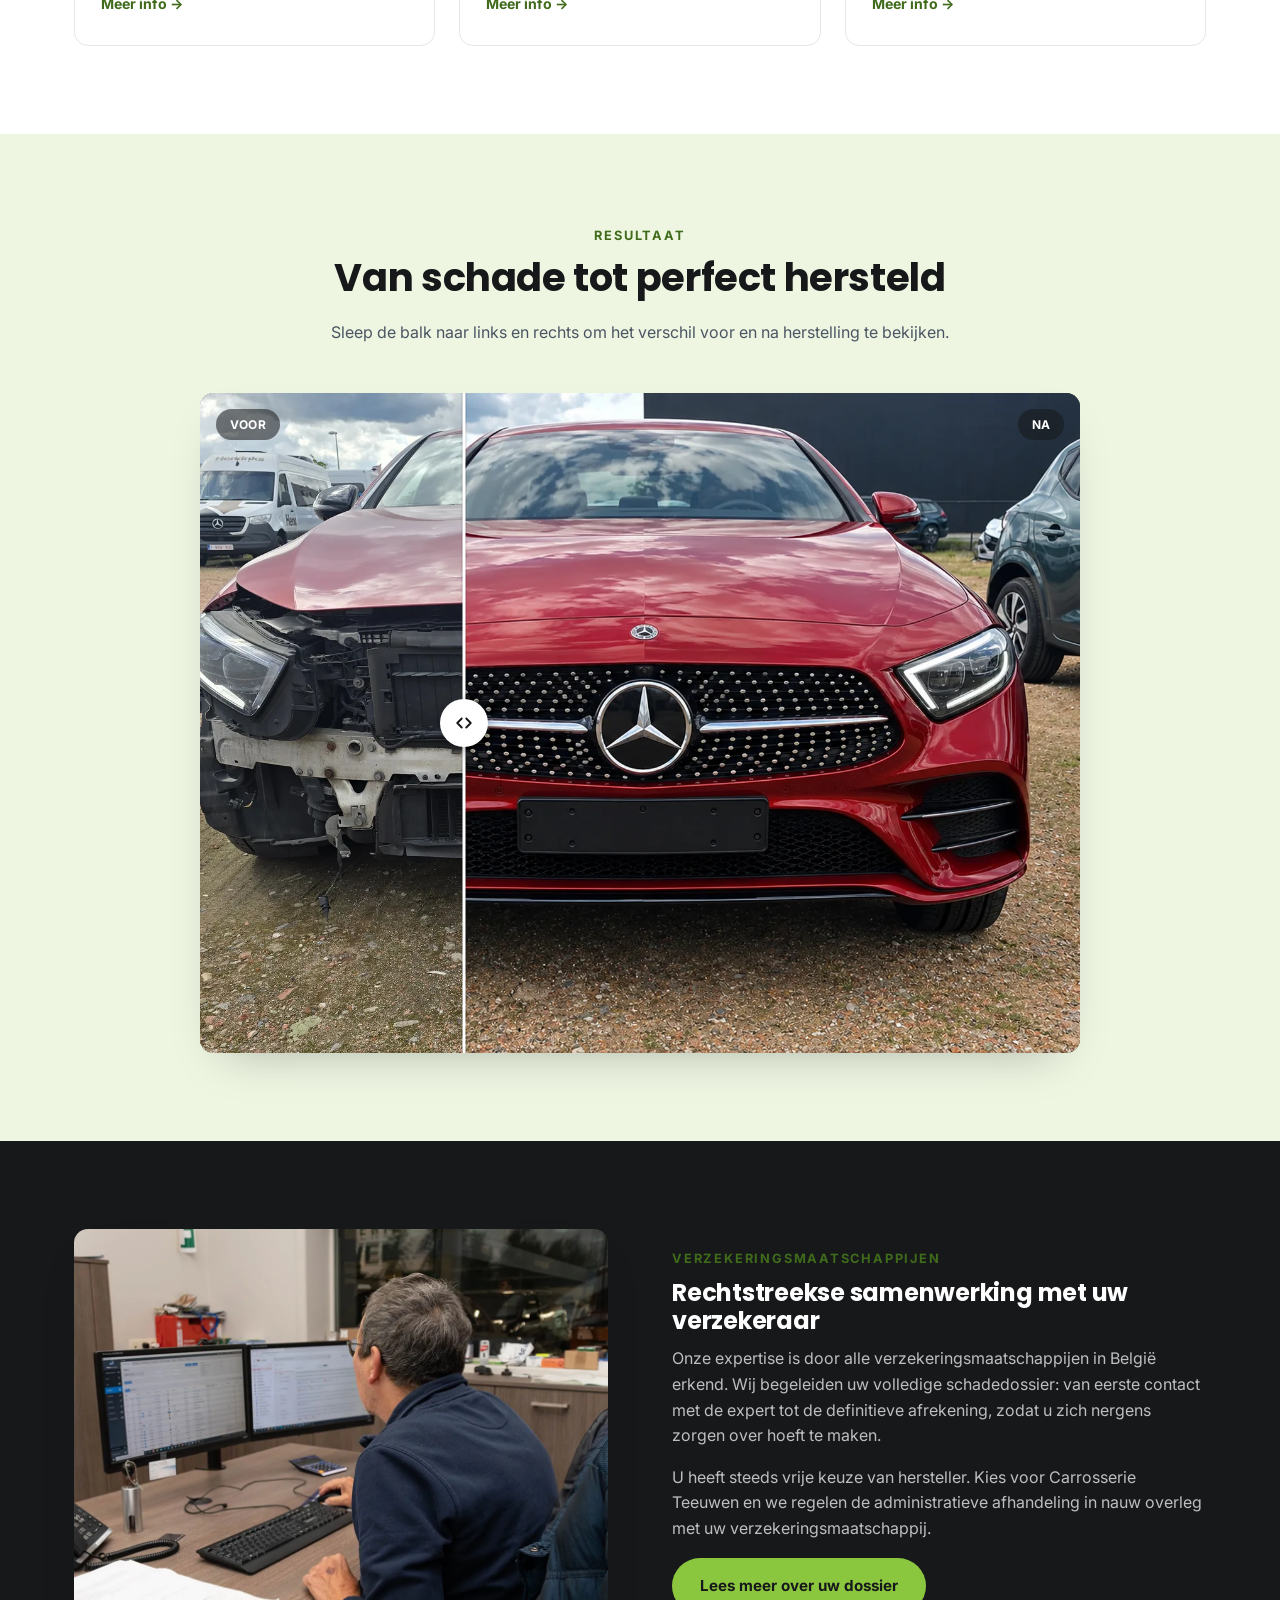
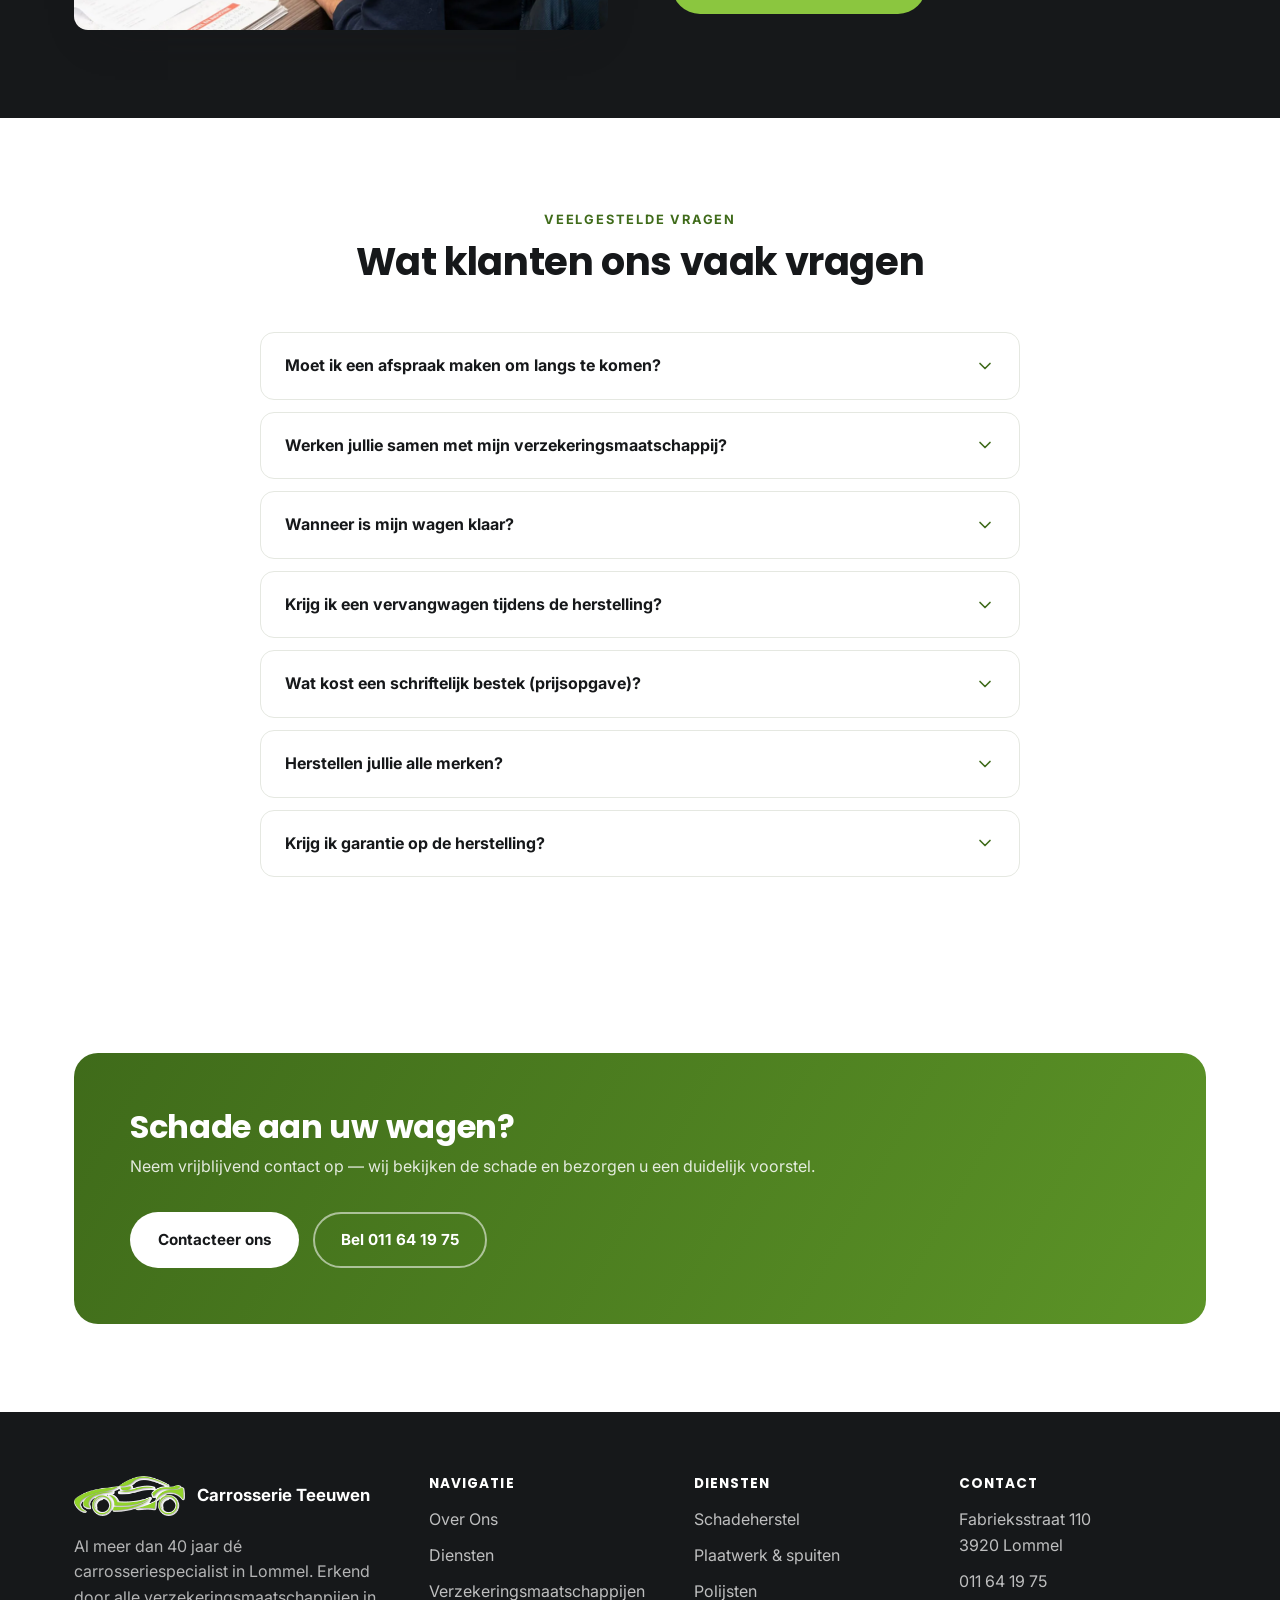
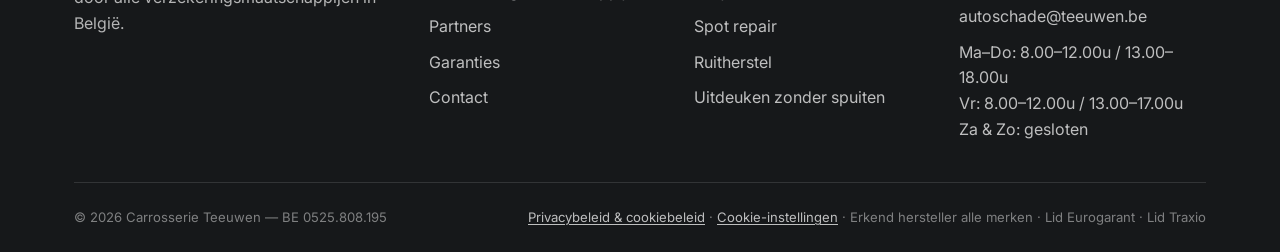
==== commit 86e6d1eb: "Logo-badges in footer terug weghalen Op vraag van de klant: de footer toont weer de tekstversie "Lid" ====
--- a/index.html
+++ b/index.html
@@ -74,7 +74,7 @@
 <link rel="preconnect" href="https://fonts.googleapis.com">
 <link rel="preconnect" href="https://fonts.gstatic.com" crossorigin>
 <link href="https://fonts.googleapis.com/css2?family=Inter:wght@400;500;600;700;800&family=Poppins:wght@600;700&display=swap" rel="stylesheet">
-<link rel="stylesheet" href="css/style.css?v=20260909b">
+<link rel="stylesheet" href="css/style.css?v=20260909c">
 </head>
 <body>
 
@@ -247,13 +247,13 @@
     </div>
     <div class="ba-slider">
       <picture>
-        <source srcset="img/voor-na/voorbeeld-1-na.webp?v=20260909b" type="image/webp">
-        <img class="ba-img ba-after" src="img/voor-na/voorbeeld-1-na.jpg?v=20260909b" data-fallback="assets/voorbeeld-hersteld.svg" alt="Wagen na herstelling door Carrosserie Teeuwen">
+        <source srcset="img/voor-na/voorbeeld-1-na.webp?v=20260909c" type="image/webp">
+        <img class="ba-img ba-after" src="img/voor-na/voorbeeld-1-na.jpg?v=20260909c" data-fallback="assets/voorbeeld-hersteld.svg" alt="Wagen na herstelling door Carrosserie Teeuwen">
       </picture>
       <div class="ba-before-clip">
         <picture>
-          <source srcset="img/voor-na/voorbeeld-1-voor.webp?v=20260909b" type="image/webp">
-          <img class="ba-img ba-before" src="img/voor-na/voorbeeld-1-voor.jpg?v=20260909b" data-fallback="assets/voorbeeld-schade.svg" alt="Schade voor herstelling door Carrosserie Teeuwen">
+          <source srcset="img/voor-na/voorbeeld-1-voor.webp?v=20260909c" type="image/webp">
+          <img class="ba-img ba-before" src="img/voor-na/voorbeeld-1-voor.jpg?v=20260909c" data-fallback="assets/voorbeeld-schade.svg" alt="Schade voor herstelling door Carrosserie Teeuwen">
         </picture>
       </div>
       <div class="ba-divider"></div>
@@ -393,20 +393,6 @@
           <strong>Carrosserie Teeuwen</strong>
         </div>
         <p>Al meer dan 40 jaar dé carrosseriespecialist in Lommel. Erkend door alle verzekeringsmaatschappijen in België.</p>
-        <div class="footer-partner-logos">
-          <span class="badge-chip">
-            <picture>
-              <source srcset="assets/eurogarant-logo.webp" type="image/webp">
-              <img src="assets/eurogarant-logo.png" alt="Eurogarant logo">
-            </picture>
-          </span>
-          <span class="badge-chip">
-            <picture>
-              <source srcset="assets/traxio-logo.webp" type="image/webp">
-              <img src="assets/traxio-logo.png" alt="Traxio logo">
-            </picture>
-          </span>
-        </div>
       </div>
       <div>
         <h4>Navigatie</h4>
@@ -442,7 +428,7 @@
     </div>
     <div class="footer-bottom">
       <span>&copy; <span data-year></span> Carrosserie Teeuwen — BE 0525.808.195</span>
-      <span><a href="privacybeleid.html">Privacybeleid &amp; cookiebeleid</a> · <a href="#" data-reopen-cookie-notice>Cookie-instellingen</a> · Erkend hersteller alle merken</span>
+      <span><a href="privacybeleid.html">Privacybeleid &amp; cookiebeleid</a> · <a href="#" data-reopen-cookie-notice>Cookie-instellingen</a> · Erkend hersteller alle merken · Lid Eurogarant · Lid Traxio</span>
     </div>
   </div>
 </footer>
@@ -453,6 +439,6 @@
   <button type="button" class="btn btn-primary" data-cookie-accept>Begrepen</button>
 </div>
 
-<script src="js/main.js?v=20260909b"></script>
+<script src="js/main.js?v=20260909c"></script>
 </body>
 </html>
--- a/css/style.css
+++ b/css/style.css
@@ -1608,26 +1608,3 @@
   width: auto;
   object-fit: contain;
 }
-
-.footer-partner-logos {
-  display: flex;
-  gap: 10px;
-  margin-top: 18px;
-}
-
-.footer-partner-logos .badge-chip {
-  background: var(--white);
-  border-radius: 8px;
-  padding: 6px 10px;
-  display: flex;
-  align-items: center;
-  height: 40px;
-}
-
-.footer-partner-logos .badge-chip img {
-  height: 100%;
-  width: auto;
-  max-width: 90px;
-  object-fit: contain;
-  display: block;
-}
